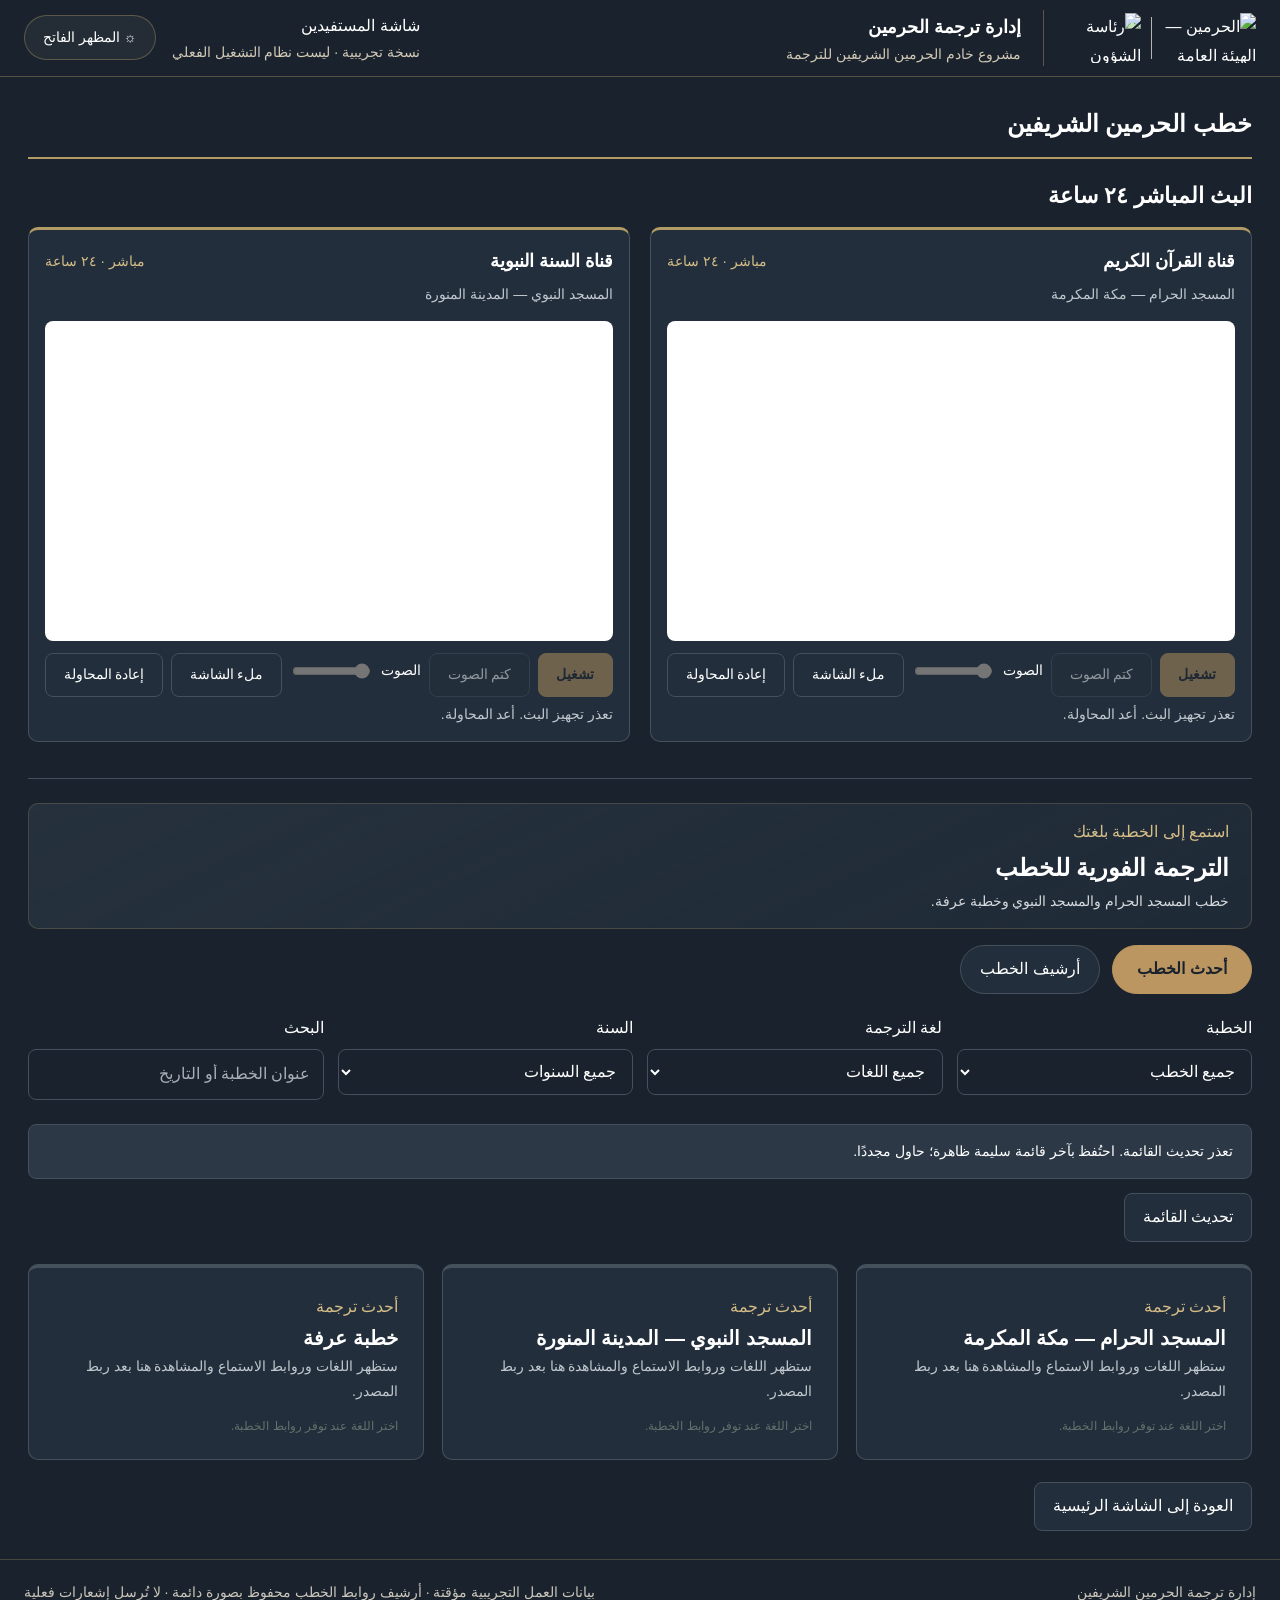
==== index.html @ d50fcef7 "Publish Haramain trial with official YouTube archive and scheduled refresh" ====
<!doctype html>
<html lang="ar" dir="rtl" data-visualize-standalone>
<head>
<meta charset="utf-8">
<meta name="robots" content="noindex,nofollow"><meta name="description" content="نسخة تجريبية لإدارة ترجمة مواد الحرمين ومراجعتها وأرشفتها"><meta name="viewport" content="width=device-width, initial-scale=1">
<meta name="referrer" content="no-referrer">

<title>منصة إدارة ترجمة الحرمين — نسخة تجريبية</title>
<style>:root {
  color-scheme: light dark;
  background-color: var(
    --background,
    var(--color-background-primary, light-dark(rgb(255 255 255), rgb(24 24 24)))
  ) !important;

  /* Agent-facing contract; keep in sync with SKILL.md. */
  --background: var(
    --color-background-primary,
    light-dark(rgb(255 255 255), rgb(24 24 24))
  );
  --foreground: var(
    --color-text-primary,
    light-dark(rgb(26 28 31), rgb(255 255 255))
  );
  --card: color-mix(in oklab, var(--foreground) 5%, var(--background));
  --card-foreground: var(
    --color-text-primary,
    light-dark(rgb(26 28 31), rgb(255 255 255))
  );
  --popover: var(
    --color-background-secondary,
    light-dark(rgb(255 255 255), rgb(45 45 45))
  );
  --popover-foreground: var(
    --color-text-primary,
    light-dark(rgb(26 28 31), rgb(255 255 255))
  );
  --primary: var(
    --color-text-info,
    light-dark(rgb(51 156 255), rgb(131 195 255))
  );
  --primary-foreground: var(
    --color-text-inverse,
    light-dark(rgb(255 255 255), rgb(13 13 13))
  );
  --secondary: var(
    --color-background-secondary,
    light-dark(rgb(255 255 255 / 96%), rgb(54 54 54 / 96%))
  );
  --secondary-foreground: var(
    --color-text-primary,
    light-dark(rgb(26 28 31), rgb(255 255 255))
  );
  --muted: color-mix(in srgb, var(--foreground) 10%, transparent);
  --muted-foreground: var(
    --color-text-secondary,
    light-dark(rgb(26 28 31 / 49.4%), rgb(255 255 255 / 49.8%))
  );
  --accent: var(
    --color-background-info,
    light-dark(rgb(229 242 255), rgb(13 39 63))
  );
  --accent-foreground: var(
    --color-text-info,
    light-dark(rgb(51 156 255), rgb(131 195 255))
  );
  --destructive: var(
    --color-text-warning,
    light-dark(rgb(226 85 7), rgb(255 133 73))
  );
  --border: var(
    --color-border-secondary,
    light-dark(rgb(26 28 31 / 8%), rgb(255 255 255 / 8.2%))
  );
  --input: var(
    --color-border-primary,
    light-dark(
      rgb(26 28 31 / 11.8%),
      color-mix(in oklab, rgb(0 0 0) 10%, transparent)
    )
  );
  --ring: var(
    --color-ring-primary,
    light-dark(rgb(51 156 255), rgb(131 195 255 / 76%))
  );
  --font-size-base: var(--font-text-md-size, 14px);
  --blue: light-dark(rgb(51 156 255), rgb(51 156 255));
  --orange: light-dark(rgb(226 85 7), rgb(251 106 34));
  --green: light-dark(rgb(0 162 64), rgb(64 201 119));
  --red: light-dark(rgb(224 46 42), rgb(255 103 100));
  --purple: light-dark(rgb(146 79 247), rgb(173 123 249));
  --yellow: light-dark(rgb(255 195 0), rgb(255 210 64));
  --viz-series-1: var(--primary);
  --viz-series-2: light-dark(rgb(243 136 59), rgb(245 154 86));
  --viz-series-3: light-dark(rgb(93 201 119), rgb(116 213 139));
  --viz-series-4: light-dark(rgb(235 119 177), rgb(240 143 192));
  --viz-series-5: light-dark(rgb(155 121 236), rgb(170 145 239));
  --viz-series-6: light-dark(rgb(58 185 177), rgb(90 203 194));

  /* Internal implementation variables; not part of the agent contract. */
  --font-sans: -apple-system, system-ui, "Segoe UI", sans-serif;
  --font-mono:
    ui-monospace, SFMono-Regular, "SF Mono", Menlo, Consolas, "Liberation Mono",
    monospace;
  --font-size-normal: max(11px, var(--font-size-base));
  --font-size-tooltip: calc(var(--font-size-base) - 1px);
  --font-size-small: max(11px, calc(var(--font-size-base) - 2px));
  --font-size-h1: calc(var(--font-size-normal) * 1.7142857143);
  --font-size-h2: calc(var(--font-size-normal) * 1.4285714286);
  --font-size-h3: calc(var(--font-size-normal) * 1.2857142857);
  --font-weight-normal: 430;
  --font-weight-medium: 500;
  --icon-size: 16px;
  --line-height-normal: calc(var(--font-size-normal) * 1.5);
  --line-height-tooltip: calc(var(--font-size-tooltip) * 1.4285714286);
  --line-height-small: calc(var(--font-size-small) + 4px);
  --corner-shape: round;
  --radius: var(--border-radius-lg, 10px);
  --radius-sm: calc(var(--radius) * 0.6);
  --radius-md: calc(var(--radius) * 0.8);
  --radius-lg: var(--radius);
  --radius-2xl: calc(var(--radius) * 1.6);
  --radius-full: 9999px;
  --shadow-sm: 0 1px 2px -1px rgb(0 0 0 / 8%);
  --checkmark-image: url("data:image/svg+xml,%3Csvg xmlns='http://www.w3.org/2000/svg' viewBox='0 0 17 17'%3E%3Cpath d='M12.8961 3.64101C13.1297 3.41418 13.4984 3.37523 13.7779 3.56581C14.0571 3.75635 14.1554 4.11331 14.0299 4.41347L13.9615 4.53847L7.71151 13.7045C7.59411 13.8767 7.4063 13.9877 7.19881 14.0072C6.99136 14.0267 6.78564 13.9533 6.63826 13.806L2.88826 10.056L2.79842 9.9457C2.6192 9.67407 2.64927 9.30496 2.88826 9.06581C3.12738 8.82669 3.49647 8.79676 3.76815 8.97597L3.8785 9.06581L7.03084 12.2182L12.8053 3.74941L12.8961 3.64101Z'/%3E%3C/svg%3E");

  /* Legacy aliases; not part of the current agent contract. */
  --viz-bg: transparent;
  --viz-panel: var(--card);
  --viz-border: var(--border);
  --viz-text: var(--foreground);
  --viz-muted: var(--muted-foreground);
  --viz-accent: var(--primary);
  --viz-accent-text: var(--primary-foreground);
  --viz-accent-bg: var(--accent);
  --viz-font-size: var(--font-size-base);
  --viz-warning: var(--destructive);
}

:root[data-theme="light"] {
  color-scheme: light;
}

:root[data-theme="dark"] {
  color-scheme: dark;
}

* {
  box-sizing: border-box;
}

html > body {
  /* Preserve MCP aliases for older inline renderers without creating :root cycles. */
  --color-background-primary: var(
    --background,
    light-dark(rgb(255 255 255), rgb(24 24 24))
  );
  --color-text-primary: var(
    --foreground,
    light-dark(rgb(26 28 31), rgb(255 255 255))
  );
  --color-border-secondary: var(
    --border,
    light-dark(rgb(26 28 31 / 8%), rgb(255 255 255 / 8.2%))
  );

  margin: 0;
  padding: var(--visualize-paint-gutter, 0px);
  color: var(--foreground);
  background: transparent !important;
  font-family: var(--font-sans) !important;
  font-size: var(--font-size-normal);
  font-weight: var(--font-weight-normal);
  line-height: var(--line-height-normal);
}

a {
  color: color-mix(in srgb, var(--viz-accent) 80%, var(--viz-text) 20%);
  cursor: pointer;
  font-weight: var(--font-weight-medium, 500);
  text-decoration: none;
  text-underline-offset: 2px;
}

a:is(:hover, :focus-visible) {
  text-decoration-line: underline;
  text-decoration-style: dashed;
  text-decoration-thickness: 0.5px;
}

h1,
h2,
h3,
h4,
h5,
h6,
p {
  margin-block: 0;
}

h1 {
  font-size: var(--font-size-h1);
  font-weight: var(--font-weight-medium);
  line-height: 1.25;
}

h2 {
  font-size: var(--font-size-h2);
  font-weight: var(--font-weight-medium);
  line-height: 1.25;
}

h3,
h4,
h5,
h6 {
  font-size: var(--font-size-h3);
  font-weight: var(--font-weight-medium);
  line-height: 1.3;
}

b,
strong,
th {
  font-weight: var(--font-weight-medium);
}

code:not(pre code) {
  display: inline;
  padding: 1px 6px;
  border-radius: var(--radius-sm);
  corner-shape: var(--corner-shape);
  background: var(--muted);
  font-family: var(--font-mono);
  font-size: 0.92em;
  overflow-wrap: anywhere;
  -webkit-box-decoration-break: clone;
  box-decoration-break: clone;
  word-break: break-word;
}

.table-responsive {
  width: 100%;
  overflow-x: auto;
  scrollbar-width: thin;
}

.table {
  width: 100%;
  border-collapse: collapse;
  color: var(--foreground);
  font: inherit;
  text-align: start;
}

.table :is(th, td) {
  padding-block: 10px;
  padding-inline: 0 24px;
  overflow-wrap: anywhere;
  border-bottom: 1px solid var(--border);
  text-align: start;
  vertical-align: top;
}

.table-responsive > .table :is(th, td) {
  overflow-wrap: break-word;
}

.table :is(th, td):last-child {
  padding-inline-end: 0;
}

.table :is(caption, thead th) {
  font-weight: 600;
}

.table thead th {
  padding-block: 8px;
  border-bottom-color: color-mix(in srgb, var(--foreground) 16%, transparent);
}

.table tbody tr:last-child :is(th, td) {
  border-bottom: 0;
}

.table.table-sm :is(th, td) {
  padding-block: 6px;
}

.table.table-sm :is(th, td):not(:last-child) {
  padding-inline-end: 16px;
}

.table :is(.text-end, [align="right"]) {
  text-align: end;
  font-variant-numeric: tabular-nums;
}

.table :is(.text-center, [align="center"]) {
  text-align: center;
}

.table .text-nowrap {
  white-space: nowrap;
}

#widget {
  display: flex;
  flex-direction: column;
  gap: 12px;
  width: 100%;
  padding: 0;
  background: transparent !important;
}

.card {
  min-width: 0;
  padding: 12px;
  overflow: hidden;
  overflow-wrap: break-word;
  border-radius: var(--radius-2xl);
  corner-shape: var(--corner-shape);
  color: var(--card-foreground);
  background: var(--card);
}

#widget > :not(.card, .progress) {
  width: 100% !important;
  max-width: none !important;
  margin: 0 !important;
  padding: 0 !important;
  border: 0 !important;
  border-radius: 0 !important;
  background: transparent !important;
  box-shadow: none !important;
}

.tooltip {
  position: fixed;
  z-index: 50;
  top: 0;
  left: 0;
  width: max-content;
  max-width: min(
    20rem,
    var(--tooltip-available-width, calc(100vw - 10px)),
    calc(100vw - 10px)
  );
  max-height: min(
    var(--tooltip-available-height, calc(100vh - 10px)),
    calc(100vh - 10px)
  );
  padding: 4px 8px;
  border: 1px solid var(--border);
  border-radius: var(--radius-lg);
  corner-shape: var(--corner-shape);
  color: var(--popover-foreground);
  background: var(--popover);
  box-shadow: none;
  font-size: var(--font-size-tooltip);
  line-height: var(--line-height-tooltip);
  overflow-wrap: break-word;
  white-space: normal;
  pointer-events: none;
  user-select: none;
}

.viz-grid {
  display: grid;
  grid-template-columns: repeat(auto-fit, minmax(max(180px, 24%), 1fr));
  gap: 10px;
}

.viz-stat {
  display: flex;
  flex-direction: column;
  gap: 2px;
}

.viz-stat-value {
  font-size: var(--font-size-h2);
  font-weight: var(--font-weight-medium);
  line-height: 1.25;
}

.viz-row {
  display: flex;
  flex-wrap: wrap;
  align-items: center;
  gap: 10px;
}

hr {
  width: 100%;
  height: 1px;
  margin-block: 6px;
  border: 0;
  background: var(--border);
}

.nav {
  display: flex;
  min-width: 0;
  align-items: center;
  gap: 4px;
}

.progress {
  display: flex;
  height: 8px;
  margin-block: calc((var(--line-height-normal, 1.5em) - 8px) / 2);
  overflow: hidden;
  border: 0;
  border-radius: var(--radius-full);
  background: var(--muted);
}

.progress-bar:only-child {
  border-radius: var(--radius-full);
}

.progress-bar {
  height: 100%;
  flex-shrink: 0;
  border: 0;
  background: var(--viz-series-1);
}

.viz-badge {
  padding: 3px 8px;
  border-radius: var(--radius-full);
  color: var(--accent-foreground);
  background: var(--accent);
  font-weight: var(--font-weight-medium);
}

small,
.text-small,
.viz-badge {
  font-size: var(--font-size-small);
  line-height: var(--line-height-small);
}

.text-muted {
  color: var(--muted-foreground);
}

.tabular-nums {
  font-variant-numeric: tabular-nums;
}

.sr-only {
  position: absolute;
  width: 1px;
  height: 1px;
  padding: 0;
  overflow: hidden;
  clip: rect(0, 0, 0, 0);
  white-space: nowrap;
  border: 0;
}

.viz-controls {
  display: flex;
  flex-wrap: wrap;
  align-items: center;
  gap: 8px;
}

.viz-controls > .form-label {
  display: grid;
  min-width: min(100%, 260px);
  flex: 1 1 280px;
  grid-template-columns: minmax(0, 1fr) auto;
  align-items: baseline;
  gap: 2px 12px;
  margin-bottom: 0;
}

.viz-controls > .form-label > :is(.form-control, .form-range, .form-select) {
  grid-column: 1 / -1;
}

.btn,
.nav-link,
.form-check-input,
.form-control,
.form-range,
.form-select {
  font: inherit;
}

.btn,
.nav-link {
  appearance: button;
  display: inline-flex;
  inline-size: fit-content;
  max-inline-size: 100%;
  min-height: 28px;
  align-items: center;
  justify-content: center;
  gap: 4px;
  margin: 0;
  padding: 0 8px;
  -webkit-app-region: no-drag;
  border: 1px solid var(--input);
  border-radius: var(--radius-lg);
  corner-shape: var(--corner-shape);
  color: var(--secondary-foreground);
  background: var(--secondary);
  cursor: var(--cursor-interaction, pointer);
  text-align: center;
  text-decoration: none;
  white-space: nowrap;
  user-select: none;
  -webkit-font-smoothing: antialiased;
}

.btn:is(.btn-block, .viz-tile) {
  inline-size: 100%;
}

.btn.viz-tile {
  min-width: 0;
  overflow-wrap: anywhere;
  white-space: normal;
}

a.btn {
  cursor: pointer;
  text-decoration: none;
}

.btn:not(:disabled):hover,
.nav-link:not(:disabled):not([aria-disabled="true"]):hover {
  background: color-mix(in srgb, var(--foreground) 6%, var(--secondary));
}

.btn-primary {
  border-color: transparent;
  color: var(--primary-foreground);
  background: var(--foreground);
  background-clip: padding-box;
}

.btn-primary .text-muted {
  color: color-mix(in srgb, var(--primary-foreground) 50%, transparent);
}

.btn-primary:not(:disabled):hover {
  background: color-mix(in srgb, var(--foreground) 80%, transparent);
  background-clip: padding-box;
}

.btn-ghost {
  border-color: transparent;
  color: var(--muted-foreground);
  background: transparent;
}

.btn-ghost:not(:disabled):hover {
  color: var(--foreground);
  background: color-mix(in srgb, var(--foreground) 6%, var(--secondary));
}

.nav-pills .nav-link {
  min-width: 0;
  border-color: transparent;
  color: var(--muted-foreground);
  background: transparent;
}

.nav-justified .nav-link {
  flex: 1 1 0;
  overflow-wrap: anywhere;
  white-space: normal;
}

.nav-pills .nav-link.active {
  color: var(--foreground);
  background: var(--muted);
}

.btn:disabled,
.nav-link:disabled,
.nav-link[aria-disabled="true"] {
  cursor: not-allowed;
  opacity: 0.4;
}

[data-lucide] {
  stroke-width: 1.6;
}

.form-label {
  display: block;
  margin-bottom: 6px;
  color: var(--foreground);
}

.form-control {
  display: block;
  width: 100%;
  min-height: 28px;
  padding: 0 8px;
  outline: none;
  border: 1px solid var(--input);
  border-radius: var(--radius-lg);
  corner-shape: var(--corner-shape);
  color: var(--foreground);
  background: var(--secondary);
}

.form-control::placeholder {
  color: var(--muted-foreground);
}

.form-control[type="file"] {
  padding: 0;
  overflow: hidden;
  cursor: var(--cursor-interaction, pointer);
}

.form-control[type="file"]::file-selector-button {
  min-height: 26px;
  margin-right: 8px;
  padding: 0 8px;
  border: 0;
  border-right: 1px solid var(--input);
  color: var(--secondary-foreground);
  background: var(--secondary);
  cursor: inherit;
  font: inherit;
}

.form-control[type="file"]:not(:disabled):hover::file-selector-button {
  background: color-mix(in srgb, var(--foreground) 6%, var(--secondary));
}

.form-control-color[type="color"] {
  width: 40px;
  height: 28px;
  padding: 3px;
  cursor: var(--cursor-interaction, pointer);
}

.form-control-color[type="color"]::-webkit-color-swatch-wrapper {
  padding: 0;
}

.form-control-color[type="color"]::-webkit-color-swatch {
  border: 0;
  border-radius: calc(var(--radius-lg) - 4px);
  corner-shape: var(--corner-shape);
}

textarea.form-control {
  height: auto;
  min-height: 72px;
  padding: 8px 10px;
  resize: vertical;
}

.form-control:focus-visible {
  border-color: var(--ring);
  box-shadow: inset 0 0 0 1px var(--ring);
}

.form-control:disabled,
.form-select:disabled {
  cursor: not-allowed;
  opacity: 0.4;
}

.form-select {
  appearance: none;
  display: block;
  width: 100%;
  min-height: 28px;
  margin: 0;
  padding: 0 32px 0 8px;
  outline: none;
  border: 1px solid var(--input);
  border-radius: var(--radius-lg);
  corner-shape: var(--corner-shape);
  color: var(--foreground);
  background-color: var(--secondary);
  background-image:
    linear-gradient(45deg, transparent 50%, var(--muted-foreground) 50%),
    linear-gradient(135deg, var(--muted-foreground) 50%, transparent 50%);
  background-position:
    calc(100% - 14px) 50%,
    calc(100% - 10px) 50%;
  background-repeat: no-repeat;
  background-size: 4px 4px;
  cursor: var(--cursor-interaction, default);
}

.form-select:not(:disabled):hover {
  background-color: color-mix(in srgb, var(--foreground) 6%, var(--secondary));
}

.form-select:focus-visible {
  border-color: var(--ring);
  box-shadow: inset 0 0 0 1px var(--ring);
}

.form-check {
  display: flex;
  min-height: 20px;
  align-items: center;
  gap: 6px;
}

.form-check-input {
  appearance: none;
  width: 14px;
  height: 14px;
  flex: 0 0 auto;
  margin: 0;
  border: 1px solid var(--input);
  color: var(--primary-foreground);
  background-color: transparent;
  cursor: var(--cursor-interaction, default);
  transition:
    background-color 150ms,
    border-color 150ms,
    box-shadow 150ms;
}

.form-check:not(.form-switch) .form-check-input[type="checkbox"] {
  border-color: var(--input);
  border-radius: var(--radius-sm);
  corner-shape: var(--corner-shape);
  background-color: var(--secondary);
  box-shadow: var(--shadow-sm);
}

.form-check:not(.form-switch)
  .form-check-input:not(:disabled):not(:checked):hover {
  background-color: var(--card);
}

.form-check:not(.form-switch) .form-check-input[type="checkbox"]:checked {
  border-color: var(--primary);
  background-color: var(--primary);
}

.form-check:not(.form-switch)
  .form-check-input[type="checkbox"]:checked::before {
  display: block;
  width: 100%;
  height: 100%;
  background: var(--primary-foreground);
  content: "";
  mask: var(--checkmark-image) center / 12px 12px no-repeat;
}

.form-check-input[type="radio"] {
  width: 14px;
  height: 14px;
  border-radius: var(--radius-full);
}

.form-check-input[type="radio"]:checked {
  border: 2px solid var(--primary);
  background:
    radial-gradient(circle, var(--primary-foreground) 0 2.5px, transparent 3px),
    var(--primary);
}

.form-check:not(.form-switch) .form-check-input:focus-visible {
  outline: 2px solid var(--ring);
  outline-offset: 2px;
}

.form-check:not(.form-switch) .form-check-input:disabled {
  cursor: not-allowed;
  pointer-events: none;
}

.form-check:not(.form-switch) .form-check-input:disabled + .form-check-label {
  cursor: not-allowed;
}

.form-switch .form-check-input:disabled,
.form-switch .form-check-input:disabled + .form-check-label {
  cursor: not-allowed;
  opacity: 0.6;
}

.form-check-label {
  color: var(--foreground);
  cursor: var(--cursor-interaction, default);
}

.form-switch .form-check-input {
  position: relative;
  width: 32px;
  height: 20px;
  border: 0;
  border-radius: var(--radius-full);
  background: var(--muted);
  box-shadow: none;
  transition: background-color 200ms cubic-bezier(0, 0, 0.2, 1);
}

.form-switch .form-check-input::before {
  position: absolute;
  top: 50%;
  left: 0;
  width: 16px;
  height: 16px;
  box-sizing: border-box;
  border: 1px solid light-dark(var(--primary-foreground), var(--foreground));
  border-radius: var(--radius-full);
  background: light-dark(var(--primary-foreground), var(--foreground));
  box-shadow: var(--shadow-sm);
  content: "";
  transform: translate(2px, -50%);
  transition: transform 200ms cubic-bezier(0, 0, 0.2, 1);
}

.form-switch .form-check-input:checked {
  background: var(--primary);
}

.form-switch .form-check-input:checked::before {
  transform: translate(14px, -50%);
}

.form-switch .form-check-input:focus-visible {
  box-shadow: 0 0 0 2px var(--ring);
}

.form-range {
  appearance: none;
  display: block;
  width: 100%;
  height: 28px;
  flex: 1;
  margin: 0;
  padding: 0;
  outline: none;
  border: 0;
  accent-color: var(--primary);
  background: linear-gradient(
      color-mix(in srgb, var(--foreground) 7%, transparent),
      color-mix(in srgb, var(--foreground) 7%, transparent)
    )
    center / 100% 2px no-repeat;
}

.form-range::-webkit-slider-runnable-track {
  height: 28px;
  background: transparent;
}

.form-range::-webkit-slider-thumb {
  appearance: none;
  width: 20px;
  height: 20px;
  margin-top: 4px;
  border: 1px solid var(--border);
  border-radius: var(--radius-full);
  background: light-dark(var(--primary-foreground), var(--foreground));
}

.form-range:focus-visible::-webkit-slider-thumb {
  border-color: var(--ring);
  box-shadow: inset 0 0 0 1px var(--ring);
}

.form-range::-moz-range-track {
  height: 28px;
  background: transparent;
}

.form-range::-moz-range-thumb {
  width: 20px;
  height: 20px;
  border: 1px solid var(--border);
  border-radius: var(--radius-full);
  background: light-dark(var(--primary-foreground), var(--foreground));
}

.form-range:focus-visible::-moz-range-thumb {
  border-color: var(--ring);
  box-shadow: inset 0 0 0 1px var(--ring);
}

.form-range:disabled {
  cursor: not-allowed;
  opacity: 0.4;
}

.btn:not(.btn-primary, .viz-tile):is(
  [aria-pressed="true"],
  [aria-selected="true"],
  .is-selected
) {
  border-color: var(--primary);
  color: var(--primary-foreground);
  background: var(--primary);
}

.btn.viz-tile:is([aria-pressed="true"], [aria-selected="true"], .is-selected) {
  border-color: var(--primary);
  box-shadow: inset 0 0 0 1px var(--primary);
}

.btn:focus-visible,
.nav-link:focus-visible {
  outline: 2px solid var(--ring);
  outline-offset: 2px;
}

@media (pointer: coarse) {
  .btn,
  .nav-link,
  .form-control,
  .form-select {
    min-width: 44px;
    min-height: 44px;
  }

  /* Keep small-screen WebKit from zooming when a text field receives focus. */
  .form-control,
  .form-select {
    font-size: max(16px, var(--font-size-normal));
  }

  .form-control[type="file"]::file-selector-button {
    min-width: 44px;
    min-height: 44px;
  }

  .form-control-color[type="color"] {
    width: 44px;
    height: 44px;
  }

  .form-control:is(
    [type="date"],
    [type="datetime-local"],
    [type="month"],
    [type="time"],
    [type="week"]
  ) {
    min-width: 0;
    max-width: 100%;
    padding-block: 8px;
  }

  .form-check {
    min-height: 44px;
    padding-inline: 15px;
  }

  .form-check-input {
    position: relative;
  }

  .form-check-input::after {
    position: absolute;
    top: 50%;
    left: 50%;
    width: 44px;
    height: 44px;
    content: "";
    transform: translate(-50%, -50%);
  }

  .form-check-label {
    display: inline-flex;
    min-width: 44px;
    min-height: 44px;
    align-items: center;
  }

  .form-range {
    height: 44px;
    touch-action: pan-y;
  }

  .form-range::-webkit-slider-runnable-track {
    height: 44px;
  }

  .form-range::-moz-range-track {
    height: 44px;
  }

  .form-range::-webkit-slider-thumb {
    margin-top: 12px;
  }
}

svg {
  display: block;
  max-width: 100%;
  height: auto;
}

#widget > svg {
  width: 100%;
}

/* Model-authored chart rules can otherwise stretch icons after these styles load. */
svg.lucide {
  display: block;
  width: var(--icon-size) !important;
  height: var(--icon-size) !important;
  flex: none;
  margin: 0 !important;
  stroke-width: 1.6;
}

.text-warning,
.text-destructive {
  color: var(--destructive);
}

html>body{padding:0}</style>
<style>html,body{margin:0;background:#f5f7f6!important}body{padding:20px!important}#haramain-preview{max-width:1600px;margin:auto}#haramain-preview .shell{grid-template-columns:205px minmax(0,1fr)}#haramain-preview .sub{line-height:1.6}@media(max-width:650px){body{padding:0!important}#haramain-preview .shell{grid-template-columns:1fr}}</style></head>
<body><script src="/HaramainSermons/vendor/xlsx.full.min.js"></script><div id="haramain-preview" dir="rtl">
<style>

#haramain-preview{--hp-green:#407f5a;--hp-dark:#222b37;--hp-line:#e3e7e6;font-family:'IBM Plex Sans Arabic',sans-serif;background:#f5f7f6;color:#222b37;border:1px solid #e3e7e6;border-radius:12px;overflow:hidden;font-size:14px;line-height:1.7;color-scheme:light}#haramain-preview *{box-sizing:border-box}#haramain-preview button,#haramain-preview input,#haramain-preview select,#haramain-preview textarea{font:inherit}#haramain-preview button{cursor:pointer;border:1px solid #d9dfdc;border-radius:6px;background:white;color:#222b37;padding:9px 16px}#haramain-preview button.primary{background:var(--hp-green);color:white;border-color:var(--hp-green)}#haramain-preview .top{background:white;padding:18px 24px;display:flex;justify-content:space-between;align-items:center;gap:16px;border-bottom:1px solid var(--hp-line)}#haramain-preview .brand{font-size:22px;font-weight:700}#haramain-preview .sub{font-size:12px;color:#6a746e}#haramain-preview .gold{color:#927a45}#haramain-preview .shell{display:grid;grid-template-columns:185px minmax(0,1fr)}#haramain-preview aside{padding:24px 12px;background:white;border-left:1px solid var(--hp-line)}#haramain-preview aside button{display:flex;align-items:center;gap:10px;width:100%;margin-bottom:8px;text-align:right;border:0;background:transparent}#haramain-preview aside button.active{background:#edf5ef;color:#285b3c;border-right:3px solid var(--hp-green)}#haramain-preview main{padding:26px;min-width:0}#haramain-preview h2{font-size:23px;margin:0 0 6px;font-weight:600}#haramain-preview h3{font-size:16px;margin:0;font-weight:600}#haramain-preview p{margin:0}#haramain-preview .muted{color:#69766f}#haramain-preview .heading{display:flex;justify-content:space-between;align-items:center;gap:12px;margin-bottom:22px;flex-wrap:wrap}#haramain-preview .banner{background:var(--hp-dark);color:white;padding:22px;border-radius:8px;margin-bottom:22px;border-bottom:3px solid #b19a65}#haramain-preview .banner p{color:#d2dad6;margin-top:6px}#haramain-preview .panel{background:white;border:1px solid var(--hp-line);border-radius:8px;padding:20px;margin-bottom:18px}#haramain-preview .stats{display:grid;grid-template-columns:repeat(3,1fr);gap:12px;margin-bottom:20px}#haramain-preview .stat{background:white;border:1px solid var(--hp-line);padding:14px 18px;border-radius:8px}#haramain-preview .stat strong{font-size:26px;display:block;font-weight:600}#haramain-preview .tablebox{overflow-x:auto}#haramain-preview table{width:100%;border-collapse:collapse;text-align:right}#haramain-preview th{font-weight:500;color:#637268;background:#f7f9f8}#haramain-preview td,#haramain-preview th{padding:12px 10px;border-bottom:1px solid #edf0ee;white-space:nowrap}#haramain-preview td:first-child{white-space:normal;min-width:150px}#haramain-preview .badge{display:inline-block;padding:3px 9px;background:#edf5ef;color:#2d6846;border-radius:5px;font-size:12px}#haramain-preview .waiting{background:#fff5df;color:#81611b}#haramain-preview .row{display:flex;gap:12px;align-items:center;flex-wrap:wrap}#haramain-preview .grid{display:grid;grid-template-columns:1fr 1fr;gap:16px}#haramain-preview label.field{display:block;margin-bottom:16px}#haramain-preview label.field>span{display:block;margin-bottom:6px;font-weight:500}#haramain-preview input:not([type=checkbox]),#haramain-preview select,#haramain-preview textarea{width:100%;border:1px solid #ced7d1;border-radius:6px;padding:10px 12px;background:white;color:#222b37}#haramain-preview textarea{resize:vertical;min-height:155px;line-height:2}#haramain-preview .choice{display:flex;align-items:center;gap:10px;padding:12px;border:1px solid var(--hp-line);border-radius:6px;margin-top:10px}#haramain-preview input[type=checkbox]{accent-color:var(--hp-green);width:17px;height:17px}#haramain-preview .actions{display:flex;justify-content:flex-end;gap:10px;margin-top:18px}#haramain-preview .source{line-height:2.2;padding:16px;background:#f7f9f8;border-radius:6px;min-height:220px}#haramain-preview .editor{min-height:220px}#haramain-preview .notice{color:#2d6846;background:#edf5ef;padding:12px 18px;border-radius:6px;margin-bottom:16px}#haramain-preview footer{font-size:12px;padding:12px 24px;background:white;border-top:1px solid var(--hp-line);display:flex;justify-content:space-between;gap:12px}#haramain-preview [hidden]{display:none!important}#haramain-preview .fine{font-size:12px}#haramain-preview .sectionhead{display:flex;justify-content:space-between;align-items:center;margin-bottom:16px;gap:12px}#haramain-preview svg{width:18px;height:18px}#haramain-preview audio{max-width:100%;margin-top:12px} @media(max-width:650px){#haramain-preview .shell{grid-template-columns:1fr}#haramain-preview aside{display:flex;gap:4px;padding:8px;border-bottom:1px solid var(--hp-line)}#haramain-preview aside button{justify-content:center;padding:8px;font-size:12px;margin:0}#haramain-preview main{padding:16px}#haramain-preview .grid{grid-template-columns:1fr}#haramain-preview .top{padding:14px}#haramain-preview .stats{gap:7px}#haramain-preview .stat{padding:10px}#haramain-preview .brand{font-size:18px}#haramain-preview .top .sub{max-width:190px}}
#haramain-preview .richbox{border:1px solid #ced7d1;border-radius:7px;overflow:hidden;background:white}#haramain-preview .richbar{display:flex;gap:5px;flex-wrap:wrap;padding:9px;background:#f4f7f5;border-bottom:1px solid #dce4df;direction:rtl}#haramain-preview .richbar button{padding:5px 9px;min-height:34px}#haramain-preview .richbar select{width:auto;padding:4px 7px;max-width:170px;font-size:13px}#haramain-preview .richbar label{display:flex;align-items:center;gap:4px;font-size:12px}#haramain-preview .richbar input[type=color]{width:32px;height:32px;padding:3px}#haramain-preview .richtext{padding:15px;min-height:200px;line-height:1.9;font-size:16px;outline-offset:-3px;overflow-wrap:anywhere}#haramain-preview .richtext:empty:before{content:attr(data-placeholder);color:#78867d;pointer-events:none}#haramain-preview .richtext h2{font-size:24px}#haramain-preview .richtext h3{font-size:20px}#haramain-preview .richtext p{margin:0 0 8px}#haramain-preview .assignfields{display:grid;grid-template-columns:repeat(3,minmax(0,1fr));width:100%;gap:10px}#haramain-preview .assignfields label{min-width:0;font-size:12px}#haramain-preview .assignfields select{margin-top:4px;font-size:13px;padding:7px;min-width:0!important;width:100%!important}#haramain-preview .workflow{margin:14px 0;padding:12px;background:#f5f8f6;border-radius:6px}#haramain-preview .editorgrid{grid-template-columns:1fr!important} @media(max-width:650px){#haramain-preview aside{flex-wrap:wrap}#haramain-preview aside button{width:auto;flex:1 1 100px}#haramain-preview .assignfields{grid-template-columns:1fr}#haramain-preview .richbar select{max-width:140px}}
</style>
<header class="top"><div><div class="brand">إدارة ترجمة الحرمين</div><div class="sub gold">مشروع خادم الحرمين الشريفين للترجمة</div></div><div><strong id="hp-person">مساحة المنسق</strong><div class="sub">نسخة تجريبية · ليست نظام التشغيل الفعلي</div></div></header>
<div class="shell"><aside aria-label="التنقل بين الشاشات"><button data-page="dashboard" class="active"><i data-lucide="layout-dashboard" aria-hidden="true"></i>المتابعة</button><button data-page="create"><i data-lucide="file-plus-2" aria-hidden="true"></i>إضافة مادة</button><button data-page="translator"><i data-lucide="languages" aria-hidden="true"></i>مساحة المترجم</button></aside><main>
<div id="hp-status" class="notice" aria-live="polite" hidden></div>
<section data-view="dashboard"><div class="heading"><div><h2>متابعة أعمال الترجمة</h2><p class="muted">المواد المرسلة وحالة الإنجاز لكل لغة</p></div><button class="primary" data-page="create">＋ إضافة مادة</button></div><div class="banner"><h3>خطب الحرمين الشريفين</h3><p>من النص العربي إلى الترجمة والتسجيل الصوتي</p></div><div class="stats"><div class="stat"><span class="muted">المواد</span><strong id="hp-count">٣</strong></div><div class="stat"><span class="muted">قيد الترجمة</span><strong>٢</strong></div><div class="stat"><span class="muted">بانتظار الاستلام</span><strong>١</strong></div></div><div class="panel"><div class="sectionhead"><h3>المواد الحالية</h3><span class="muted fine">المنسق المسؤول: أحمد</span></div><div class="tablebox"><table><thead><tr><th>المادة</th><th>النوع</th><th>اللغات المكتملة</th><th>الحالة</th><th></th></tr></thead><tbody id="hp-materials"><tr><td><strong>فضل الإحسان</strong><div class="sub">المسجد الحرام · الجمعة</div></td><td>خطبة جمعة</td><td>١ من ٣</td><td><span class="badge">قيد الترجمة</span></td><td><button data-detail>متابعة</button></td></tr><tr><td>آداب زيارة المسجد النبوي</td><td>توجيهات</td><td>٠ من ٢</td><td><span class="badge waiting">بانتظار الاستلام</span></td><td><button data-example>عرض</button></td></tr><tr><td>موعد الدرس العلمي</td><td>إعلان</td><td>٢ من ٢</td><td><span class="badge">مكتملة</span></td><td><button data-example>عرض</button></td></tr></tbody></table></div></div><div class="panel" id="hp-detail"><div class="sectionhead"><h3>فضل الإحسان — متابعة اللغات</h3><span class="sub">نص وتسجيل صوتي</span></div><div class="tablebox"><table><thead><tr><th>اللغة / المترجم</th><th>الحالة</th><th>التسجيل</th><th></th></tr></thead><tbody><tr><td>الإنجليزية<div class="sub">يوسف · عن بُعد</div></td><td id="hp-en-state"><span class="badge">قيد الترجمة</span></td><td id="hp-en-audio">لم يُرفع</td><td><button data-page="translator">فتح المهمة</button></td></tr><tr><td>الأردية<div class="sub">عبدالله · حضوري</div></td><td><span class="badge">مكتملة</span></td><td>تم التسليم</td><td>—</td></tr><tr><td>الفرنسية<div class="sub">إبراهيم · عن بُعد</div></td><td><span class="badge">قيد الترجمة</span></td><td>لم يُرفع</td><td>—</td></tr></tbody></table></div></div></section>
<section data-view="create" hidden><div class="heading"><div><h2>إضافة مادة للترجمة</h2><p class="muted">أدخل النص العربي وحدد المترجمين ثم أرسل</p></div><span class="badge">اللغة الأصلية: العربية</span></div><form id="hp-form"><div class="panel"><h3>١. بيانات المادة</h3><div class="grid" style="margin-top:16px"><label class="field"><span>نوع المادة</span><select id="hp-type"><option>خطب</option><option>دروس علمية</option><option>إعلانات</option><option>توجيهات</option><option>كتب</option><option>مطويات</option><option>منشورات</option></select></label><label class="field" id="hp-subtype-label"><span>نوع الخطبة</span><select id="hp-subtype"><option>خطبة جمعة</option><option>خطبة عرفة</option><option>خطبة استسقاء</option><option>خطبة كسوف</option></select></label></div><label class="field"><span>عنوان المادة</span><input id="hp-title" required placeholder="أدخل عنوان المادة"></label><label class="field"><span>النص العربي</span><textarea id="hp-arabic" required placeholder="اكتب النص العربي أو الصقه هنا…"></textarea></label><div class="grid"><label class="field"><span>موعد التسليم</span><input type="datetime-local" required id="hp-deadline"></label><label class="field"><span>المطلوب</span><select id="hp-output"><option>ترجمة كتابية مع تسجيل صوتي</option><option>ترجمة كتابية فقط</option></select></label></div></div><div class="panel"><h3>٢. اللغات والمترجمون</h3><label class="choice"><input type="checkbox" name="hp-language" value="الإنجليزية" checked><span>الإنجليزية — يوسف أحمد <span class="sub">· عن بُعد</span></span></label><label class="choice"><input type="checkbox" name="hp-language" value="الأردية"><span>الأردية — عبدالله خان <span class="sub">· حضوري</span></span></label><label class="choice"><input type="checkbox" name="hp-language" value="الفرنسية"><span>الفرنسية — إبراهيم عمر <span class="sub">· عن بُعد</span></span></label><div class="actions"><button type="button" data-page="dashboard">إلغاء</button><button type="submit" class="primary">إرسال للمترجمين ←</button></div></div></form></section>
<section data-view="translator" hidden><div class="heading"><div><span class="gold fine">خطبة جمعة · المسجد الحرام</span><h2>فضل الإحسان</h2><p class="muted">العربية ← الإنجليزية · المنسق: أحمد</p></div><span class="badge" id="hp-task-state">قيد الترجمة</span></div><div class="panel"><div class="grid"><div><div class="sectionhead"><h3>النص الأصلي</h3><span class="sub">العربية</span></div><div class="source">الحمد لله رب العالمين، والصلاة والسلام على نبينا محمد وعلى آله وصحبه أجمعين.<br><br>أما بعد، فإن الإحسان خلق عظيم، يظهر في صدق القول وإتقان العمل وحسن التعامل مع الناس.</div></div><div><div class="sectionhead"><h3>الترجمة</h3><span class="sub" id="hp-save">مسودة</span></div><textarea class="editor" id="hp-translation" dir="ltr" aria-label="الترجمة الإنجليزية">All praise is due to Allah, Lord of all worlds. May peace and blessings be upon our Prophet Muhammad, his family, and his companions.

Excellence in conduct is a noble virtue, reflected in truthful speech, diligence in work, and kindness toward others.</textarea></div></div></div><div class="panel"><div class="sectionhead"><h3>التسجيل الصوتي</h3><span class="sub">مرتبط بهذه الترجمة</span></div><label class="field"><span>رفع التسجيل</span><input type="file" accept="audio/*" id="hp-file"></label><audio id="hp-player" controls hidden></audio></div><div class="panel"><label class="field"><span>ملاحظة للمنسق</span><textarea id="hp-note" style="min-height:75px" placeholder="أضف ملاحظة عند الحاجة…"></textarea></label><div class="actions"><button id="hp-draft">حفظ المسودة</button><button class="primary" id="hp-submit">تسليم إلى المنسق ←</button></div></div></section>
</main></div><footer><span>إدارة ترجمة الحرمين الشريفين</span><span>بيانات العمل التجريبية مؤقتة · أرشيف روابط الخطب محفوظ بصورة دائمة · لا تُرسل إشعارات فعلية</span></footer>
<div id="hp-language-tools">
<div class="actions"><button type="button" id="hp-add-language" aria-expanded="false" aria-controls="hp-new-language">＋ إضافة لغة جديدة</button></div>
<div id="hp-new-language" hidden style="margin-top:16px;padding:16px;background:#f7f9f8;border-radius:6px">
<h3>إضافة لغة</h3>
<div class="grid" style="margin-top:12px"><label class="field"><span>اسم اللغة</span><input id="hp-language-name" placeholder="مثال: الإندونيسية" autocomplete="off"></label><label class="field"><span>اتجاه الكتابة</span><select id="hp-language-direction"><option value="ltr">من اليسار إلى اليمين</option><option value="rtl">من اليمين إلى اليسار</option></select></label></div>
<p class="muted fine">بعد إضافة اللغة، اختر مترجمًا لها قبل إرسال المادة.</p>
<div id="hp-language-feedback" role="status" aria-live="polite"></div>
<div class="actions"><button type="button" id="hp-cancel-language">إلغاء</button><button type="button" class="primary" id="hp-save-language">إضافة اللغة</button></div>
</div>
</div>
<section data-view="team" id="hp-team-view" hidden>
<div class="heading"><div><h2>فريق العمل</h2><p class="muted">المنسقون والمترجمون واللغات المسندة إليهم</p></div><button class="primary" id="hp-show-member">＋ إضافة عضو</button></div>
<form id="hp-member-form" class="panel" hidden><h3>بيانات العضو</h3><div class="grid" style="margin-top:16px"><label class="field"><span>الاسم</span><input id="hp-member-name" required></label><label class="field"><span>الدور</span><select id="hp-member-role"><option>مترجم</option><option>منسق</option></select></label><label class="field"><span>نوع الارتباط</span><select id="hp-member-contract"><option>ثابت</option><option>متعاون</option></select></label><label class="field"><span>مكان العمل</span><select id="hp-member-place"><option>عن بُعد</option><option>حضوري</option></select></label></div><div id="hp-member-languages"><h3>لغات المترجم</h3><div id="hp-member-choices" class="row" style="margin-top:12px"></div></div><div class="actions"><button type="button" id="hp-cancel-member">إلغاء</button><button class="primary" type="submit">إضافة إلى الفريق</button></div></form>
<div class="panel"><div class="tablebox"><table><thead><tr><th>الاسم / الدور</th><th>اللغات</th><th>الارتباط</th><th>مكان العمل</th></tr></thead><tbody id="hp-team-rows"></tbody></table></div></div>
</section>
<section data-view="languages" id="hp-languages-view" hidden><div class="heading"><div><h2>اللغات</h2><p class="muted">إدارة اللغات المتاحة وربطها بفريق الترجمة</p></div><button class="primary" id="hp-language-shortcut">＋ إضافة لغة</button></div><div class="panel"><div class="tablebox"><table><thead><tr><th>اللغة</th><th>اتجاه الكتابة</th><th>المترجمون</th><th>التكليفات الجديدة</th></tr></thead><tbody id="hp-language-rows"></tbody></table></div></div><div class="panel"><h3>إضافة لغة لا تتطلب إعادة إعداد المنصة</h3><p class="muted">أضف اللغة، ثم اربط بها مترجمًا من «فريق العمل». تعطيل اللغة يخفيها من التكليفات الجديدة ويحافظ على الأعمال السابقة.</p></div></section>
<div id="hp-material-details">
<div id="hp-sermon-fields" class="grid"><label class="field"><span>مكان الخطبة</span><select id="hp-city"><option>مكة المكرمة</option><option>المدينة المنورة</option></select></label><label class="field"><span>اسم الشيخ</span><input id="hp-sheikh" placeholder="اسم الشيخ الذي يلقي الخطبة"></label><label class="field"><span>تاريخ الخطبة</span><input id="hp-sermon-date" type="date"></label></div>
<div id="hp-other-fields" hidden><div class="grid"><label class="field"><span id="hp-author-label">المؤلف أو الجهة المصدرة</span><input id="hp-author"></label><label class="field"><span>الجمهور المستهدف</span><input id="hp-audience" placeholder="مثال: زوار الحرمين"></label><label class="field"><span id="hp-extra-label">عدد الصفحات أو الأجزاء</span><input id="hp-extra"></label><label class="field"><span>الغرض من المادة</span><input id="hp-purpose" placeholder="مثال: توعية الزوار"></label></div><label class="field"><span>تفاصيل المادة وتعليمات الترجمة</span><textarea id="hp-description" placeholder="السياق، متطلبات الصياغة، وطريقة الاستخدام" style="min-height:85px"></textarea></label></div>
</div>
<div id="hp-timing-panel" class="panel"><h3>الوقت والأهمية والتنبيهات</h3><div class="grid" style="margin-top:16px"><label class="field"><span>مدى الأهمية</span><select id="hp-priority"><option>اعتيادية</option><option>عاجلة</option><option>طارئة</option></select></label><label class="field"><span>الفترة المطلوبة للإنجاز</span><div class="row" style="flex-wrap:nowrap"><input id="hp-total-time" type="number" min="1" step="1" value="4" required aria-label="مدة الإنجاز"><select id="hp-time-unit" aria-label="وحدة مدة الإنجاز"><option value="60">ساعات</option><option value="1440">أيام</option><option value="1">دقائق</option></select></div></label></div><div class="sectionhead"><h3>الوقت المخصص لكل مرحلة</h3><span class="sub">بالدقائق</span></div><div class="grid" id="hp-stage-budgets"><label class="field"><span>المترجم</span><input type="number" min="1" step="1" value="120" required data-budget="0"></label><label class="field"><span>المراجعة الشرعية</span><input type="number" min="1" step="1" value="45" required data-budget="1"></label><label class="field"><span>المراجعة اللغوية</span><input type="number" min="1" step="1" value="45" required data-budget="2"></label><label class="field"><span>منسق المشروع</span><input type="number" min="1" step="1" value="15" required data-budget="3"></label><label class="field"><span>مدير المشروع</span><input type="number" min="1" step="1" value="15" required data-budget="4"></label></div><p id="hp-budget-info" class="muted" aria-live="polite"></p><div class="workflow"><label class="row"><input type="checkbox" id="hp-reminders" checked> تفعيل التذكيرات للمرحلة الحالية</label><div class="grid" style="margin-top:12px"><label class="field"><span>التذكير قبل نهاية المرحلة</span><select id="hp-remind-before"><option value="15">١٥ دقيقة</option><option value="5">٥ دقائق</option><option value="30">٣٠ دقيقة</option></select></label><label class="field"><span>عند تجاوز الوقت</span><select id="hp-escalation"><option>تنبيه المسؤول والمنسق</option> <option>تنبيه المسؤول والمنسق ومدير المشروع</option></select></label></div><p class="sub">العد العام يبدأ عند الإرسال. المواعيد المخططة ثابتة، ويُسجّل وقت بدء وانتهاء كل مرحلة فعليًا. التذكيرات داخل هذه المعاينة فقط.</p></div></div>
<script src="/HaramainSermons/vendor/pdf.min.js"></script>
<script>
(function(){const root=document.getElementById('haramain-preview');const q=s=>root.querySelector(s);let blob;
function notify(t){q('#hp-status').textContent=t;q('#hp-status').hidden=false;}
function page(p){root.querySelectorAll('[data-view]').forEach(e=>e.hidden=e.dataset.view!==p);root.querySelectorAll('aside [data-page]').forEach(e=>e.classList.toggle('active',e.dataset.page===p));q('#hp-person').textContent=p==='translator'?'مساحة المترجم':'مساحة المنسق';q('#hp-status').hidden=true;}
root.querySelectorAll('[data-page]').forEach(b=>b.onclick=()=>page(b.dataset.page));q('[data-detail]').onclick=()=>{q('#hp-detail').scrollIntoView({block:'nearest',behavior:'smooth'});};root.querySelectorAll('[data-example]').forEach(b=>b.onclick=()=>notify('يمكن تجربة المتابعة والتحرير من مادة «فضل الإحسان».'));
q('#hp-type').onchange=()=>q('#hp-subtype-label').hidden=q('#hp-type').value!=='خطب';
const languageTools=q('#hp-language-tools');const languagePanel=q('#hp-form').lastElementChild;languagePanel.insertBefore(languageTools,languagePanel.querySelector('.choice'));
function languageOpen(open){q('#hp-new-language').hidden=!open;q('#hp-add-language').setAttribute('aria-expanded',String(open));if(open)q('#hp-language-name').focus();}
q('#hp-add-language').onclick=()=>languageOpen(q('#hp-new-language').hidden);q('#hp-cancel-language').onclick=()=>languageOpen(false);
const normalize=t=>t.trim().replace(/[إأآ]/g,'ا').replace(/\s+/g,' ');
q('#hp-save-language').onclick=()=>{const name=q('#hp-language-name').value.trim();const feedback=q('#hp-language-feedback');if(!name){feedback.textContent='أدخل اسم اللغة.';return;}const existing=[...root.querySelectorAll('[name="hp-language"]')].map(e=>normalize(e.value));if(existing.includes(normalize(name))||normalize(name)===normalize('العربية')){feedback.textContent='هذه اللغة موجودة بالفعل.';return;}const row=document.createElement('div');row.className='choice';row.style.flexWrap='wrap';const label=document.createElement('label');label.className='row';const check=document.createElement('input');check.type='checkbox';check.name='hp-language';check.value=name;check.checked=true;check.dataset.direction=q('#hp-language-direction').value;const text=document.createElement('span');text.textContent=name;label.append(check,text);const picker=document.createElement('select');picker.setAttribute('aria-label','مترجم '+name);picker.style.width='auto';picker.style.flex='1';picker.style.minWidth='170px';const empty=document.createElement('option');empty.value='';empty.textContent='اختر مترجمًا';picker.append(empty);['مترجم تجريبي ١','مترجم تجريبي ٢'].forEach(n=>{const op=document.createElement('option');op.value=n;op.textContent=n;picker.append(op);});picker.required=true;check.onchange=()=>picker.required=check.checked;row.append(label,picker);languagePanel.insertBefore(row,languagePanel.lastElementChild);q('#hp-language-name').value='';feedback.textContent='';languageOpen(false);notify('أُضيفت '+name+' إلى خيارات هذه المعاينة. اختر مترجمًا لها قبل الإرسال.');};
q('#hp-form').onsubmit=e=>{e.preventDefault();const langs=[...root.querySelectorAll('[name=hp-language]:checked')].map(e=>e.value);if(!langs.length){notify('حدد لغة واحدة على الأقل.');return;}const title=q('#hp-title').value;const tr=document.createElement('tr');const vals=[title,q('#hp-type').value==='خطب'?q('#hp-subtype').value:q('#hp-type').value,'٠ من '+langs.length,'بانتظار الاستلام','أُرسلت'];vals.forEach(t=>{const td=document.createElement('td');td.textContent=t;tr.appendChild(td);});q('#hp-materials').prepend(tr);q('#hp-count').textContent=q('#hp-materials').children.length;page('dashboard');notify('تمت محاكاة إرسال «'+title+'» إلى: '+langs.join('، ')+'.');};
q('#hp-translation').oninput=()=>q('#hp-save').textContent='تم تحديث المسودة في المعاينة';q('#hp-draft').onclick=()=>notify('المسودة محفوظة خلال هذه المعاينة فقط.');
q('#hp-file').onchange=()=>{const f=q('#hp-file').files[0];if(!f)return;if(blob)URL.revokeObjectURL(blob);blob=URL.createObjectURL(f);q('#hp-player').src=blob;q('#hp-player').hidden=false;};
q('#hp-submit').onclick=()=>{if(!q('#hp-translation').value.trim()){notify('أدخل الترجمة قبل التسليم.');return;}if(!q('#hp-file').files.length){notify('هذه المهمة تتطلب تسجيلًا صوتيًا. أرفق التسجيل قبل التسليم.');return;}q('#hp-en-state').textContent='مُسلّمة';q('#hp-en-audio').textContent='تم الإرفاق';q('#hp-task-state').textContent='مُسلّمة';page('dashboard');notify('تمت محاكاة تسليم الترجمة والتسجيل إلى المنسق.');};
const design={compact:false};if(globalThis.Tweak){const t=new Tweak({container:root,onChange:()=>{root.querySelector('main').style.padding=design.compact?'16px':'26px';}});t.addToggle(design,'compact',{label:'مسافات أكثر تقاربًا'});}
q('main').append(q('#hp-team-view'),q('#hp-languages-view'));
[['team','فريق العمل'],['languages','اللغات']].forEach(([id,name])=>{const b=document.createElement('button');b.dataset.page=id;b.textContent=name;b.onclick=()=>page(id);q('aside').append(b);});
const languages=[{name:'الإنجليزية',dir:'ltr',active:true},{name:'الأردية',dir:'rtl',active:true},{name:'الفرنسية',dir:'ltr',active:true}];
const members=[{name:'أحمد',role:'منسق',langs:[],contract:'ثابت',place:'حضوري'},{name:'محمد',role:'منسق',langs:[],contract:'ثابت',place:'حضوري'},{name:'يوسف أحمد',role:'مترجم',langs:['الإنجليزية'],contract:'متعاون',place:'عن بُعد'},{name:'عبدالله خان',role:'مترجم',langs:['الأردية'],contract:'ثابت',place:'حضوري'},{name:'إبراهيم عمر',role:'مترجم',langs:['الفرنسية'],contract:'متعاون',place:'عن بُعد'}];
const assignment=document.createElement('div');assignment.id='hp-assignments';languagePanel.querySelectorAll('.choice').forEach(e=>e.remove());languagePanel.insertBefore(assignment,languagePanel.lastElementChild);
function cell(row,text){const c=document.createElement('td');c.textContent=text;row.append(c);return c;}
function refresh(){const previous=new Map([...assignment.querySelectorAll('.choice')].map(r=>[r.dataset.lang,{checked:r.querySelector('input').checked,person:r.querySelector('select').value}]));assignment.replaceChildren();languages.filter(l=>l.active).forEach(l=>{const row=document.createElement('div');row.className='choice';row.dataset.lang=l.name;row.style.flexWrap='wrap';const label=document.createElement('label');label.className='row';const checkbox=document.createElement('input');checkbox.type='checkbox';checkbox.name='hp-language';checkbox.value=l.name;checkbox.dataset.direction=l.dir;checkbox.checked=previous.get(l.name)?.checked??false;label.append(checkbox,document.createTextNode(l.name));const select=document.createElement('select');select.style.flex='1';select.style.width='auto';select.style.minWidth='170px';select.setAttribute('aria-label','مترجم '+l.name);const eligible=members.filter(m=>m.role==='مترجم'&&m.langs.includes(l.name));select.add(new Option(eligible.length?'اختر مترجمًا':'لا يوجد مترجم مرتبط بهذه اللغة',''));eligible.forEach(m=>select.add(new Option(m.name+' · '+m.place,m.name)));select.value=previous.get(l.name)?.person??'';select.required=checkbox.checked;checkbox.onchange=()=>select.required=checkbox.checked;row.append(label,select);assignment.append(row);});
q('#hp-team-rows').replaceChildren();members.forEach(m=>{const tr=document.createElement('tr');[m.name+' — '+m.role,m.langs.join('، ')||'—',m.contract,m.place].forEach(v=>cell(tr,v));q('#hp-team-rows').append(tr);});
q('#hp-member-choices').replaceChildren();languages.forEach(l=>{const lab=document.createElement('label');lab.className='row';const c=document.createElement('input');c.type='checkbox';c.name='hp-member-language';c.value=l.name;lab.append(c,document.createTextNode(l.name));q('#hp-member-choices').append(lab);});
q('#hp-language-rows').replaceChildren();languages.forEach(l=>{const tr=document.createElement('tr');[l.name,l.dir==='rtl'?'يمين إلى يسار':'يسار إلى يمين',String(members.filter(m=>m.role==='مترجم'&&m.langs.includes(l.name)).length)].forEach(v=>cell(tr,v));const action=cell(tr,'');const b=document.createElement('button');b.textContent=l.active?'مفعّلة · تعطيل':'معطلة · تفعيل';b.onclick=()=>{l.active=!l.active;refresh();notify(l.active?'فُعّلت اللغة للتكليفات الجديدة.':'عُطلت اللغة للتكليفات الجديدة.');};action.append(b);q('#hp-language-rows').append(tr);});}
q('#hp-save-language').onclick=()=>{const name=q('#hp-language-name').value.trim();const feedback=q('#hp-language-feedback');if(!name){feedback.textContent='أدخل اسم اللغة.';return;}if(languages.some(l=>normalize(l.name)===normalize(name))||normalize(name)===normalize('العربية')){feedback.textContent='هذه اللغة موجودة بالفعل.';return;}languages.push({name,dir:q('#hp-language-direction').value,active:true});refresh();q('#hp-language-name').value='';feedback.textContent='';languageOpen(false);notify('أُضيفت '+name+'. اربط بها مترجمًا من صفحة فريق العمل.');};
q('#hp-language-shortcut').onclick=()=>{page('create');languageOpen(true);};q('#hp-show-member').onclick=()=>{q('#hp-member-form').hidden=false;q('#hp-member-name').focus();};q('#hp-cancel-member').onclick=()=>q('#hp-member-form').hidden=true;q('#hp-member-role').onchange=()=>q('#hp-member-languages').hidden=q('#hp-member-role').value!=='مترجم';
q('#hp-member-form').onsubmit=e=>{e.preventDefault();const role=q('#hp-member-role').value;const langs=[...root.querySelectorAll('[name="hp-member-language"]:checked')].map(c=>c.value);if(role==='مترجم'&&!langs.length){notify('حدد لغة واحدة على الأقل للمترجم.');return;}const name=q('#hp-member-name').value.trim();if(!name){notify('أدخل اسم العضو.');return;}members.push({name,role,langs:role==='مترجم'?langs:[],contract:q('#hp-member-contract').value,place:q('#hp-member-place').value});refresh();q('#hp-member-form').reset();q('#hp-member-languages').hidden=false;q('#hp-member-form').hidden=true;notify('أُضيف العضو إلى فريق هذه المعاينة، وأصبح متاحًا للتكليف حسب لغاته.');};
['مراجع شرعي','مراجع لغوي'].forEach(role=>q('#hp-member-role').add(new Option(role,role)));
members.push({name:'د. خالد',role:'مراجع شرعي',langs:['الإنجليزية','الأردية','الفرنسية'],contract:'متعاون',place:'عن بُعد'},{name:'د. عمر',role:'مراجع لغوي',langs:['الإنجليزية','الفرنسية'],contract:'ثابت',place:'حضوري'},{name:'د. بلال',role:'مراجع لغوي',langs:['الأردية'],contract:'متعاون',place:'عن بُعد'});
q('#hp-member-languages h3').textContent='لغات العمل';q('#hp-team-view .heading p').textContent='المنسقون والمترجمون والمراجعون واللغات المسندة إليهم';
q('#hp-member-role').onchange=()=>q('#hp-member-languages').hidden=q('#hp-member-role').value==='منسق';
q('#hp-member-form').onsubmit=e=>{e.preventDefault();const role=q('#hp-member-role').value;const langs=[...root.querySelectorAll('[name="hp-member-language"]:checked')].map(c=>c.value);if(role!=='منسق'&&!langs.length){notify('حدد لغة عمل واحدة على الأقل.');return;}const name=q('#hp-member-name').value.trim();if(!name){notify('أدخل اسم العضو.');return;}members.push({name,role,langs:role==='منسق'?[]:langs,contract:q('#hp-member-contract').value,place:q('#hp-member-place').value});refresh();q('#hp-member-form').reset();q('#hp-member-languages').hidden=false;q('#hp-member-form').hidden=true;notify('أُضيف العضو وأصبح متاحًا للإسناد حسب دوره ولغاته.');};
const workflow=document.createElement('div');workflow.className='workflow';const flowLabel=document.createElement('label');flowLabel.className='row';const flowCheck=document.createElement('input');flowCheck.type='checkbox';flowCheck.id='hp-review-active';flowLabel.append(flowCheck,document.createTextNode('تفعيل المراجعة الشرعية ثم اللغوية لهذه المادة'));const flowHint=document.createElement('p');flowHint.className='sub';flowHint.textContent='يمكن إسناد المراجعين مسبقًا. عند عدم التفعيل يكون التسليم إلى المنسق مباشرة.';workflow.append(flowLabel,flowHint);languagePanel.insertBefore(workflow,assignment);languagePanel.querySelector('h3').textContent='٢. إسناد الترجمة والمراجعات';
const basicRefresh=refresh;refresh=function(){const saved=new Map([...assignment.querySelectorAll('.choice')].map(r=>[r.dataset.lang,[...r.querySelectorAll('[data-review-role]')].map(s=>s.value)]));basicRefresh();assignment.querySelectorAll('.choice').forEach(row=>{const translator=row.querySelector('select');translator.dataset.assignment='translator';const fields=document.createElement('div');fields.className='assignfields';const tl=document.createElement('label');tl.textContent='إسناد الترجمة';tl.append(translator);fields.append(tl);['مراجع شرعي','مراجع لغوي'].forEach((role,i)=>{const label=document.createElement('label');label.textContent=i===0?'إسناد المراجعة الشرعية':'إسناد المراجعة اللغوية';const select=document.createElement('select');select.dataset.reviewRole=role;select.setAttribute('aria-label',role+' '+row.dataset.lang);select.add(new Option('اختر '+role,''));members.filter(m=>m.role===role&&m.langs.includes(row.dataset.lang)).forEach(m=>select.add(new Option(m.name,m.name)));select.value=saved.get(row.dataset.lang)?.[i]||'';label.append(select);fields.append(label);});row.append(fields);const update=()=>{const chosen=row.querySelector('input').checked;translator.required=chosen;row.querySelectorAll('[data-review-role]').forEach(s=>s.required=chosen&&flowCheck.checked);};row.querySelector('input').onchange=update;update();});};flowCheck.onchange=()=>assignment.querySelectorAll('.choice input').forEach(c=>c.onchange());
function richEditor(id){const old=q('#'+id);const wrap=document.createElement('div');wrap.className='richbox';const bar=document.createElement('div');bar.className='richbar';bar.setAttribute('role','group');bar.setAttribute('aria-label','تنسيق النص');const ed=document.createElement('div');ed.id=id;ed.className='richtext';ed.contentEditable='true';ed.setAttribute('role','textbox');ed.setAttribute('aria-multiline','true');ed.setAttribute('aria-label',old.getAttribute('aria-label')||'النص العربي');ed.dataset.placeholder=old.placeholder||'اكتب هنا';ed.dir=old.dir||'rtl';ed.textContent=old.value;Object.defineProperty(ed,'value',{get(){return this.innerText;},set(v){this.textContent=v;}});let range=null;function capture(){const s=window.getSelection();if(s.rangeCount&&ed.contains(s.anchorNode)&&ed.contains(s.focusNode))range=s.getRangeAt(0).cloneRange();}ed.addEventListener('keyup',capture);ed.addEventListener('mouseup',capture);ed.addEventListener('input',()=>{capture();if(id==='hp-translation')q('#hp-save').textContent='تم تحديث المسودة في المعاينة';});function restore(){ed.focus();const s=window.getSelection();if(range&&ed.contains(range.commonAncestorContainer)){s.removeAllRanges();s.addRange(range);}else{const r=document.createRange();r.selectNodeContents(ed);r.collapse(false);s.removeAllRanges();s.addRange(r);}}function cmd(name,value){restore();document.execCommand(name,false,value);capture();ed.dispatchEvent(new Event('input',{bubbles:true}));}function button(label,command){const b=document.createElement('button');b.type='button';b.textContent=label;b.setAttribute('aria-label',label);b.onmousedown=e=>e.preventDefault();b.onclick=()=>cmd(command);bar.append(b);}function select(label,options,fn){const s=document.createElement('select');s.setAttribute('aria-label',label);options.forEach(([v,t])=>s.add(new Option(t,v)));s.onchange=()=>fn(s.value);bar.append(s);return s;}
select('الخط',[["IBM Plex Sans Arabic",'خط المنصة'],['Arial','Arial'],['Tahoma','Tahoma'],['Times New Roman','Times New Roman']],v=>cmd('fontName',v));select('حجم الخط',[['3','16'],['1','10'],['2','13'],['4','18'],['5','24'],['6','32'],['7','48']],v=>cmd('fontSize',v));select('نمط الفقرة',[['p','نص عادي'],['h2','عنوان رئيسي'],['h3','عنوان فرعي']],v=>cmd('formatBlock',v));[['عريض','bold'],['مائل','italic'],['تسطير','underline'],['شطب','strikeThrough']].forEach(([l,c])=>button(l,c));[['لون النص','foreColor','#222b37'],['تظليل','hiliteColor','#fff2a8']].forEach(([l,c,v])=>{const lab=document.createElement('label');lab.textContent=l;const color=document.createElement('input');color.type='color';color.value=v;color.setAttribute('aria-label',l);color.onchange=()=>cmd(c,color.value);lab.append(color);bar.append(lab);});[['يمين','justifyRight'],['وسط','justifyCenter'],['يسار','justifyLeft'],['ضبط','justifyFull'],['قائمة نقطية','insertUnorderedList'],['قائمة مرقمة','insertOrderedList'],['تراجع','undo'],['إعادة','redo'],['مسح التنسيق','removeFormat']].forEach(([l,c])=>button(l,c));select('اتجاه النص',[['rtl','يمين ← يسار'],['ltr','يسار → يمين']],v=>{ed.dir=v;});bar.lastElementChild.value=ed.dir;wrap.append(bar,ed);old.replaceWith(wrap);ed.onpaste=e=>{e.preventDefault();cmd('insertText',e.clipboardData.getData('text/plain'));};return ed;}
const arabicEditor=richEditor('hp-arabic');const translationEditor=richEditor('hp-translation');q('[data-view="translator"] .panel .grid').classList.add('editorgrid');
const assignmentSummary=document.createElement('div');assignmentSummary.className='panel';assignmentSummary.hidden=true;const summaryTitle=document.createElement('h3');const summaryBox=document.createElement('div');summaryBox.className='tablebox';const summaryTable=document.createElement('table');const summaryHead=document.createElement('thead');const summaryHeadRow=document.createElement('tr');['اللغة','المترجم','المراجع الشرعي','المراجع اللغوي','المسار'].forEach(t=>{const th=document.createElement('th');th.textContent=t;summaryHeadRow.append(th);});summaryHead.append(summaryHeadRow);const summaryBody=document.createElement('tbody');summaryTable.append(summaryHead,summaryBody);summaryBox.append(summaryTable);assignmentSummary.append(summaryTitle,summaryBox);q('[data-view="dashboard"]').insertBefore(assignmentSummary,q('#hp-detail'));
function showAssignments(record){summaryTitle.textContent='إسنادات: '+record.title;summaryBody.replaceChildren();record.tasks.forEach(t=>{const row=document.createElement('tr');[t.lang,t.translator,t.sharia||'غير مسند',t.linguistic||'غير مسند',record.reviews?'ترجمة ثم شرعي ثم لغوي':'ترجمة ثم المنسق'].forEach(v=>cell(row,v));summaryBody.append(row);});assignmentSummary.hidden=false;}
q('#hp-form').onsubmit=e=>{e.preventDefault();if(!arabicEditor.value.trim()){notify('أدخل النص العربي قبل الإرسال.');arabicEditor.focus();return;}const rows=[...assignment.querySelectorAll('.choice')].filter(r=>r.querySelector('input').checked);if(!rows.length){notify('حدد لغة واحدة على الأقل.');return;}const record={title:q('#hp-title').value,source:arabicEditor.innerHTML,reviews:flowCheck.checked,tasks:rows.map(r=>({lang:r.dataset.lang,translator:r.querySelector('[data-assignment]').value,sharia:r.querySelectorAll('[data-review-role]')[0].value,linguistic:r.querySelectorAll('[data-review-role]')[1].value}))};if(record.tasks.some(t=>!t.translator||(record.reviews&&(!t.sharia||!t.linguistic)))){notify('أكمل الإسنادات المطلوبة للغات المحددة.');return;}const tr=document.createElement('tr');[record.title,q('#hp-type').value==='خطب'?q('#hp-subtype').value:q('#hp-type').value,'٠ من '+rows.length,'بانتظار الترجمة'].forEach(v=>cell(tr,v));const action=cell(tr,'');const b=document.createElement('button');b.type='button';b.textContent='عرض الإسنادات';b.onclick=()=>showAssignments(record);action.append(b);q('#hp-materials').prepend(tr);q('#hp-count').textContent=q('#hp-materials').children.length;page('dashboard');showAssignments(record);notify('حُفظت الإسنادات في المعاينة. '+(record.reviews?'المسار المحدد: الترجمة ثم المراجعة الشرعية ثم اللغوية.':'المراجعات غير مفعلة؛ التسليم إلى المنسق.'));};
refresh();
// The agreed workflow is mandatory and sequential for every language task.
flowCheck.checked=true;flowCheck.disabled=true;flowLabel.lastChild.textContent='مسار إلزامي: المترجم ← الشرعي ← اللغوي ← المنسق ← مدير المشروع';flowHint.textContent='تحديد الأشخاص مسبقًا للإسناد فقط؛ لا تنتقل المهمة إلا بعد إتمام المرحلة السابقة.';refresh();
const finishLabel=languagePanel.querySelector('button[type="submit"]');finishLabel.textContent='إسناد وإرسال إلى المترجمين ←';
const originalAssignments=showAssignments;showAssignments=function(record){originalAssignments(record);[...summaryBody.rows].forEach(row=>row.lastElementChild.textContent='المترجم ← الشرعي ← اللغوي ← المنسق ← المدير');};
const stages=['الترجمة','المراجعة الشرعية','المراجعة اللغوية','منسق المشروع','مدير المشروع','معتمدة نهائيًا'];let stage=0;let submittedText='';
const progress=document.createElement('div');progress.className='panel';const progressTitle=document.createElement('h3');progressTitle.textContent='مسار مهمة الإنجليزية — فضل الإحسان';const progressSteps=document.createElement('div');progressSteps.className='row';progressSteps.style.marginTop='12px';const stageMessage=document.createElement('p');stageMessage.className='muted';stageMessage.style.marginTop='12px';const reviewText=document.createElement('div');reviewText.className='source';reviewText.dir='ltr';reviewText.style.marginTop='16px';reviewText.hidden=true;const reviewLabel=document.createElement('label');reviewLabel.className='field';reviewLabel.style.marginTop='12px';const reviewCaption=document.createElement('span');reviewCaption.textContent='ملاحظات المرحلة';const reviewNote=document.createElement('textarea');reviewNote.placeholder='تُطلب الملاحظة عند إعادة المهمة للتعديل';reviewNote.style.minHeight='75px';reviewLabel.append(reviewCaption,reviewNote);const reviewActions=document.createElement('div');reviewActions.className='actions';const returnButton=document.createElement('button');returnButton.type='button';returnButton.textContent='إعادة للمرحلة السابقة';const completeButton=document.createElement('button');completeButton.type='button';completeButton.className='primary';reviewActions.append(returnButton,completeButton);progress.append(progressTitle,progressSteps,stageMessage,reviewText,reviewLabel,reviewActions);q('[data-view="translator"]').insertBefore(progress,q('[data-view="translator"] .panel'));q('#hp-submit').textContent='إتمام الترجمة وإرسال للمراجع الشرعي ←';
function renderStage(){progressSteps.replaceChildren();stages.slice(0,5).forEach((name,index)=>{const badge=document.createElement('span');badge.className='badge'+(index>stage?' waiting':'');badge.textContent=(index<stage?'✓ ':index===stage?'● ':'')+name;progressSteps.append(badge);});q('#hp-task-state').textContent=stages[stage];q('#hp-en-state').textContent=stages[stage];const locked=stage>0;translationEditor.contentEditable=String(!locked);translationEditor.previousElementSibling.querySelectorAll('button,select,input').forEach(e=>e.disabled=locked);q('#hp-submit').hidden=locked;q('#hp-draft').hidden=locked;q('#hp-file').disabled=locked;reviewText.hidden=stage===0;reviewLabel.hidden=stage===0||stage===5;reviewActions.hidden=stage===0||stage===5;if(stage>0)reviewText.innerHTML=submittedText;stageMessage.textContent=stage===0?'المهمة لدى المترجم. المراحل التالية بانتظار إتمام الترجمة.':stage===5?'اكتمل اعتماد مدير المشروع. أُغلقت جميع مراحل المهمة.':'المهمة الآن لدى '+stages[stage]+'. المرحلة التالية لا تبدأ حتى إتمام هذه المرحلة.';completeButton.textContent=stage===4?'اعتماد نهائي':'إتمام المرحلة والإرسال إلى '+stages[stage+1];}
q('#hp-submit').onclick=()=>{if(stage!==0)return;if(!translationEditor.value.trim()){notify('أدخل الترجمة قبل التسليم.');return;}if(!q('#hp-file').files.length){notify('أرفق التسجيل الصوتي المطلوب قبل إتمام الترجمة.');return;}submittedText=translationEditor.innerHTML;stage=1;q('#hp-en-audio').textContent='تم الإرفاق';renderStage();notify('انتهت الترجمة وانتقلت المهمة إلى المراجع الشرعي. المراجعة اللغوية بانتظار إتمام المراجعة الشرعية.');};
completeButton.onclick=()=>{if(stage<1||stage>4)return;stage++;reviewNote.value='';renderStage();notify(stage===5?'تمت محاكاة الاعتماد النهائي من مدير المشروع.':'انتقلت المهمة إلى '+stages[stage]+'.');};returnButton.onclick=()=>{if(stage<1||stage>4)return;if(!reviewNote.value.trim()){notify('اكتب سبب الإعادة قبل إعادة المهمة.');return;}const note=reviewNote.value.trim();stage--;reviewNote.value='';renderStage();notify('أُعيدت المهمة إلى '+stages[stage]+': '+note);};
const titleLabel=q('#hp-title').parentElement.querySelector('span');q('#hp-title').parentElement.after(q('#hp-material-details'));q('#hp-form').insertBefore(q('#hp-timing-panel'),languagePanel);q('#hp-deadline').parentElement.hidden=true;q('#hp-deadline').required=false;
function materialFields(){const sermon=q('#hp-type').value==='خطب';q('#hp-subtype-label').hidden=!sermon;q('#hp-sermon-fields').hidden=!sermon;q('#hp-other-fields').hidden=sermon;titleLabel.textContent=sermon?'اسم الخطبة':'عنوان المادة';q('#hp-sheikh').required=sermon;q('#hp-sermon-date').required=sermon;q('#hp-description').required=!sermon;q('#hp-author-label').textContent=q('#hp-type').value==='دروس علمية'?'اسم الشيخ أو المحاضر':'المؤلف أو الجهة المصدرة';q('#hp-extra-label').textContent=['كتب','مطويات'].includes(q('#hp-type').value)?'عدد الصفحات أو الأجزاء':q('#hp-type').value==='دروس علمية'?'موضوع الدرس والسلسلة العلمية':'مكان النشر أو قناة الاستخدام';}
q('#hp-type').onchange=materialFields;materialFields();
function timingInputs(){return {total:Number(q('#hp-total-time').value)*Number(q('#hp-time-unit').value),budgets:[...root.querySelectorAll('[data-budget]')].map(i=>Number(i.value))};}function budgetInfo(){const t=timingInputs();const sum=t.budgets.reduce((a,b)=>a+b,0);q('#hp-budget-info').textContent='مجموع المراحل: '+sum+' دقيقة · المدة الكلية: '+t.total+' دقيقة'+(sum>t.total?' — خفّض مدد المراحل أو زِد المدة الكلية.':' · احتياطي: '+(t.total-sum)+' دقيقة');q('#hp-budget-info').style.color=sum>t.total?'#a52929':'#69766f';}q('#hp-timing-panel').addEventListener('input',budgetInfo);q('#hp-timing-panel').addEventListener('change',budgetInfo);budgetInfo();
const timedRecords=[];let selectedRecord=null;let activeTimed=null;
const timePanel=document.createElement('div');timePanel.className='panel';timePanel.hidden=true;const timeHeading=document.createElement('h3');const timeMeta=document.createElement('p');timeMeta.className='muted';const countdown=document.createElement('p');countdown.style.fontSize='22px';countdown.style.margin='12px 0';const timelineBox=document.createElement('div');timelineBox.className='tablebox';const timeline=document.createElement('table');const reminderLog=document.createElement('div');reminderLog.setAttribute('aria-live','polite');timePanel.append(timeHeading,timeMeta,countdown,timelineBox,reminderLog);timelineBox.append(timeline);assignmentSummary.after(timePanel);
function timeLabel(t){return t?new Date(t).toLocaleString('ar-SA',{timeZone:'Asia/Riyadh',month:'numeric',day:'numeric',hour:'2-digit',minute:'2-digit',second:'2-digit'}):'—';}function remaining(ms){const s=Math.max(0,Math.floor(Math.abs(ms)/1000));return (ms<0?'متأخر بـ ':'متبقٍ ')+Math.floor(s/3600)+' س '+Math.floor(s%3600/60)+' د '+s%60+' ث';}
function paintTime(){if(!selectedRecord)return;const r=selectedRecord;timePanel.hidden=false;timeHeading.textContent='الجدول الزمني — '+r.title;timeMeta.textContent=(r.city?r.city+' · '+r.sheikh+' · تاريخ الخطبة: '+r.date:r.kind+' · '+r.author+' · '+r.description)+' · '+r.priority+' · الإرسال: '+timeLabel(r.sent)+' · الموعد النهائي: '+timeLabel(r.end)+' · بتوقيت السعودية';const allDone=r.tasks.every(t=>t.stage===5);countdown.textContent=allDone?'اكتملت جميع المراحل':remaining(r.end-Date.now());timeline.replaceChildren();const head=document.createElement('tr');['اللغة / المرحلة','الموعد المخطط','البدء الفعلي','الانتهاء الفعلي','حالة الوقت'].forEach(v=>{const th=document.createElement('th');th.textContent=v;head.append(th);});timeline.append(head);r.tasks.forEach(task=>stages.slice(0,5).forEach((name,i)=>{const tr=document.createElement('tr');[task.lang+' · '+name,timeLabel(task.deadlines[i]),timeLabel(task.starts[i]),timeLabel(task.finishes[i]),task.finishes[i]?(task.finishes[i]>task.deadlines[i]?'انتهت بتأخير':'انتهت في الوقت'):i===task.stage?remaining(task.deadlines[i]-Date.now()):i>task.stage?'بانتظار السابقة':'أُعيد فتحها'].forEach(v=>cell(tr,v));timeline.append(tr);}));reminderLog.replaceChildren();r.alerts.slice(-4).forEach(a=>{const p=document.createElement('p');p.textContent=a;p.className='fine';reminderLog.append(p);});}
function processReminders(){const now=Date.now();timedRecords.forEach(r=>{if(!r.reminders)return;r.tasks.forEach(t=>{if(t.stage>=5)return;const left=t.deadlines[t.stage]-now;const kind=left<0?'overdue':left<=r.before*60000?'soon':null;if(!kind)return;const key=t.lang+':'+t.stage+':'+kind+':'+t.starts[t.stage];if(r.alerted.has(key))return;r.alerted.add(key);r.alerts.push((kind==='overdue'?'تجاوز الوقت: ':'تذكير بقرب انتهاء الوقت: ')+t.lang+' — '+stages[t.stage]+(kind==='overdue'?' · '+r.escalation:''));});});paintTime();}
const assignedView=showAssignments;showAssignments=function(record){assignedView(record);if(!record.sent)return;selectedRecord=record;const rows=[...summaryBody.rows];rows.forEach((row,i)=>{const launch=document.createElement('button');launch.type='button';launch.textContent='فتح المهمة';launch.onclick=()=>{activeTimed=record.tasks[i];stage=activeTimed.stage;submittedText=activeTimed.translation||'';translationEditor.innerHTML=submittedText;translationEditor.dir=activeTimed.dir;q('[data-view="translator"] .heading h2').textContent=record.title;q('[data-view="translator"] .heading .gold').textContent=record.kind+(record.city?' · '+record.city:'');q('[data-view="translator"] .heading p').textContent='العربية ← '+activeTimed.lang;q('[data-view="translator"] .editorgrid .source').innerHTML=record.source;progressTitle.textContent='مسار '+activeTimed.lang+' — '+record.title;q('#hp-file').value='';q('#hp-player').hidden=!activeTimed.audio;if(activeTimed.audio)q('#hp-player').src=activeTimed.audio;page('translator');renderStage();};row.lastElementChild.append(document.createElement('br'),launch);});paintTime();};
q('#hp-form').onsubmit=e=>{e.preventDefault();const timing=timingInputs();if(!arabicEditor.value.trim()){notify('أدخل النص العربي.');return;}if(timing.budgets.some(v=>!Number.isFinite(v)||v<=0)||!Number.isFinite(timing.total)||timing.total<=0||timing.budgets.reduce((a,b)=>a+b,0)>timing.total){notify('يجب أن تكون مدد المراحل موجبة وألا تتجاوز المدة الكلية.');return;}const rows=[...assignment.querySelectorAll('.choice')].filter(r=>r.querySelector('input').checked);if(!rows.length){notify('حدد لغة واحدة على الأقل.');return;}if(rows.some(r=>[...r.querySelectorAll('select')].some(s=>!s.value))){notify('أكمل إسناد الترجمة والمراجعتين لكل لغة.');return;}const now=Date.now();let cumulative=0;const deadlines=timing.budgets.map(b=>now+(cumulative+=b)*60000);const r={title:q('#hp-title').value,source:arabicEditor.innerHTML,reviews:true,kind:q('#hp-type').value==='خطب'?q('#hp-subtype').value:q('#hp-type').value,city:q('#hp-type').value==='خطب'?q('#hp-city').value:'',sheikh:q('#hp-sheikh').value,date:q('#hp-sermon-date').value,description:q('#hp-description').value,author:q('#hp-author').value,audience:q('#hp-audience').value,purpose:q('#hp-purpose').value,extra:q('#hp-extra').value,priority:q('#hp-priority').value,needsAudio:q('#hp-output').selectedIndex===0,sent:now,end:now+timing.total*60000,budgets:timing.budgets,reminders:q('#hp-reminders').checked,before:Number(q('#hp-remind-before').value),escalation:q('#hp-escalation').value,alerts:[],alerted:new Set(),tasks:rows.map(row=>({lang:row.dataset.lang,dir:row.querySelector('input').dataset.direction,translator:row.querySelector('[data-assignment]').value,sharia:row.querySelectorAll('[data-review-role]')[0].value,linguistic:row.querySelectorAll('[data-review-role]')[1].value,stage:0,deadlines:[...deadlines],starts:[now,null,null,null,null],finishes:[null,null,null,null,null],translation:'',audio:null}))};timedRecords.push(r);const tr=document.createElement('tr');[r.title,r.kind,'٠ من '+r.tasks.length,'بانتظار الترجمة'].forEach(v=>cell(tr,v));const action=cell(tr,'');const open=document.createElement('button');open.type='button';open.textContent='الإسناد والتوقيت';open.onclick=()=>showAssignments(r);action.append(open);r.tableRow=tr;q('#hp-materials').prepend(tr);q('#hp-count').textContent=q('#hp-materials').children.length;page('dashboard');showAssignments(r);notify('بدأ العد التنازلي من وقت الإرسال، وسُجل بدء الترجمة لكل لغة.');processReminders();};
const oldRenderStage=renderStage;renderStage=function(){oldRenderStage();if(!activeTimed)return;const r=timedRecords.find(r=>r.tasks.includes(activeTimed));q('#hp-submit').textContent='إتمام الترجمة وإرسال للمراجع الشرعي ←';if(stage<5)stageMessage.textContent+=' · '+remaining(activeTimed.deadlines[stage]-Date.now());if(r&&!r.needsAudio)q('#hp-file').parentElement.querySelector('span').textContent='التسجيل الصوتي (اختياري لهذه المادة)';else q('#hp-file').parentElement.querySelector('span').textContent='رفع التسجيل الصوتي المطلوب';};
const sampleSubmit=q('#hp-submit').onclick;const sampleComplete=completeButton.onclick;const sampleReturn=returnButton.onclick;
q('#hp-submit').onclick=()=>{if(!activeTimed){sampleSubmit();return;}if(stage!==0)return;const r=timedRecords.find(r=>r.tasks.includes(activeTimed));if(!translationEditor.value.trim()){notify('أدخل الترجمة.');return;}if(r.needsAudio&&!q('#hp-file').files.length&&!activeTimed.audio){notify('أرفق التسجيل الصوتي المطلوب.');return;}activeTimed.translation=translationEditor.innerHTML;submittedText=activeTimed.translation;if(q('#hp-file').files.length)activeTimed.audio=URL.createObjectURL(q('#hp-file').files[0]);activeTimed.finishes[0]=Date.now();activeTimed.starts[1]=Date.now();activeTimed.stage=stage=1;renderStage();paintTime();notify('انتقلت المهمة للمراجعة الشرعية وسُجل وقت بداية المرحلة.');};
completeButton.onclick=()=>{if(!activeTimed){sampleComplete();return;}if(stage<1||stage>4)return;activeTimed.finishes[stage]=Date.now();stage++;activeTimed.stage=stage;if(stage<5)activeTimed.starts[stage]=Date.now();reviewNote.value='';renderStage();const r=timedRecords.find(r=>r.tasks.includes(activeTimed));const done=r.tasks.filter(t=>t.stage===5).length;r.tableRow.children[2].textContent=done+' من '+r.tasks.length;r.tableRow.children[3].textContent=done===r.tasks.length?'معتمدة نهائيًا':'قيد الإجراءات';paintTime();notify(stage===5?'سُجل الاعتماد النهائي ووقت انتهاء المهمة.':'سُجل انتهاء المرحلة وبدء '+stages[stage]+'.');};
returnButton.onclick=()=>{if(!activeTimed){sampleReturn();return;}if(stage<1||stage>4)return;if(!reviewNote.value.trim()){notify('اكتب سبب الإعادة.');return;}const r=timedRecords.find(r=>r.tasks.includes(activeTimed));r.alerts.push('إعادة '+activeTimed.lang+' من '+stages[stage]+': '+reviewNote.value);stage--;activeTimed.stage=stage;activeTimed.starts[stage]=Date.now();for(let i=stage;i<5;i++){activeTimed.finishes[i]=null;if(i>stage)activeTimed.starts[i]=null;}reviewNote.value='';renderStage();paintTime();notify('أُعيدت المرحلة دون تمديد الموعد النهائي أو إعادة ضبط العد العام.');};
const ticker=setInterval(()=>{if(!root.isConnected){clearInterval(ticker);return;}processReminders();if(activeTimed&&!q('[data-view="translator"]').hidden&&stage<5)stageMessage.textContent='المهمة الآن لدى '+stages[stage]+' · '+remaining(activeTimed.deadlines[stage]-Date.now());},1000);
const sheikhs={
'مكة المكرمة':['صالح بن عبدالله بن حميد','عبدالرحمن بن عبدالعزيز السديس','أسامة بن عبدالله خياط','ماهر بن حمد المعيقلي','عبدالله بن عواد الجهني','فيصل بن جميل غزاوي','بندر بن عبدالعزيز بليلة','ياسر بن راشد الدوسري','بدر بن محمد التركي','الوليد بن خالد الشمسان'],
'المدينة المنورة':['عبدالله بن عبدالرحمن البعيجان','صلاح بن محمد البدير','حسين بن عبدالعزيز آل الشيخ','علي بن عبدالرحمن الحذيفي','عبدالباري بن عواض الثبيتي','عبدالمحسن بن محمد القاسم','خالد بن سليمان المهنا','أحمد بن علي الحذيفي','محمد بن أحمد برهجي','عبدالله بن عبدالمحسن القرافي','صالح بن عواد المغامسي','أحمد بن طالب بن حميد']};
const oldSheikh=q('#hp-sheikh');const sheikhSelect=document.createElement('select');sheikhSelect.id='hp-sheikh';sheikhSelect.required=true;oldSheikh.replaceWith(sheikhSelect);function populateSheikhs(){sheikhSelect.replaceChildren();sheikhSelect.add(new Option('اختر اسم الشيخ',''));sheikhs[q('#hp-city').value].forEach(n=>sheikhSelect.add(new Option(n,n)));}q('#hp-city').onchange=populateSheikhs;populateSheikhs();materialFields();
const sheikhHelp=document.createElement('p');sheikhHelp.className='sub';sheikhHelp.textContent='أسماء واردة في دليل رئاسة الشؤون الدينية؛ اختيار الاسم لا يمثل تأكيدًا لجدول الخطابة.';sheikhSelect.parentElement.append(sheikhHelp);
const demoPanel=document.createElement('div');demoPanel.className='panel';const demoTitle=document.createElement('h3');demoTitle.textContent='جرّب دورة العمل كاملة';const demoHint=document.createElement('p');demoHint.className='muted';demoHint.textContent='جهّز مادة تجريبية، ثم أرسلها وافتح المهمة لتجربة الأدوار الخمسة. النص التجريبي غير منسوب لأي شيخ.';const demoActions=document.createElement('div');demoActions.className='actions';const prepareDemo=document.createElement('button');prepareDemo.type='button';prepareDemo.className='primary';prepareDemo.textContent='تعبئة بيانات تجربة جاهزة';demoActions.append(prepareDemo);demoPanel.append(demoTitle,demoHint,demoActions);q('[data-view="create"]').insertBefore(demoPanel,q('#hp-form'));
q('#hp-remind-before').add(new Option('دقيقة واحدة','1'));
prepareDemo.onclick=()=>{q('#hp-type').value='خطب';q('#hp-subtype').value='خطبة جمعة';materialFields();populateSheikhs();sheikhSelect.selectedIndex=1;q('#hp-title').value='تجربة دورة الترجمة — نص تجريبي';q('#hp-sermon-date').value=new Date().toLocaleDateString('en-CA',{timeZone:'Asia/Riyadh'});arabicEditor.textContent='هذا نص تجريبي لاختبار منصة إدارة الترجمة، وليس نص خطبة منشورة أو منسوبة إلى الشيخ المختار. تهدف التجربة إلى التحقق من إسناد العمل، وتنسيق النص، والتسليم والمراجعة والاعتماد.';q('#hp-output').selectedIndex=1;q('#hp-priority').value='اعتيادية';q('#hp-total-time').value='5';q('#hp-time-unit').value='1';root.querySelectorAll('[data-budget]').forEach(i=>i.value='1');q('#hp-remind-before').value='1';q('#hp-reminders').checked=true;budgetInfo();assignment.querySelectorAll('.choice').forEach(row=>{const chosen=row.dataset.lang==='الإنجليزية';const check=row.querySelector('input');check.checked=chosen;row.querySelectorAll('select').forEach(s=>{s.selectedIndex=chosen&&s.options.length>1?1:0;});check.onchange();});notify('جُهزت التجربة: الإنجليزية، نص فقط، دقيقة لكل مرحلة. اضغط «إسناد وإرسال إلى المترجمين» لبدء العد.');};
const fillTranslation=document.createElement('button');fillTranslation.type='button';fillTranslation.textContent='إدراج ترجمة تجريبية';fillTranslation.hidden=true;translationEditor.parentElement.before(fillTranslation);fillTranslation.style.marginBottom='10px';fillTranslation.onclick=()=>{if(!activeTimed||stage!==0)return;const r=timedRecords.find(r=>r.tasks.includes(activeTimed));if(!r.title.startsWith('تجربة دورة الترجمة'))return;translationEditor.textContent='This is a sample text for testing the translation management platform. It is not a published sermon and is not attributed to the selected sheikh. This trial checks assignment, text formatting, submission, review, and approval.';q('#hp-save').textContent='ترجمة تجريبية قابلة للتعديل';};
const demoStageRender=renderStage;renderStage=function(){demoStageRender();const r=activeTimed?timedRecords.find(r=>r.tasks.includes(activeTimed)):null;fillTranslation.hidden=!(r&&r.title.startsWith('تجربة دورة الترجمة')&&stage===0);if(activeTimed){q('#hp-person').textContent=stage===0?'المترجم: '+activeTimed.translator:stage===1?'المراجع الشرعي: '+activeTimed.sharia:stage===2?'المراجع اللغوي: '+activeTimed.linguistic:stage===3?'منسق المشروع':stage===4?'مدير المشروع':'اعتماد مكتمل';}}
const sampleLink=q('#hp-detail [data-page="translator"]');sampleLink.onclick=()=>{activeTimed=null;stage=0;submittedText='';progressTitle.textContent='مسار مهمة الإنجليزية — فضل الإحسان';page('translator');renderStage();};
const archive=[];let openedArchive=null;
const archivePage=document.createElement('section');archivePage.dataset.view='archive';archivePage.hidden=true;const archiveHeader=document.createElement('div');archiveHeader.className='heading';const archiveTitle=document.createElement('h2');archiveTitle.textContent='أرشيف أعمال الترجمة';const archiveCount=document.createElement('span');archiveCount.className='badge';archiveHeader.append(archiveTitle,archiveCount);const archiveHint=document.createElement('p');archiveHint.className='muted';archiveHint.style.marginBottom='18px';archiveHint.textContent='تُدرج الترجمة عند تسليمها، وتستمر حالة المراجعة والاعتماد في التحديث.';
const archiveFilters=document.createElement('div');archiveFilters.className='panel grid';function archiveFilter(label,control){const lab=document.createElement('label');lab.className='field';const text=document.createElement('span');text.textContent=label;lab.append(text,control);archiveFilters.append(lab);}
const archiveSearch=document.createElement('input');archiveSearch.placeholder='عنوان المادة، الشيخ، المترجم أو الجهة';archiveSearch.type='search';archiveFilter('بحث في الأرشيف',archiveSearch);const archiveCategory=document.createElement('select');['جميع التصنيفات','خطب الجمعة — مكة المكرمة','خطب الجمعة — المدينة المنورة','خطب عرفة','خطب الاستسقاء','خطب الكسوف','دروس علمية','إعلانات','توجيهات وتعليمات','كتب','مطويات','منشورات'].forEach(t=>archiveCategory.add(new Option(t,t)));archiveFilter('التصنيف',archiveCategory);const archiveLanguage=document.createElement('select');archiveLanguage.add(new Option('جميع اللغات',''));archiveFilter('اللغة',archiveLanguage);const archiveApproval=document.createElement('select');[['','كل الحالات'],['pending','قيد المراجعة والإجراءات'],['approved','معتمدة نهائيًا']].forEach(([v,t])=>archiveApproval.add(new Option(t,v)));archiveFilter('حالة الاعتماد',archiveApproval);
const archiveList=document.createElement('div');archiveList.className='panel tablebox';const archiveTable=document.createElement('table');const archiveThead=document.createElement('thead');const archiveHeadRow=document.createElement('tr');['المادة / التصنيف','اللغة','تاريخ التسليم','الحالة',''].forEach(t=>{const th=document.createElement('th');th.textContent=t;archiveHeadRow.append(th);});archiveThead.append(archiveHeadRow);const archiveRows=document.createElement('tbody');archiveTable.append(archiveThead,archiveRows);const archiveEmpty=document.createElement('p');archiveEmpty.className='muted';archiveEmpty.textContent='لا توجد ترجمات مطابقة. سلّم ترجمة تجريبية لتظهر هنا تلقائيًا.';archiveList.append(archiveTable,archiveEmpty);const archiveDetails=document.createElement('div');archiveDetails.className='panel';archiveDetails.hidden=true;archivePage.append(archiveHeader,archiveHint,archiveFilters,archiveList,archiveDetails);q('main').append(archivePage);const archiveNav=document.createElement('button');archiveNav.dataset.page='archive';archiveNav.textContent='أرشيف الترجمة';archiveNav.onclick=()=>{page('archive');refreshArchive();};q('aside').append(archiveNav);
function classify(r){if(r.kind==='خطبة جمعة')return 'خطب الجمعة — '+r.city;if(r.kind==='خطبة عرفة')return 'خطب عرفة';if(r.kind==='خطبة استسقاء')return 'خطب الاستسقاء';if(r.kind==='خطبة كسوف')return 'خطب الكسوف';if(r.kind==='توجيهات')return 'توجيهات وتعليمات';return r.kind;}
function archiveDetail(item){openedArchive=item;archiveDetails.hidden=false;archiveDetails.replaceChildren();const {record:r,task:t}=item;const title=document.createElement('h3');title.textContent=r.title;const metadata=document.createElement('div');metadata.className='grid';metadata.style.margin='16px 0';const data=[['التصنيف',classify(r)],['اللغة',t.lang],['اسم الشيخ',r.city?r.sheikh:'—'],['تاريخ الخطبة',r.city?r.date:'—'],['الجهة / المؤلف',r.city?'—':r.author||'—'],['الجمهور المستهدف',r.audience||'—'],['المترجم',t.translator],['المراجع الشرعي',t.sharia],['المراجع اللغوي',t.linguistic],['الأهمية',r.priority],['تاريخ أول تسليم',timeLabel(item.delivered)],['آخر تحديث',timeLabel(item.updated)],['الحالة',stages[t.stage]],['الإصدار',String(item.versions.length)]];data.forEach(([k,v])=>{const p=document.createElement('p');const b=document.createElement('strong');b.textContent=k+': ';p.append(b,document.createTextNode(v));metadata.append(p);});archiveDetails.append(title,metadata);if(r.description){const d=document.createElement('p');d.textContent='تفاصيل المادة: '+r.description;archiveDetails.append(d);}const originalTitle=document.createElement('h3');originalTitle.textContent='النص العربي';const original=document.createElement('div');original.className='source';original.innerHTML=r.source;const translatedTitle=document.createElement('h3');translatedTitle.textContent='الترجمة المسلّمة';translatedTitle.style.marginTop='18px';const translated=document.createElement('div');translated.className='source';translated.dir=t.dir;translated.innerHTML=item.versions[item.versions.length-1].text;archiveDetails.append(originalTitle,original,translatedTitle,translated);if(item.versions.length>1){const versionLabel=document.createElement('label');versionLabel.className='field';const span=document.createElement('span');span.textContent='عرض نسخة تسليم سابقة';const versionSelect=document.createElement('select');item.versions.forEach((v,i)=>versionSelect.add(new Option('الإصدار '+(i+1)+' — '+timeLabel(v.at),String(i))));versionSelect.selectedIndex=item.versions.length-1;versionSelect.onchange=()=>{translated.innerHTML=item.versions[Number(versionSelect.value)].text;};versionLabel.append(span,versionSelect);archiveDetails.append(versionLabel);}if(t.audio){const audioTitle=document.createElement('h3');audioTitle.textContent='التسجيل الصوتي الحالي';audioTitle.style.marginTop='18px';const audio=document.createElement('audio');audio.controls=true;audio.src=t.audio;archiveDetails.append(audioTitle,audio);}const timelineButton=document.createElement('button');timelineButton.type='button';timelineButton.textContent='عرض الإسناد والتوقيت';timelineButton.style.marginTop='16px';timelineButton.onclick=()=>{page('dashboard');showAssignments(r);};archiveDetails.append(timelineButton);}
function refreshArchive(){const selectedLang=archiveLanguage.value;archiveLanguage.replaceChildren(new Option('جميع اللغات',''));[...new Set(archive.map(a=>a.task.lang))].forEach(l=>archiveLanguage.add(new Option(l,l)));archiveLanguage.value=selectedLang;const term=normalize(archiveSearch.value);const matches=archive.filter(a=>{const r=a.record,t=a.task;return (archiveCategory.selectedIndex===0||classify(r)===archiveCategory.value)&&(!archiveLanguage.value||t.lang===archiveLanguage.value)&&(!archiveApproval.value||(archiveApproval.value==='approved'?t.stage===5:t.stage<5))&&(!term||normalize([r.title,r.sheikh,r.author,t.translator,r.description].join(' ')).includes(term));});archiveCount.textContent=matches.length+' من '+archive.length+' ترجمة';archiveRows.replaceChildren();archiveEmpty.hidden=matches.length>0;archiveTable.hidden=!matches.length;matches.slice().reverse().forEach(item=>{const tr=document.createElement('tr');[item.record.title+' — '+classify(item.record),item.task.lang,timeLabel(item.delivered),stages[item.task.stage]].forEach(v=>cell(tr,v));const action=cell(tr,'');const open=document.createElement('button');open.type='button';open.textContent='فتح السجل';open.onclick=()=>archiveDetail(item);action.append(open);archiveRows.append(tr);});if(openedArchive)archiveDetail(openedArchive);}
[archiveSearch,archiveCategory,archiveLanguage,archiveApproval].forEach(c=>{c.addEventListener('input',refreshArchive);});
const timedSubmit=q('#hp-submit').onclick;q('#hp-submit').onclick=()=>{const before=stage;timedSubmit();if(!activeTimed||before!==0||stage!==1)return;const record=timedRecords.find(r=>r.tasks.includes(activeTimed));const now=Date.now();let entry=archive.find(a=>a.task===activeTimed);if(!entry){entry={record,task:activeTimed,delivered:now,updated:now,versions:[]};archive.push(entry);}entry.updated=now;entry.versions.push({at:now,text:activeTimed.translation,audio:activeTimed.audio});refreshArchive();notify('سُلّمت الترجمة وانتقلت للمراجع الشرعي، وحُفظت في الأرشيف تحت «'+classify(record)+'».');};
const archiveComplete=completeButton.onclick;completeButton.onclick=()=>{archiveComplete();const entry=archive.find(a=>a.task===activeTimed);if(entry)entry.updated=Date.now();refreshArchive();};const archiveReturn=returnButton.onclick;returnButton.onclick=()=>{archiveReturn();const entry=archive.find(a=>a.task===activeTimed);if(entry)entry.updated=Date.now();refreshArchive();};
// Source PDF preview: each page is rendered locally with a repeated email watermark.
let uploadedPDF=null;let pdfUploadVersion=0;let viewingPDF=null;let pdfPageNumber=1;let pdfRenderVersion=0;let pdfRenderTask=null;
const sourceTypeLabel=document.createElement('label');sourceTypeLabel.className='field';const sourceTypeTitle=document.createElement('span');sourceTypeTitle.textContent='طريقة إدخال النص العربي';const sourceType=document.createElement('select');sourceType.add(new Option('إدخال النص مباشرة','text'));sourceType.add(new Option('إرفاق ملف PDF عربي','pdf'));sourceTypeLabel.append(sourceTypeTitle,sourceType);const arabicField=arabicEditor.closest('label.field');arabicField.before(sourceTypeLabel);
const pdfUploadBox=document.createElement('div');pdfUploadBox.className='panel';pdfUploadBox.hidden=true;const pdfUploadLabel=document.createElement('label');pdfUploadLabel.className='field';const pdfUploadTitle=document.createElement('span');pdfUploadTitle.textContent='ملف الأصل العربي PDF';const pdfFile=document.createElement('input');pdfFile.type='file';pdfFile.accept='application/pdf,.pdf';pdfFile.setAttribute('aria-label','ملف الأصل العربي PDF');const pdfFileInfo=document.createElement('p');pdfFileInfo.className='muted';pdfFileInfo.setAttribute('aria-live','polite');pdfFileInfo.textContent='يظهر الأصل يمين مساحة المترجم، وتُكتب ترجمة كل صفحة في الجهة اليسرى.';pdfUploadLabel.append(pdfUploadTitle,pdfFile);pdfUploadBox.append(pdfUploadLabel,pdfFileInfo);arabicField.after(pdfUploadBox);sourceType.onchange=()=>{arabicField.hidden=sourceType.value==='pdf';pdfUploadBox.hidden=sourceType.value!=='pdf';};
pdfFile.onchange=async()=>{const version=++pdfUploadVersion;uploadedPDF=null;const file=pdfFile.files[0];if(!file){pdfFileInfo.textContent='اختر ملف PDF.';return;}pdfFileInfo.textContent='جارٍ قراءة الملف…';try{if(!globalThis.pdfjsLib)throw new Error('لم يكتمل تحميل عارض PDF. أعد المحاولة بعد قليل.');pdfjsLib.GlobalWorkerOptions.workerSrc='/HaramainSermons/vendor/pdf.worker.min.js';const data=new Uint8Array(await file.arrayBuffer());const loading=pdfjsLib.getDocument({data,isEvalSupported:false});const doc=await loading.promise;if(version!==pdfUploadVersion){doc.destroy();return;}uploadedPDF={name:file.name,doc,pages:doc.numPages};pdfFileInfo.textContent=file.name+' · '+doc.numPages+' صفحة · جاهز للإسناد';}catch(error){if(version!==pdfUploadVersion)return;pdfFileInfo.textContent=error.name==='PasswordException'?'الملف محمي بكلمة مرور؛ استخدم نسخة متاحة للعرض.':'تعذر فتح الملف. '+(globalThis.pdfjsLib?'تحقق من سلامة ملف PDF.':'لم يكتمل تحميل العارض.');}};
const emailField=document.createElement('label');emailField.className='field';const emailTitle=document.createElement('span');emailTitle.textContent='البريد الإلكتروني للحساب';const emailInput=document.createElement('input');emailInput.type='email';emailInput.required=true;emailInput.placeholder='name@example.com';emailField.append(emailTitle,emailInput);q('#hp-member-form .grid').append(emailField);members.forEach((m,i)=>m.email='member'+(i+1)+'@example.com');const saveMemberWithEmail=q('#hp-member-form').onsubmit;q('#hp-member-form').onsubmit=e=>{const email=emailInput.value.trim();const count=members.length;saveMemberWithEmail(e);if(members.length>count)members[members.length-1].email=email;};
const splitGrid=q('[data-view="translator"] .editorgrid');const sourceColumn=splitGrid.children[0];const translatedColumn=splitGrid.children[1];const sourceHeading=sourceColumn.querySelector('h3');const originalSourceBox=sourceColumn.querySelector('.source');
const pdfReader=document.createElement('div');pdfReader.hidden=true;const pdfToolbar=document.createElement('div');pdfToolbar.className='row';pdfToolbar.style.marginBottom='10px';const previousPDF=document.createElement('button');previousPDF.type='button';previousPDF.textContent='الصفحة السابقة';const nextPDF=document.createElement('button');nextPDF.type='button';nextPDF.textContent='الصفحة التالية';const pdfCounter=document.createElement('span');pdfCounter.className='badge';pdfCounter.setAttribute('aria-live','polite');pdfToolbar.append(previousPDF,pdfCounter,nextPDF);const watermarkLabel=document.createElement('p');watermarkLabel.className='sub';const pdfError=document.createElement('p');pdfError.setAttribute('role','status');const pdfCanvas=document.createElement('canvas');pdfCanvas.dir='ltr';pdfCanvas.style.direction='ltr';pdfCanvas.style.width='100%';pdfCanvas.style.height='auto';pdfCanvas.style.border='1px solid #dce4df';pdfCanvas.style.background='white';pdfCanvas.setAttribute('role','img');pdfCanvas.setAttribute('aria-label','صفحة الأصل العربي بعلامة مائية');pdfReader.append(pdfToolbar,watermarkLabel,pdfError,pdfCanvas);sourceColumn.append(pdfReader);const translationPageLabel=document.createElement('p');translationPageLabel.className='badge';translationPageLabel.style.marginBottom='10px';translationPageLabel.hidden=true;translatedColumn.prepend(translationPageLabel);
const pdfStyle=document.createElement('style');pdfStyle.textContent='#haramain-preview .editorgrid.pdf-split{grid-template-columns:minmax(0,1fr) minmax(0,1fr)!important;align-items:start;direction:rtl}#haramain-preview .pdf-split>div{min-width:0}#haramain-preview .pdf-split .richtext{min-height:430px}#haramain-preview .pdf-split .richbar{gap:4px}@media(max-width:600px){#haramain-preview .editorgrid.pdf-split{grid-template-columns:1fr!important}}';root.append(pdfStyle);
function savePDFPage(){if(!viewingPDF||!activeTimed||stage!==0)return;activeTimed.pageTranslations=activeTimed.pageTranslations||{};activeTimed.pageTranslations[pdfPageNumber]=translationEditor.innerHTML;}
function activatePDF(record,task){viewingPDF=record.pdf||null;pdfPageNumber=1;splitGrid.classList.toggle('pdf-split',!!viewingPDF);pdfReader.hidden=!viewingPDF;originalSourceBox.hidden=!!viewingPDF;translationPageLabel.hidden=!viewingPDF;sourceHeading.textContent=viewingPDF?'الأصل العربي PDF':'النص الأصلي';if(viewingPDF){task.pageTranslations=task.pageTranslations||{};translationEditor.innerHTML=task.pageTranslations[1]||'';drawPDFPage();}}
async function drawPDFPage(){if(!viewingPDF||!activeTimed)return;const version=++pdfRenderVersion;const file=viewingPDF;const num=pdfPageNumber;const task=activeTimed;pdfCounter.textContent=num+' / '+file.pages;translationPageLabel.textContent='ترجمة الصفحة '+num+' من '+file.pages;watermarkLabel.textContent='العلامة المائية: '+task.email+(task.email.endsWith('@example.com')?' · بريد تجريبي':'');previousPDF.disabled=num===1;nextPDF.disabled=num===file.pages;pdfError.textContent='جارٍ عرض الصفحة…';try{if(pdfRenderTask){pdfRenderTask.cancel();try{await pdfRenderTask.promise;}catch{}}const p=await file.doc.getPage(num);if(version!==pdfRenderVersion)return;const natural=p.getViewport({scale:1});const viewport=p.getViewport({scale:Math.min(2,Math.max(1,900/natural.width))});pdfCanvas.width=viewport.width;pdfCanvas.height=viewport.height;const ctx=pdfCanvas.getContext('2d');ctx.direction='ltr';pdfRenderTask=p.render({canvasContext:ctx,viewport});await pdfRenderTask.promise;if(version!==pdfRenderVersion)return;ctx.save();ctx.globalAlpha=0.065;ctx.fillStyle='#475569';ctx.font='18px Arial';ctx.textAlign='center';const gapX=Math.max(240,ctx.measureText(task.email).width+45);for(let y=55;y<pdfCanvas.height+100;y+=125){for(let x=-gapX/2;x<pdfCanvas.width+gapX;x+=gapX){ctx.save();ctx.translate(x+(Math.floor(y/125)%2)*gapX/2,y);ctx.rotate(-Math.PI/8);ctx.fillText(task.email,0,0);ctx.restore();}}ctx.restore();pdfError.textContent='';pdfCanvas.setAttribute('aria-label','الصفحة '+num+' من الأصل العربي؛ العلامة المائية '+task.email);}catch(error){if(version!==pdfRenderVersion||error.name==='RenderingCancelledException')return;pdfError.textContent='تعذر عرض هذه الصفحة. حاول التنقل إليها مجددًا.';}}
function movePDF(delta){if(!viewingPDF)return;const target=pdfPageNumber+delta;if(target<1||target>viewingPDF.pages)return;savePDFPage();pdfPageNumber=target;translationEditor.innerHTML=activeTimed.pageTranslations?.[target]||'';drawPDFPage();}previousPDF.onclick=()=>movePDF(-1);nextPDF.onclick=()=>movePDF(1);translationEditor.addEventListener('input',savePDFPage);
const pdfShowAssignments=showAssignments;showAssignments=function(record){pdfShowAssignments(record);[...summaryBody.rows].forEach((row,i)=>{const open=row.lastElementChild.querySelector('button');if(open)open.addEventListener('click',()=>activatePDF(record,record.tasks[i]));});};
const sendWithText=q('#hp-form').onsubmit;q('#hp-form').onsubmit=e=>{if(sourceType.value==='pdf'&&!uploadedPDF){e.preventDefault();notify('أرفق ملف PDF وانتظر اكتمال قراءته قبل الإرسال.');return;}const savedText=arabicEditor.innerHTML;const before=timedRecords.length;if(sourceType.value==='pdf')arabicEditor.textContent='الأصل العربي مرفق بصيغة PDF: '+uploadedPDF.name;sendWithText(e);arabicEditor.innerHTML=savedText;if(timedRecords.length>before){const record=timedRecords[timedRecords.length-1];record.pdf=sourceType.value==='pdf'?uploadedPDF:null;record.tasks.forEach(task=>{task.email=members.find(m=>m.name===task.translator)?.email||'translator@example.com';});showAssignments(record);}};
const pdfSubmit=q('#hp-submit').onclick;q('#hp-submit').onclick=()=>{if(!viewingPDF||!activeTimed){pdfSubmit();return;}savePDFPage();const missing=[];for(let i=1;i<=viewingPDF.pages;i++){const check=document.createElement('div');check.innerHTML=activeTimed.pageTranslations[i]||'';if(!check.textContent.trim())missing.push(i);}if(missing.length){notify('أكمل ترجمة الصفحات: '+missing.join('، ')+' قبل التسليم.');return;}const merged=document.createElement('div');for(let i=1;i<=viewingPDF.pages;i++){const section=document.createElement('section');const h=document.createElement('h3');h.textContent='الصفحة '+i;const content=document.createElement('div');content.innerHTML=activeTimed.pageTranslations[i];section.append(h,content);merged.append(section);}const currentText=translationEditor.innerHTML;translationEditor.innerHTML=merged.innerHTML;pdfSubmit();translationEditor.innerHTML=currentText;};
const pdfDemo=prepareDemo.onclick;prepareDemo.onclick=()=>{sourceType.value='text';sourceType.onchange();pdfDemo();};
const pdfArchiveDetail=archiveDetail;archiveDetail=function(item){pdfArchiveDetail(item);if(item.record.pdf){const info=document.createElement('p');info.className='notice';info.textContent='الأصل: '+item.record.pdf.name+' · '+item.record.pdf.pages+' صفحة PDF. يمكن فتح الملف من «عرض الإسناد والتوقيت» ثم «فتح المهمة».';archiveDetails.insertBefore(info,archiveDetails.children[1]);}};
function allocateStageMinutes(total,steps){
  total=Math.floor(Number(total));if(!Number.isFinite(total)||!steps.length||total<steps.length)return null;
  const weights=steps.map(s=>({translation:6,sharia:2,linguistic:2,coordinator:1,director:1}[s.key]||1));
  const sum=weights.reduce((a,b)=>a+b,0);const raw=weights.map(w=>total*w/sum);const result=raw.map(n=>Math.max(1,Math.floor(n)));
  let diff=total-result.reduce((a,b)=>a+b,0);
  while(diff>0){const i=raw.reduce((best,n,i)=>n-result[i]>raw[best]-result[best]?i:best,0);result[i]++;diff--;}
  while(diff<0){let i=-1;for(let j=0;j<result.length;j++)if(result[j]>1&&(i<0||result[j]-raw[j]>result[i]-raw[i]))i=j;if(i<0)return null;result[i]--;diff++;}
  return result;
}

// Trial UI. Credentials below simulate account routing; they are not production authentication.
const cfg = {
  version: 1,
  steps: [
    {key:'translation',name:'الترجمة',minutes:120},
    {key:'sharia',name:'المراجعة الشرعية',minutes:45},
    {key:'linguistic',name:'المراجعة اللغوية',minutes:45},
    {key:'coordinator',name:'استلام المنسق',minutes:15},
    {key:'director',name:'اعتماد مدير المشروع',minutes:15}
  ]
};
let sessionAccount = null;
let taskSerial = 0;
const accounts = [
  {username:'coordinator',password:'Demo2026!',member:'أحمد',type:'admin',label:'منسق المشروع'},
  {username:'translator',password:'Demo2026!',member:'يوسف أحمد',type:'worker',label:'مترجم ومراجع'},
  {username:'reviewer',password:'Demo2026!',member:'د. خالد',type:'worker',label:'مراجع'},
  {username:'manager',password:'Demo2026!',member:'مدير المشروع',type:'manager',label:'مدير المشروع'},
  {username:'publisher',password:'Demo2026!',member:'مسؤول النشر',type:'worker',label:'مسؤول النشر'}
];
members.push({name:'مدير المشروع',role:'مدير المشروع',langs:[],contract:'ثابت',place:'حضوري',email:'manager@example.com'},
 {name:'مسؤول النشر',role:'مسؤول نشر',langs:['الإنجليزية','الأردية','الفرنسية'],contract:'ثابت',place:'حضوري',email:'publisher@example.com'});
['مدير المشروع','مسؤول نشر','مسؤول جودة'].forEach(role=>q('#hp-member-role').add(new Option(role,role)));
function el(tag,cls,text){const e=document.createElement(tag);if(cls)e.className=cls;if(text!==undefined)e.textContent=text;return e;}
function action(label,fn,primary=false){const b=el('button',primary?'primary':'',label);b.type='button';b.onclick=fn;return b;}
function field(label,control){control.setAttribute('aria-label',label);const l=el('label','field');l.append(el('span','',label),control);return l;}
function ownerRecord(task){return timedRecords.find(r=>r.tasks.includes(task));}
function taskStatus(task,record){const r=record||ownerRecord(task);return task.stage===0&&!task.acceptedAt?'بانتظار استلام المترجم':task.stage>=r.workflow.length?(task.publishedAt?'منشورة':'معتمدة نهائيًا'):r.workflow[task.stage].name;}
function canAdmin(){return sessionAccount&&['admin','manager'].includes(sessionAccount.type);}
function canAct(t,r){return sessionAccount&&t.stage<r.workflow.length&&t.assignees[r.workflow[t.stage].key]===sessionAccount.member;}
function canSee(t){return sessionAccount&&(canAdmin()||Object.values(t.assignees).includes(sessionAccount.member));}
const featureStyle=el('style');featureStyle.textContent='#haramain-preview .step-config{display:grid;grid-template-columns:40px minmax(110px,1fr) 100px auto;gap:10px;align-items:center;border-bottom:1px solid #e3e7e6;padding:12px 0}#haramain-preview .feature-note{background:#edf5ef;padding:12px;border-radius:7px;margin:14px 0}#haramain-preview .login-panel{max-width:510px;margin:40px auto}#haramain-preview .login-panel input{font-size:16px}#haramain-preview .login-panel button{margin-top:8px}#haramain-preview .quality-scores{display:grid;grid-template-columns:repeat(2,1fr);gap:14px}#haramain-preview .checklist{display:grid;gap:12px;margin:18px 0}#haramain-preview .checklist label{display:flex;gap:10px;align-items:center}#haramain-preview .accessnote{font-size:13px;color:#805b24}#haramain-preview .dynamic-assignees{grid-template-columns:repeat(2,minmax(0,1fr))}#haramain-preview .step-config button{padding:6px 10px}@media(max-width:650px){#haramain-preview .step-config{grid-template-columns:24px 1fr}#haramain-preview .quality-scores{grid-template-columns:1fr}}';root.append(featureStyle);

// Login routes users to the correct workspace without a role dropdown.
const login=el('section','panel login-panel');
login.append(el('h2','','تسجيل الدخول'),el('p','muted','يحدد الحساب نوع المستخدم ومساحة العمل تلقائيًا.'));
const loginForm=el('form');const username=el('input');username.required=true;username.autocomplete='off';username.dir='ltr';
const password=el('input');password.type='password';password.required=true;password.autocomplete='off';password.dir='ltr';
const loginError=el('p','accessnote');loginError.setAttribute('role','status');
const enter=el('button','primary','دخول');enter.type='submit';
loginForm.append(field('اسم المستخدم التجريبي',username),field('كلمة المرور التجريبية',password),loginError,enter);
login.append(loginForm,el('p','feature-note','محاكاة دخول فقط؛ استخدم حسابات التجربة أدناه، ولا تدخل بيانات دخول حقيقية. كلمة المرور: Demo2026!'));
const loginOptions=el('div','row');accounts.forEach(a=>loginOptions.append(action(a.label,()=>{username.value=a.username;password.value=a.password;})));login.append(loginOptions);
q('.shell').before(login);
const accountTools=el('div','row');const accountName=el('span','sub');const logout=action('تبديل الحساب',()=>{savePDFPage();sessionAccount=null;showLogin();});accountTools.append(accountName,logout);q('.top').append(accountTools);
function showLogin(){login.hidden=false;q('.shell').hidden=true;accountTools.hidden=true;username.value='';password.value='';loginError.textContent='';q('#hp-person').textContent='بوابة الدخول';}
const basePage=page;page=function(id){if(!sessionAccount){showLogin();return;}const adminPages=['create','team','languages','workflow','quality'];if((adminPages.includes(id)||id==='dashboard')&&!canAdmin())id='mytasks';basePage(id);q('#hp-person').textContent=sessionAccount.label;accountName.textContent=sessionAccount.member;root.querySelectorAll('aside [data-page]').forEach(b=>{b.hidden=adminPages.includes(b.dataset.page)&&!canAdmin();});if(id==='mytasks')renderMyTasks();if(id==='quality')renderQuality();if(id==='archive')refreshArchive();};
loginForm.onsubmit=e=>{e.preventDefault();const a=accounts.find(x=>x.username===username.value.trim()&&x.password===password.value);if(!a){loginError.textContent='اسم المستخدم أو كلمة المرور التجريبية غير صحيحة.';return;}sessionAccount=a;password.value='';login.hidden=true;q('.shell').hidden=false;accountTools.hidden=false;page(canAdmin()?'dashboard':'mytasks');};
function addPage(id,title){const section=el('section');section.dataset.view=id;section.hidden=true;q('main').append(section);const b=action(title,()=>page(id));b.dataset.page=id;q('aside').append(b);return section;}

// Administrators configure the template; existing materials keep a snapshot.
const workflowPage=addPage('workflow','إعداد سير العمل');workflowPage.append(el('h2','','إعداد سير العمل'),el('p','muted','يُسند المنسق جميع المهام مرة واحدة. كل شخص يبدأ بعد إتمام المرحلة السابقة، حتى إذا تكرر الشخص في أكثر من مرحلة.'));
const configList=el('div','panel');const configForm=el('div','panel');const stepName=el('input');stepName.placeholder='مثال: النشر أو فحص الجودة';const stepPosition=el('select');
configForm.append(el('h3','','إضافة مرحلة'),field('اسم المرحلة',stepName),field('موضع المرحلة',stepPosition),action('إضافة إلى المسار',()=>{const name=stepName.value.trim();if(!name)return;if(cfg.steps.some(s=>s.name===name)){notify('اسم المرحلة موجود بالفعل.');return;}const after=Number(stepPosition.value);cfg.steps.splice(after+1,0,{key:'custom_'+Date.now(),name,minutes:15});cfg.version++;stepName.value='';renderConfig();refresh();notify('حُدث مسار المواد الجديدة فقط.');},true));
workflowPage.append(configList,configForm,el('p','feature-note','الترجمة واستلام المنسق واعتماد المدير مراحل أساسية. يمكنك حذف المراجعات أو إضافة مراحل قبل الاعتماد أو بعده. التغييرات تسري على المواد الجديدة فقط.'));
function renderConfig(){configList.replaceChildren();cfg.steps.forEach((s,i)=>{const row=el('div','step-config');row.append(el('span','badge',String(i+1)),el('strong','',s.name));const minutes=el('input');minutes.type='number';minutes.min='1';minutes.value=s.minutes;minutes.setAttribute('aria-label','مدة '+s.name+' بالدقائق');minutes.onchange=()=>{s.minutes=Math.max(1,Number(minutes.value)||1);cfg.version++;syncBudgets();};row.append(minutes);if(!['translation','coordinator','director'].includes(s.key))row.append(action('حذف المرحلة',()=>{cfg.steps.splice(i,1);cfg.version++;renderConfig();refresh();}));else row.append(el('span','sub','أساسية'));configList.append(row);});stepPosition.replaceChildren();cfg.steps.forEach((s,i)=>stepPosition.add(new Option('بعد '+s.name,String(i))));stepPosition.value=String(cfg.steps.length-1);syncBudgets();}
function syncBudgets(){q('#hp-stage-budgets').replaceChildren();cfg.steps.forEach((s,i)=>{const input=el('input');input.type='number';input.min='1';input.step='1';input.required=true;input.value=s.minutes;input.dataset.budget=String(i);q('#hp-stage-budgets').append(field(s.name,input));});suggestTimeAllocation();flowLabel.lastChild.textContent='المسار: '+cfg.steps.map(s=>s.name).join(' ← ');flowHint.textContent='يمكن إسناد مراحل متعددة للشخص نفسه، مع إتمام كل مرحلة على حدة.';}
const allocationNote=el('p','feature-note');allocationNote.setAttribute('role','status');
const restoreAllocation=action('إعادة التوزيع التلقائي',()=>suggestTimeAllocation());
q('#hp-stage-budgets').before(allocationNote,restoreAllocation);
function timeDuration(minutes){const h=Math.floor(minutes/60),m=minutes%60;return [h?h+' ساعة':'',m?m+' دقيقة':''].filter(Boolean).join(' و ')||'0 دقيقة';}
const originalBudgetInfo=budgetInfo;budgetInfo=function(){originalBudgetInfo();root.querySelectorAll('[data-budget]').forEach(input=>{let note=input.parentElement.querySelector('[data-duration]');if(!note){note=el('small','sub');note.dataset.duration='';input.after(note);}note.textContent=timeDuration(Number(input.value)||0);});};
function suggestTimeAllocation(){const total=timingInputs().total;const values=allocateStageMinutes(total,cfg.steps);if(!values){allocationNote.textContent='أدخل مدة تكفي لدقيقة واحدة على الأقل لكل مرحلة.';return;}root.querySelectorAll('[data-budget]').forEach((input,i)=>input.value=values[i]);allocationNote.textContent='توزيع مقترح بحسب مهام المسار. راجع المدد وعدّلها؛ تُعتمد عند الإسناد والإرسال. المراحل متتابعة، واللغات تعمل بالتوازي.';budgetInfo();}
q('#hp-total-time').addEventListener('input',suggestTimeAllocation);q('#hp-time-unit').addEventListener('change',suggestTimeAllocation);
q('#hp-stage-budgets').addEventListener('input',()=>{allocationNote.textContent='توزيع معدّل يدويًا — ستُعتمد المدد الظاهرة عند الإسناد والإرسال.';budgetInfo();});
assignment.classList.add('compact-language-assignments');
const oldRefresh=refresh;refresh=function(){const selections=new Map([...assignment.querySelectorAll('.choice')].map(row=>[row.dataset.lang,Object.fromEntries([...row.querySelectorAll('select')].map(s=>[s.dataset.stageKey||s.dataset.reviewRole||'translation',s.value]))]));oldRefresh();assignment.querySelectorAll('.choice').forEach(row=>{row.querySelector('.assignfields').remove();const group=el('div','assignfields dynamic-assignees');const checkbox=row.querySelector('input');cfg.steps.forEach(s=>{const select=el('select');select.dataset.stageKey=s.key;select.setAttribute('aria-label',s.name+' — '+row.dataset.lang);let eligible=members.filter(m=>m.langs.includes(row.dataset.lang));if(s.key==='coordinator')eligible=members.filter(m=>m.role==='منسق');if(s.key==='director')eligible=members.filter(m=>m.role==='مدير المشروع');if(!['translation','sharia','linguistic','coordinator','director'].includes(s.key))eligible=members.filter(m=>m.langs.includes(row.dataset.lang)||m.role==='منسق');select.add(new Option('اختر المسؤول',''));eligible.forEach(m=>select.add(new Option(m.name+' · '+m.role,m.name)));select.value=selections.get(row.dataset.lang)?.[s.key]||'';select.required=checkbox.checked;group.append(field(s.name,select));});checkbox.onchange=()=>group.querySelectorAll('select').forEach(s=>s.required=checkbox.checked);row.append(group);});};

// All new tasks use the selected snapshot, never the mutable template.
q('#hp-form').onsubmit=e=>{e.preventDefault();if(!canAdmin()){notify('إنشاء المواد متاح للمسؤولين.');return;}if(sourceType.value==='pdf'&&!uploadedPDF){notify('انتظر اكتمال تحميل PDF.');return;}if(sourceType.value==='text'&&!arabicEditor.value.trim()){notify('أدخل النص العربي.');return;}const timing=timingInputs();if(!Number.isFinite(timing.total)||timing.total<=0||timing.budgets.some(n=>!Number.isFinite(n)||n<=0)||timing.budgets.reduce((a,b)=>a+b,0)>timing.total){notify('راجع مدد المراحل والمدة الكلية.');return;}const rows=[...assignment.querySelectorAll('.choice')].filter(row=>row.querySelector('input').checked);if(!rows.length||rows.some(row=>[...row.querySelectorAll('select')].some(s=>!s.value))){notify('حدد اللغات وأسند جميع المراحل.');return;}const now=Date.now();let sum=0;const deadlines=timing.budgets.map(n=>now+(sum+=n)*60000);const r={id:'material_'+(++taskSerial),title:q('#hp-title').value,kind:q('#hp-type').value==='خطب'?q('#hp-subtype').value:q('#hp-type').value,city:q('#hp-type').value==='خطب'?q('#hp-city').value:'',sheikh:q('#hp-sheikh').value,date:q('#hp-sermon-date').value,author:q('#hp-author').value,audience:q('#hp-audience').value,description:q('#hp-description').value,purpose:q('#hp-purpose').value,extra:q('#hp-extra').value,source:sourceType.value==='pdf'?'الأصل مرفق بصيغة PDF':arabicEditor.innerHTML,pdf:sourceType.value==='pdf'?uploadedPDF:null,priority:q('#hp-priority').value,needsAudio:q('#hp-output').selectedIndex===0,sent:now,end:now+timing.total*60000,budgets:timing.budgets,workflow:cfg.steps.map(s=>({...s})),workflowVersion:cfg.version,reminders:q('#hp-reminders').checked,before:Number(q('#hp-remind-before').value),escalation:q('#hp-escalation').value,alerts:[],alerted:new Set(),tasks:[]};
rows.forEach(row=>{const assigned=Object.fromEntries([...row.querySelectorAll('select')].map(s=>[s.dataset.stageKey,s.value]));const task={id:r.id+'_'+row.dataset.lang,lang:row.dataset.lang,dir:row.querySelector('input').dataset.direction,translator:assigned.translation,sharia:assigned.sharia||'',linguistic:assigned.linguistic||'',assignees:assigned,email:members.find(m=>m.name===assigned.translation)?.email||'translator@example.com',stage:0,acceptedAt:null,starts:r.workflow.map(()=>null),finishes:r.workflow.map(()=>null),deadlines:[...deadlines],translation:'',audio:null,pageTranslations:{},history:[{at:now,action:'إسناد جميع المراحل وإرسال إلى المترجم',actor:sessionAccount.member}],quality:null};r.tasks.push(task);});timedRecords.push(r);refreshStats();const tr=el('tr');[r.title,r.kind,'٠ من '+r.tasks.length,'قيد الترجمة'].forEach(v=>cell(tr,v));cell(tr,'').append(action('الإسناد والتوقيت',()=>showAssignments(r)));r.tableRow=tr;q('#hp-materials').prepend(tr);q('#hp-count').textContent=timedRecords.length;q('#hp-detail').hidden=true;page('dashboard');showAssignments(r);notify('أُسندت جميع المراحل. بدأت الترجمة فقط، ثم تنتقل المهمة بالتسلسل.');};
const completedPanel=el('div','feature-note');const deliveryText=el('span');const deliveryAudio=el('span');const confirmText=el('input');confirmText.type='checkbox';const confirmAudio=el('input');confirmAudio.type='checkbox';const textCheck=el('label','row');textCheck.append(confirmText,document.createTextNode('تحققت من اكتمال الترجمة'));const audioCheck=el('label','row');audioCheck.append(confirmAudio,document.createTextNode('تحققت من التسجيل الصوتي ومطابقته للنص'));completedPanel.append(el('h3','','فحص التسليم لدى المنسق'),deliveryText,el('br'),deliveryAudio,textCheck,audioCheck);progress.insertBefore(completedPanel,reviewActions);
const historyBox=el('div','panel');historyBox.append(el('h3','','سجل الإجراءات'));const historyList=el('div');historyBox.append(historyList);progress.after(historyBox);
function noteHistory(t,action,detail=''){t.history.push({at:Date.now(),action,detail,actor:sessionAccount.member});}
function refreshStats(){const tasks=timedRecords.flatMap(r=>r.tasks);const stats=root.querySelectorAll('.stats .stat strong');stats[1].textContent=tasks.filter(t=>t.stage===0).length;stats[2].textContent=tasks.filter(t=>ownerRecord(t).workflow[t.stage]?.key==='coordinator').length;}
function updateRow(r){refreshStats();const done=r.tasks.filter(t=>t.stage>=r.workflow.length).length;r.tableRow.children[2].textContent=done+' من '+r.tasks.length;r.tableRow.children[3].textContent=done===r.tasks.length?'مكتملة':'قيد الإجراءات';}
function syncArchive(t,r,version=false){let item=archive.find(a=>a.task===t);if(!item){item={record:r,task:t,delivered:Date.now(),updated:Date.now(),versions:[]};archive.push(item);}item.updated=Date.now();if(version)item.versions.push({at:Date.now(),text:t.translation,audio:t.audio});refreshArchive();}
function openTask(r,t){savePDFPage();activeTimed=t;stage=t.stage;submittedText=t.translation||'';selectedRecord=r;translationEditor.innerHTML=t.translation||'';translationEditor.dir=t.dir;q('[data-view="translator"] .heading h2').textContent=r.title;q('[data-view="translator"] .heading .gold').textContent=r.kind+(r.city?' · '+r.city:'');q('[data-view="translator"] .heading p').textContent='العربية ← '+t.lang;originalSourceBox.innerHTML=r.source;q('#hp-file').value='';q('#hp-player').hidden=!t.audio;if(t.audio)q('#hp-player').src=t.audio;reviewNote.value='';confirmText.checked=false;confirmAudio.checked=false;page('translator');activatePDF(r,t);renderStage();}
renderStage=function(){if(!activeTimed){progressTitle.textContent='اختر مهمة من «مهامي»';q('#hp-submit').hidden=true;reviewActions.hidden=true;completedPanel.hidden=true;return;}const t=activeTimed,r=ownerRecord(t),current=r.workflow[t.stage];stage=t.stage;const allowed=canAct(t,r);const isTranslation=current?.key==='translation';const isCoordinator=current?.key==='coordinator';progressTitle.textContent='مسار '+t.lang+' — '+r.title;progressSteps.replaceChildren();r.workflow.forEach((s,i)=>progressSteps.append(el('span','badge'+(i>stage?' waiting':''),(i<stage?'✓ ':i===stage?'● ':'')+s.name)));stageMessage.textContent=current?'المهمة لدى '+t.assignees[current.key]+' — '+current.name+' · '+remaining(t.deadlines[stage]-Date.now()):taskStatus(t,r);if(current&&!allowed)stageMessage.textContent+=' · حسابك الحالي للعرض فقط';q('#hp-person').textContent=sessionAccount.label+' — '+sessionAccount.member;q('#hp-task-state').textContent=taskStatus(t,r);translationEditor.contentEditable=String(isTranslation&&allowed);translationEditor.previousElementSibling.querySelectorAll('button,select,input').forEach(e=>e.disabled=!(isTranslation&&allowed));q('#hp-file').disabled=!(isTranslation&&allowed);q('#hp-submit').hidden=!(isTranslation&&allowed);q('#hp-submit').textContent='إتمام الترجمة وإرسال إلى '+(r.workflow[1]?.name||'المرحلة التالية');q('#hp-draft').hidden=!(isTranslation&&allowed);fillTranslation.hidden=!(isTranslation&&allowed&&r.title.startsWith('تجربة دورة الترجمة'));reviewText.hidden=isTranslation;reviewText.innerHTML=t.translation;reviewLabel.hidden=!current||isTranslation||!allowed;reviewActions.hidden=!current||isTranslation||!allowed;completeButton.textContent=current?.key==='director'?'اعتماد مدير المشروع':stage===r.workflow.length-1?'إتمام '+current?.name:'إتمام المرحلة والإرسال إلى '+r.workflow[stage+1]?.name;completedPanel.hidden=!isCoordinator;deliveryText.textContent='الترجمة: '+(t.translation?'مرفقة':'غير مرفقة');deliveryAudio.textContent='التسجيل الصوتي: '+(t.audio?'مرفق':r.needsAudio?'مطلوب ولم يُرفق':'غير مطلوب لهذه المادة');confirmText.disabled=!allowed;confirmAudio.disabled=!allowed;audioCheck.hidden=!r.needsAudio;historyList.replaceChildren();t.history.forEach(h=>historyList.append(el('p','fine',timeLabel(h.at)+' · '+h.actor+' · '+h.action+(h.detail?' — '+h.detail:''))));};
q('#hp-draft').onclick=()=>{if(!activeTimed)return;savePDFPage();if(!viewingPDF)activeTimed.translation=translationEditor.innerHTML;notify('حُفظت المسودة داخل جلسة التجربة.');};
q('#hp-submit').onclick=()=>{const t=activeTimed;if(!t)return;const r=ownerRecord(t);if(t.stage!==0||!canAct(t,r))return;if(viewingPDF){savePDFPage();const sections=el('div');for(let i=1;i<=viewingPDF.pages;i++){const content=el('div');content.innerHTML=t.pageTranslations[i]||'';if(!content.textContent.trim()){notify('أكمل ترجمة الصفحة '+i+'.');return;}sections.append(el('h3','','الصفحة '+i),content);}t.translation=sections.innerHTML;}else{if(!translationEditor.value.trim()){notify('أدخل الترجمة.');return;}t.translation=translationEditor.innerHTML;}if(q('#hp-file').files.length)t.audio=URL.createObjectURL(q('#hp-file').files[0]);if(r.needsAudio&&!t.audio){notify('أرفق التسجيل الصوتي قبل التسليم.');return;}t.finishes[0]=Date.now();t.stage=1;t.starts[1]=Date.now();submittedText=t.translation;noteHistory(t,'إتمام الترجمة والإرسال إلى '+r.workflow[1].name);syncArchive(t,r,true);renderStage();paintTime();renderMyTasks();notify('اكتملت الترجمة. بدأت '+r.workflow[1].name+' لدى '+t.assignees[r.workflow[1].key]+'.');};
completeButton.onclick=()=>{const t=activeTimed;if(!t)return;const r=ownerRecord(t),current=r.workflow[t.stage];if(!current||t.stage===0||!canAct(t,r))return;if(current.key==='coordinator'&&(!t.translation||(r.needsAudio&&!t.audio)||!confirmText.checked||(r.needsAudio&&!confirmAudio.checked))){notify('تحقق من النص والتسجيل وأكمل قائمة الاستلام قبل الإحالة للمدير.');return;}const index=t.stage;noteHistory(t,'إتمام '+current.name,reviewNote.value.trim());t.finishes[index]=Date.now();if(current.key==='director')t.approvedAt=Date.now();if(current.name.includes('نشر'))t.publishedAt=Date.now();t.stage++;if(t.stage<r.workflow.length)t.starts[t.stage]=Date.now();reviewNote.value='';syncArchive(t,r);updateRow(r);renderStage();paintTime();renderMyTasks();notify(t.stage<r.workflow.length?'انتقلت المهمة إلى '+r.workflow[t.stage].name+'.':'اكتمل المسار.');};
returnButton.onclick=()=>{const t=activeTimed;if(!t)return;const r=ownerRecord(t);if(!canAct(t,r)||t.stage===0)return;if(!reviewNote.value.trim()){notify('اكتب سبب الإعادة.');return;}const from=r.workflow[t.stage].name;noteHistory(t,'إعادة من '+from,reviewNote.value.trim());t.stage--;for(let i=t.stage;i<r.workflow.length;i++){t.finishes[i]=null;if(i>t.stage)t.starts[i]=null;}t.starts[t.stage]=Date.now();if(t.stage<=r.workflow.findIndex(s=>s.key==='director'))t.approvedAt=null;t.publishedAt=null;reviewNote.value='';confirmText.checked=false;confirmAudio.checked=false;syncArchive(t,r);updateRow(r);renderStage();paintTime();renderMyTasks();notify('أُعيدت المهمة للمرحلة السابقة دون تغيير الموعد النهائي.');};
showAssignments=function(r){selectedRecord=r;summaryTitle.textContent='إسنادات '+r.title+' — إصدار المسار '+r.workflowVersion;summaryBody.replaceChildren();summaryHeadRow.replaceChildren();['اللغة','المسؤولون بالترتيب','المرحلة الحالية',''].forEach(v=>summaryHeadRow.append(el('th','',v)));r.tasks.filter(canSee).forEach(t=>{const row=el('tr');cell(row,t.lang);cell(row,r.workflow.map(s=>s.name+': '+t.assignees[s.key]).join(' ← '));cell(row,taskStatus(t,r));cell(row,'').append(action('فتح المهمة',()=>openTask(r,t)));summaryBody.append(row);});assignmentSummary.hidden=false;paintTime();};
paintTime=function(){if(!selectedRecord)return;const r=selectedRecord;timePanel.hidden=false;timeHeading.textContent='الجدول الزمني — '+r.title;timeMeta.textContent=r.priority+' · الإرسال: '+timeLabel(r.sent)+' · الموعد النهائي: '+timeLabel(r.end);countdown.textContent=r.tasks.every(t=>t.stage>=r.workflow.length)?'اكتمل المسار':remaining(r.end-Date.now());timeline.replaceChildren();const head=el('tr');['اللغة / المرحلة','المسؤول','الموعد المخطط','البدء','الانتهاء','الحالة'].forEach(v=>head.append(el('th','',v)));timeline.append(head);r.tasks.filter(canSee).forEach(t=>r.workflow.forEach((s,i)=>{const row=el('tr');[t.lang+' · '+s.name,t.assignees[s.key],timeLabel(t.deadlines[i]),timeLabel(t.starts[i]),timeLabel(t.finishes[i]),t.finishes[i]?'مكتملة':i===t.stage?remaining(t.deadlines[i]-Date.now()):'بانتظار السابقة'].forEach(v=>cell(row,v));timeline.append(row);}));reminderLog.replaceChildren();r.alerts.slice(-4).forEach(a=>reminderLog.append(el('p','fine',a)));};
processReminders=function(){const now=Date.now();timedRecords.forEach(r=>{if(!r.reminders)return;r.tasks.forEach(t=>{const s=r.workflow[t.stage];if(!s)return;const left=t.deadlines[t.stage]-now;const kind=left<0?'متأخر':left<=r.before*60000?'قرب انتهاء الوقت':null;if(!kind)return;const key=t.id+':'+t.stage+':'+kind+':'+t.starts[t.stage];if(r.alerted.has(key))return;r.alerted.add(key);r.alerts.push(kind+' — '+t.lang+' · '+s.name+' · '+t.assignees[s.key]);});});paintTime();};

// Role-aware inbox, including multiple separate stages assigned to one person.
const myTasksPage=addPage('mytasks','مهامي');myTasksPage.append(el('h2','','مهامي'));const inbox=el('div','panel tablebox');myTasksPage.append(inbox);
function renderMyTasks(){inbox.replaceChildren();let count=0;timedRecords.forEach(r=>r.tasks.filter(canSee).forEach(t=>{count++;const row=el('div','panel');row.append(el('h3','',r.title+' — '+t.lang),el('p','muted',taskStatus(t,r)),el('p','fine','أدوارك: '+r.workflow.filter(s=>t.assignees[s.key]===sessionAccount.member).map(s=>s.name).join('، ')),action(canAct(t,r)?'بدء / متابعة مرحلتي':'عرض المهمة',()=>openTask(r,t),canAct(t,r)));inbox.append(row);}));if(!count)inbox.append(el('p','muted','لا توجد مهام مسندة إلى حسابك في جلسة التجربة.'));
}

// Independent quality assessment linked to a specific translation version.
const qualityPage=addPage('quality','الجودة');qualityPage.append(el('h2','','جودة أعمال الترجمة'),el('p','muted','تقييم مستقل للمخرجات، مرتبط بإصدار الترجمة؛ لا يحل محل المراجعات أو الاعتماد.'));
const qualityMetric=el('div','feature-note');const qualityForm=el('form','panel');const qualityTarget=el('select');qualityTarget.required=true;qualityForm.append(field('المادة واللغة',qualityTarget));const qualityCriteria=['دقة المعنى','سلامة المصطلحات الشرعية','سلامة اللغة والأسلوب','مطابقة التسجيل ووضوحه'];const qualityScores=el('div','quality-scores');const scoreControls=[];qualityCriteria.forEach(label=>{const s=el('select');s.add(new Option('اختر التقييم',''));for(let i=1;i<=5;i++)s.add(new Option(String(i)+' / 5',String(i)));s.required=true;qualityScores.append(field(label,s));scoreControls.push(s);});const qualityNotes=el('textarea');qualityNotes.required=true;qualityNotes.style.minHeight='80px';const qualityDecision=el('select');['مقبول','يحتاج تحسين','يحتاج معالجة جوهرية'].forEach(v=>qualityDecision.add(new Option(v,v)));const saveQuality=el('button','primary','حفظ تقييم الجودة');saveQuality.type='submit';qualityForm.append(qualityScores,field('نتيجة التقييم',qualityDecision),field('الملاحظات والإجراء المطلوب',qualityNotes),saveQuality);const qualityHistory=el('div','panel');qualityPage.append(qualityMetric,qualityForm,qualityHistory);
function renderQuality(){const current=qualityTarget.value;qualityTarget.replaceChildren(new Option('اختر ترجمة مسلّمة',''));archive.forEach(a=>qualityTarget.add(new Option(a.record.title+' — '+a.task.lang,a.task.id)));qualityTarget.value=current;const evaluated=archive.filter(a=>a.task.quality);qualityMetric.textContent='ترجمات مسلّمة: '+archive.length+' · تقييمات: '+evaluated.length;qualityHistory.replaceChildren(el('h3','','سجل الجودة'));evaluated.forEach(a=>{const v=a.task.quality;qualityHistory.append(el('p','',a.record.title+' — '+a.task.lang+' · '+v.decision+' · '+v.score+' / 5 · الإصدار '+v.version+(v.version!==a.versions.length?' — يحتاج إعادة تقييم بعد تحديث الترجمة':'')),el('p','sub',v.notes));});}
qualityTarget.onchange=()=>{const a=archive.find(a=>a.task.id===qualityTarget.value);scoreControls[3].disabled=!!a&&!a.record.needsAudio;scoreControls[3].required=!scoreControls[3].disabled;};
qualityForm.onsubmit=e=>{e.preventDefault();if(!canAdmin())return;const a=archive.find(a=>a.task.id===qualityTarget.value);if(!a)return;const scores=scoreControls.filter(s=>!s.disabled).map(s=>Number(s.value));if(scores.some(n=>n<1||n>5))return;a.task.quality={at:Date.now(),by:sessionAccount.member,score:(scores.reduce((a,b)=>a+b,0)/scores.length).toFixed(1),scores,decision:qualityDecision.value,notes:qualityNotes.value,version:a.versions.length};noteHistory(a.task,'تقييم الجودة',qualityDecision.value);renderQuality();notify('حُفظ التقييم مستقلًا عن قرار الاعتماد.');};

refreshArchive=function(){const selected=archiveLanguage.value;archiveLanguage.replaceChildren(new Option('جميع اللغات',''));[...new Set(archive.map(a=>a.task.lang))].forEach(l=>archiveLanguage.add(new Option(l,l)));archiveLanguage.value=selected;const term=normalize(archiveSearch.value);const matches=archive.filter(a=>canSee(a.task)&&(archiveCategory.selectedIndex===0||classify(a.record)===archiveCategory.value)&&(!archiveLanguage.value||a.task.lang===archiveLanguage.value)&&(!archiveApproval.value||(archiveApproval.value==='approved'?!!a.task.approvedAt:!a.task.approvedAt))&&(!term||normalize([a.record.title,a.record.sheikh,a.record.author,a.task.translator,a.record.description].join(' ')).includes(term)));archiveRows.replaceChildren();archiveCount.textContent=matches.length+' ترجمة';archiveEmpty.hidden=!!matches.length;archiveTable.hidden=!matches.length;matches.slice().reverse().forEach(a=>{const row=el('tr');[a.record.title+' — '+classify(a.record),a.task.lang,timeLabel(a.delivered),taskStatus(a.task,a.record)].forEach(v=>cell(row,v));cell(row,'').append(action('فتح السجل',()=>archiveDetail(a)));archiveRows.append(row);});if(openedArchive&&canSee(openedArchive.task))archiveDetail(openedArchive);};
archiveDetail=function(a){openedArchive=a;archiveDetails.hidden=false;archiveDetails.replaceChildren(el('h3','',a.record.title));const meta=el('div','grid');[['التصنيف',classify(a.record)],['اللغة',a.task.lang],['الحالة',taskStatus(a.task,a.record)],['الشيخ',a.record.sheikh||'—'],['تاريخ الخطبة',a.record.date||'—'],['المترجم',a.task.translator],['إصدار الترجمة',a.versions.length],['اعتماد المدير',timeLabel(a.task.approvedAt)]].forEach(([k,v])=>meta.append(el('p','',k+': '+v)));archiveDetails.append(meta);const content=el('div','source');content.dir=a.task.dir;content.innerHTML=a.versions.at(-1)?.text||a.task.translation;archiveDetails.append(el('h3','','الترجمة المسلمة'),content);if(a.task.audio){const audio=el('audio');audio.controls=true;audio.src=a.task.audio;archiveDetails.append(audio);}archiveDetails.append(action('فتح المهمة وسجل الإجراءات',()=>openTask(a.record,a.task)));};

prepareDemo.onclick=()=>{sourceType.value='text';sourceType.onchange();q('#hp-type').value='خطب';q('#hp-subtype').value='خطبة جمعة';materialFields();populateSheikhs();sheikhSelect.selectedIndex=1;q('#hp-title').value='تجربة دورة الترجمة — نص تجريبي';q('#hp-sermon-date').value=new Date().toLocaleDateString('en-CA',{timeZone:'Asia/Riyadh'});arabicEditor.textContent='هذا نص تجريبي لاختبار إسناد الترجمة والمراجعات والاستلام والاعتماد، وليس خطبة منشورة أو منسوبة للشيخ المختار.';q('#hp-output').selectedIndex=1;q('#hp-total-time').value=cfg.steps.length;q('#hp-time-unit').value='1';root.querySelectorAll('[data-budget]').forEach(i=>i.value='1');q('#hp-remind-before').value='1';budgetInfo();assignment.querySelectorAll('.choice').forEach(row=>{const chosen=row.dataset.lang==='الإنجليزية';row.querySelector('input').checked=chosen;row.querySelectorAll('select').forEach(s=>{const key=s.dataset.stageKey;s.value=chosen?key==='coordinator'?'أحمد':key==='director'?'مدير المشروع':key.startsWith('custom')?'مسؤول النشر':'يوسف أحمد':'';});row.querySelector('input').onchange();});notify('جُهزت تجربة تسند الترجمة والمراجعتين إلى يوسف أحمد. أرسل ثم بدّل إلى حساب translator لإتمام كل مرحلة منفصلة.');};
// Navigation callbacks all pass through the current permission-aware page function.
root.querySelectorAll('aside [data-page="translator"]').forEach(b=>{b.textContent='مساحة المهمة';b.onclick=()=>page('mytasks');});
q('#hp-detail').hidden=true;q('#hp-materials').replaceChildren();q('#hp-count').textContent='0';const allStats=root.querySelectorAll('.stats .stat strong');allStats[1].textContent='0';allStats[2].textContent='0';
// Team import and self-registration are session-only prototype features.

function languagePicker(label,required=false){
  const selected=new Set(),box=el('fieldset','language-picker'),legend=el('legend','',label),select=el('select'),chips=el('div','language-chips');
  select.setAttribute('aria-label',label+' — اختر لغة');box.append(legend,select,chips);
  function refreshOptions(){const value=select.value;select.replaceChildren(new Option('اختر لغة لإضافتها',''));languages.forEach(l=>{const option=new Option(l.name,l.name);option.disabled=selected.has(l.name);select.add(option);});select.value=value;select.required=required&&!selected.size;}
  function render(){chips.replaceChildren();selected.forEach(name=>{const chip=el('span','badge');const remove=action('×',()=>{selected.delete(name);render();});remove.setAttribute('aria-label','حذف '+name);chip.append(el('span','',name),remove);chips.append(chip);});refreshOptions();}
  select.onchange=()=>{if(select.value){selected.add(select.value);select.value='';render();}};
  refreshOptions();return {box,values:()=>[...selected],refresh:refreshOptions,reset:()=>{selected.clear();render();}};
}
const normalizeIdentity=value=>value.trim().replace(/[٠-٩]/g,c=>String('٠١٢٣٤٥٦٧٨٩'.indexOf(c)));
function personalFields(form){
  const fields={};
  for(const [key,label] of [['nationality','الجنسية'],['identityNumber','رقم الهوية أو الإقامة'],['residence','مكان الإقامة']]){const input=el('input');input.required=true;if(key==='identityNumber'){input.inputMode='numeric';input.maxLength=10;input.pattern='[0-9٠-٩]{10}';input.dir='ltr';}if(key==='residence')input.placeholder='المدينة والحي';fields[key]=input;form.append(field(label,input));}
  const photo=el('input');photo.type='file';photo.accept='image/jpeg,image/png,image/webp';fields.residencyImage=photo;
  form.append(field('صورة الإقامة',photo),el('p','sub','صورة JPG أو PNG أو WebP، بحد أقصى 5 ميغابايت. مرفق تجريبي مؤقت.'));
  return fields;
}
function readPersonal(fields){return {nationality:fields.nationality.value.trim(),identityNumber:normalizeIdentity(fields.identityNumber.value),residence:fields.residence.value.trim(),residencyImage:fields.residencyImage.files[0]||null};}
function appendIdentityImage(container,member){
  if(!member.residencyImage)return;
  const view=action('عرض صورة الإقامة',()=>{if(!canAdmin())return;const previous=container.querySelector('.identity-image-preview');if(previous){URL.revokeObjectURL(previous.querySelector('img').src);previous.remove();return;}const preview=el('div','identity-image-preview');const img=el('img');img.alt='صورة إقامة '+member.name;img.src=URL.createObjectURL(member.residencyImage);const close=action('إغلاق الصورة',()=>{URL.revokeObjectURL(img.src);preview.remove();});preview.append(img,close);container.append(preview);});container.append(view);
}

const adminRoles=['منسق','مدير المشروع','مشرف','مسؤول'];
['مشرف','مسؤول'].forEach(role=>q('#hp-member-role').add(new Option(role,role)));
const teamPage=q('[data-view="team"]');
teamPage.prepend(el('p','feature-note','حساب المسؤول موحّد للمنسق ومدير المشروع والمشرف: نفس الواجهة والصلاحيات الإدارية. تنفيذ مراحل العمل يبقى حسب الإسناد. بيانات التجربة مؤقتة؛ استخدم بيانات وهمية.'));
const mobileInput=el('input');mobileInput.type='tel';mobileInput.dir='ltr';mobileInput.required=true;mobileInput.placeholder='+9665xxxxxxxx';
const memberUsername=el('input');memberUsername.dir='ltr';memberUsername.required=true;memberUsername.autocomplete='off';
q('#hp-member-form .grid').append(field('رقم واتس آب',mobileInput),field('اسم المستخدم التجريبي',memberUsername));
q('#hp-member-contract').closest('label').hidden=true;q('#hp-member-place').closest('label').hidden=true;
const memberPersonal=personalFields(q('#hp-member-form .grid'));
const memberLanguagePicker=languagePicker('لغات العمل');
const teamLanguageFilter=el('select');teamPage.querySelector('table').before(field('تصفية الفريق حسب اللغة',teamLanguageFilter));teamLanguageFilter.onchange=renderTeamRows;
q('#hp-member-form').append(el('p','sub','الحساب المضاف يعمل خلال جلسة التجربة بكلمة المرور Demo2026! فقط.'));
q('#hp-member-role').onchange=()=>q('#hp-member-languages').hidden=adminRoles.includes(q('#hp-member-role').value);
const teamRefresh=refresh;
function renderTeamRows(){const head=q('#hp-team-rows').closest('table').querySelector('thead tr')||q('#hp-team-rows').closest('table').querySelector('tr');head.replaceChildren();['الاسم والدور','اللغات','الجنسية','الهوية أو الإقامة','مكان الإقامة','واتس آب','البريد الإلكتروني','الحساب','المرفق'].forEach(t=>head.append(el('th','',t)));q('#hp-team-rows').replaceChildren();members.filter(m=>!teamLanguageFilter.value||m.langs.includes(teamLanguageFilter.value)).forEach(m=>{const tr=el('tr');[m.name+' — '+m.role,m.langs.join('، ')||'—',m.nationality||'—',m.identityNumber||'—',m.residence||'—',m.whatsapp||'—',m.email||'—',accounts.find(a=>a.member===m.name)?.username||'غير مفعّل'].forEach(v=>cell(tr,v));const attachment=cell(tr,m.residencyImage?'':'—');appendIdentityImage(attachment,m);q('#hp-team-rows').append(tr);});}
refresh=function(){teamRefresh();q('#hp-member-choices').replaceChildren(memberLanguagePicker.box);memberLanguagePicker.refresh();regLanguagePicker.refresh();const selected=teamLanguageFilter.value;teamLanguageFilter.replaceChildren(new Option('جميع اللغات',''));languages.forEach(l=>teamLanguageFilter.add(new Option(l.name,l.name)));teamLanguageFilter.value=selected;renderTeamRows();};
function memberErrors(m,existing=members){const errors=[];if(!m.name)errors.push('الاسم مطلوب');if(existing.some(x=>x.name===m.name))errors.push('الاسم مكرر');if(!/^[^\s@]+@[^\s@]+\.[^\s@]+$/.test(m.email))errors.push('البريد غير صحيح');if(existing.some(x=>x.email.toLowerCase()===m.email.toLowerCase()))errors.push('البريد مكرر');if(!/^\+?[0-9]{8,15}$/.test(m.whatsapp))errors.push('واتس آب غير صحيح، استخدم رمز الدولة');if(!m.nationality)errors.push('الجنسية مطلوبة');if(!/^[0-9]{10}$/.test(m.identityNumber||''))errors.push('رقم الهوية أو الإقامة يجب أن يتكون من 10 أرقام');if(existing.some(x=>x.identityNumber&&x.identityNumber===m.identityNumber))errors.push('رقم الهوية أو الإقامة مكرر');if(!m.residence)errors.push('مكان الإقامة مطلوب');if(m.residencyImage&&(!['image/jpeg','image/png','image/webp'].includes(m.residencyImage.type)||m.residencyImage.size>5*1024*1024))errors.push('صورة الإقامة يجب أن تكون JPG أو PNG أو WebP وأقل من 5 ميغابايت');if(![...q('#hp-member-role').options].some(o=>o.value===m.role))errors.push('الدور غير معروف');if(!adminRoles.includes(m.role)&&!m.langs.length)errors.push('حدد لغة واحدة على الأقل');if(m.langs.some(l=>!languages.some(x=>x.name===l)))errors.push('لغة غير مضافة: أضفها أولًا من اللغات');return errors;}
function addTeamMember(m,requestedUsername){members.push(m);const accountName=requestedUsername||m.email;accounts.push({username:accountName,password:'Demo2026!',member:m.name,type:adminRoles.includes(m.role)?'admin':'worker',label:adminRoles.includes(m.role)?'مسؤول — '+m.role:m.role});}
q('#hp-member-form').onsubmit=e=>{e.preventDefault();if(!canAdmin())return;const m={name:q('#hp-member-name').value.trim(),role:q('#hp-member-role').value,langs:memberLanguagePicker.values(),...readPersonal(memberPersonal),email:emailInput.value.trim(),whatsapp:mobileInput.value.replace(/[\s()-]/g,'')};const errors=memberErrors(m);const u=memberUsername.value.trim();if(!u||accounts.some(a=>a.username===u))errors.push('اسم المستخدم فارغ أو مستخدم');if(errors.length){notify(errors.join(' · '));return;}addTeamMember(m,u);refresh();q('#hp-member-form').reset();memberLanguagePicker.reset();q('#hp-member-languages').hidden=false;q('#hp-member-form').hidden=true;notify('أُضيف العضو وحسابه التجريبي. كلمة المرور Demo2026!');};

const importPanel=el('div','panel');importPanel.append(el('h3','','استيراد الفريق من Excel'),el('p','sub','الأعمدة المطلوبة: الاسم، اللغات، الجنسية، رقم الهوية أو الإقامة، مكان الإقامة، رقم واتس آب، البريد الإلكتروني. الدور اختياري ويُفترض مترجم. افصل اللغات بفاصلة عربية. أول صف للعناوين، وأول ورقة للبيانات. حتى 1000 عضو و5 ميغابايت.'));
const downloadTemplate=action('تنزيل قالب متوافق مع Excel (CSV)',()=>{const rows=[['الاسم','اللغات','الجنسية','رقم الهوية أو الإقامة','مكان الإقامة','رقم واتس آب','البريد الإلكتروني','الدور'],['عضو تجريبي','الإنجليزية، الفرنسية','جنسية تجريبية','2000000001','مدينة تجريبية','+966500000001','trial.team@example.com','مترجم']];const csv='\uFEFF'+rows.map(row=>row.map(v=>'"'+v.replaceAll('"','""')+'"').join(',')).join('\r\n');const a=el('a');a.href=URL.createObjectURL(new Blob([csv],{type:'text/csv;charset=utf-8'}));a.download='team-template.csv';a.click();setTimeout(()=>URL.revokeObjectURL(a.href),1000);});
const importInput=el('input');importInput.type='file';importInput.accept='.xlsx,.xls,.csv';const importReport=el('div');importReport.setAttribute('role','status');let stagedMembers=[];
const confirmImport=action('إضافة الأعضاء السليمين إلى الفريق',()=>{if(!canAdmin())return;let added=0;stagedMembers.forEach(m=>{if(!memberErrors(m).length&&!accounts.some(a=>a.username===m.email)){addTeamMember(m);added++;}});stagedMembers=[];confirmImport.hidden=true;refresh();importReport.textContent='تمت إضافة '+added+' عضو. الدخول بالبريد وكلمة المرور التجريبية Demo2026!';},true);confirmImport.hidden=true;
importInput.onchange=async()=>{stagedMembers=[];confirmImport.hidden=true;importReport.replaceChildren();const f=importInput.files[0];if(!f)return;if(f.size>5*1024*1024){importReport.textContent='حجم الملف يتجاوز 5 ميغابايت.';return;}try{if(!window.XLSX)throw Error('مكتبة Excel غير متاحة');const book=XLSX.read(await f.arrayBuffer(),{type:'array',cellFormula:false,sheetRows:1002});const rows=XLSX.utils.sheet_to_json(book.Sheets[book.SheetNames[0]],{header:1,defval:'',raw:false});if(rows.length>1001)throw Error('الحد الأقصى 1000 عضو');const headers=(rows.shift()||[]).map(v=>String(v).trim());const required=['الاسم','اللغات','الجنسية','رقم الهوية أو الإقامة','مكان الإقامة','رقم واتس آب','البريد الإلكتروني'];if(required.some(h=>!headers.includes(h)))throw Error('عناوين الأعمدة ناقصة. استخدم القالب المرفق.');const table=el('table');const hr=el('tr');['الصف','الاسم','نتيجة الفحص'].forEach(t=>hr.append(el('th','',t)));table.append(hr);let rejected=0;rows.forEach((row,index)=>{if(row.every(v=>!String(v).trim()))return;const get=k=>String(row[headers.indexOf(k)]||'').trim();const m={name:get('الاسم'),langs:get('اللغات').split(/[,،;]/).map(s=>s.trim()).filter(Boolean),nationality:get('الجنسية'),identityNumber:normalizeIdentity(get('رقم الهوية أو الإقامة')),residence:get('مكان الإقامة'),residencyImage:null,whatsapp:get('رقم واتس آب').replace(/[\s()-]/g,''),email:get('البريد الإلكتروني'),role:get('الدور')||'مترجم'};const errors=memberErrors(m,[...members,...stagedMembers]);if(accounts.some(a=>a.username===m.email))errors.push('الحساب موجود');const tr=el('tr');[index+2,m.name,errors.length?errors.join('؛ '):'سليم — جاهز للإضافة'].forEach(v=>cell(tr,String(v)));table.append(tr);if(errors.length)rejected++;else stagedMembers.push(m);});importReport.append(el('p','feature-note','جاهز: '+stagedMembers.length+' · يحتاج تصحيح: '+rejected+' · لم يُضف أي عضو بعد.'),table);confirmImport.hidden=!stagedMembers.length;}catch(error){importReport.textContent='تعذر قراءة الملف: '+error.message;}};
importPanel.append(downloadTemplate,field('رفع ملف فريق العمل',importInput),importReport,confirmImport);teamPage.insertBefore(importPanel,q('#hp-member-form'));

// Public registration requests cannot grant themselves administrator access.
const registration=el('section','panel login-panel');registration.hidden=true;registration.append(el('h2','','التسجيل في فريق الترجمة'),el('p','feature-note','نموذج تجربة فقط. لا تستخدم بيانات شخصية حقيقية. يراجع المسؤول الطلب قبل تفعيل الحساب. كلمة مرور الحساب التجريبي بعد القبول: Demo2026!'));
const registerForm=el('form');const regFields={};for(const [key,label,type] of [['name','الاسم الكامل','text'],['email','البريد الإلكتروني','email'],['whatsapp','رقم واتس آب','tel'],['username','اسم المستخدم المطلوب','text']]){const input=el('input');input.type=type;input.required=true;regFields[key]=input;registerForm.append(field(label,input));}
const regPersonal=personalFields(registerForm);const regLanguagePicker=languagePicker('اللغات',true);registerForm.append(regLanguagePicker.box);const regStatus=el('p','feature-note');regStatus.setAttribute('role','status');const regSend=el('button','primary','إرسال طلب التسجيل');regSend.type='submit';registerForm.append(regStatus,regSend);registration.append(registerForm,action('العودة لتسجيل الدخول',()=>{registration.hidden=true;login.hidden=false;}));login.after(registration);login.append(action('التسجيل في فريق الترجمة',()=>{login.hidden=true;registration.hidden=false;}));
const requests=[];const requestsPanel=el('div','panel');teamPage.append(requestsPanel);
function renderRequests(){requestsPanel.replaceChildren(el('h3','','طلبات التسجيل'));if(!requests.length)requestsPanel.append(el('p','sub','لا توجد طلبات تسجيل.'));requests.forEach(request=>{const box=el('div','feature-note');box.append(el('strong','',request.member.name+' — '+request.status),el('p','',request.member.langs.join('، ')+' · '+request.member.email+' · '+request.member.whatsapp+' · '+request.member.nationality+' · '+request.member.identityNumber+' · '+request.member.residence));appendIdentityImage(box,request.member);if(request.status==='بانتظار المراجعة'){box.append(action('قبول وتفعيل حساب مترجم',()=>{if(!canAdmin())return;const errors=memberErrors(request.member);if(accounts.some(a=>a.username===request.username))errors.push('اسم المستخدم مستخدم');if(errors.length){notify(errors.join(' · '));return;}addTeamMember(request.member,request.username);request.status='مقبول';refresh();renderRequests();notify('فُعّل حساب المترجم في جلسة التجربة.');}),action('رفض الطلب',()=>{if(!canAdmin())return;request.status='مرفوض';renderRequests();}));}requestsPanel.append(box);});}
registerForm.onsubmit=e=>{e.preventDefault();const m={name:regFields.name.value.trim(),email:regFields.email.value.trim(),whatsapp:regFields.whatsapp.value.replace(/[\s()-]/g,''),langs:regLanguagePicker.values(),role:'مترجم',...readPersonal(regPersonal)};const u=regFields.username.value.trim();const errors=memberErrors(m);if(!u||accounts.some(a=>a.username===u)||requests.some(r=>r.status==='بانتظار المراجعة'&&(r.username===u||r.member.email===m.email)))errors.push('طلب أو حساب مكرر');if(errors.length){regStatus.textContent=errors.join(' · ');return;}requests.push({member:m,username:u,status:'بانتظار المراجعة'});renderRequests();registerForm.reset();regLanguagePicker.reset();regStatus.textContent='وصل طلب التسجيل إلى المسؤول. الحساب لا يعمل قبل الموافقة، وكل البيانات مؤقتة في هذه التجربة.';};
renderRequests();

const approvedFinal=a=>!!a.task.approvedAt&&a.task.stage>=a.record.workflow.length;
function safeText(v){const s=el('span','',String(v||''));return s.innerHTML;}
function exportHTML(a){const doc=el('div');doc.innerHTML=a.task.translation;doc.querySelectorAll('*').forEach(n=>{if(!['P','DIV','SPAN','B','STRONG','I','EM','U','S','BR','H1','H2','H3','UL','OL','LI','BLOCKQUOTE'].includes(n.tagName)){n.replaceWith(document.createTextNode(n.textContent));return;}[...n.attributes].forEach(at=>{if(!['style','dir'].includes(at.name))n.removeAttribute(at.name);});});return '<!doctype html><html lang="ar"><meta charset="utf-8"><title>'+safeText(a.record.title)+'</title><style>body{font-family:Arial;line-height:1.9;margin:35px}h1{font-size:24px}@media print{button{display:none}@page{size:A4;margin:20mm}}</style><body><header dir="rtl"><h1>'+safeText(a.record.title)+'</h1><p>'+safeText(a.record.kind+' · '+a.record.city+' · '+a.task.lang)+'</p><p>'+safeText(a.record.sheikh+' · '+a.record.date)+'</p></header><main dir="'+(a.task.dir==='rtl'?'rtl':'ltr')+'">'+doc.innerHTML+'</main></body></html>';}
function saveWord(a){const link=el('a');link.href=URL.createObjectURL(new Blob(['\uFEFF',exportHTML(a)],{type:'application/msword'}));link.download=a.record.title+'-'+a.task.lang+'.doc';link.click();setTimeout(()=>URL.revokeObjectURL(link.href),1000);}
function printPDF(a){const win=window.open('','_blank');if(!win){notify('اسمح بفتح نافذة الطباعة لحفظ PDF.');return;}win.document.write(exportHTML(a));win.document.close();win.focus();win.print();}
const distributionPage=addPage('distribution','المشاركة والبث');distributionPage.append(el('h2','','المشاركة والأرشفة والبث'),el('p','feature-note','تتاح المشاركة والأرشفة للمسؤول بعد إكمال جميع الموافقات والمراحل. رابط المكتبة تجريبي محلي لهذه الجلسة، ولا ينشر البيانات عالميًا.'));
const distributionList=el('div');distributionPage.append(distributionList);
const basePageWithTeam=page;page=function(id){if(id==='distribution'&&!canAdmin())id='mytasks';basePageWithTeam(id);const nav=q('aside [data-page="distribution"]');nav.hidden=!canAdmin();if(id==='distribution')renderDistribution();if(id==='rooms')renderRooms();};
const catalogue=el('section','panel');catalogue.hidden=true;const catalogueRows=el('div');catalogue.append(el('h2','','خطب الحرمين الشريفين'),el('p','feature-note','مكتبة المستفيدين — معاينة ضمن النسخة الخاصة. تظهر فقط المواد التي أكملت الموافقات واختار المسؤول أرشفتها ونشرها. البيانات لا تبقى بعد تحديث الصفحة.'));const catalogueSearch=el('input');catalogueSearch.placeholder='ابحث بعنوان الخطبة أو الشيخ';const catalogueLang=el('select');const catalogueCity=el('select');['جميع المواقع','مكة المكرمة','المدينة المنورة'].forEach(s=>catalogueCity.add(new Option(s,s)));catalogue.append(field('البحث في الخطب',catalogueSearch),field('لغة الترجمة',catalogueLang),field('المكان',catalogueCity),catalogueRows,action('العودة',()=>{catalogue.hidden=true;if(sessionAccount){q('.shell').hidden=false;}else login.hidden=false;history.replaceState(null,'',location.pathname);}));q('.shell').after(catalogue);
function openCatalogue(){login.hidden=true;registration.hidden=true;q('.shell').hidden=true;catalogue.hidden=false;renderCatalogue();}
login.append(action('خطب الحرمين الشريفين — للمستفيدين',openCatalogue));const libraryNav=action('خطب الحرمين الشريفين',openCatalogue);q('aside').append(libraryNav);
function youtubeLink(value){if(!value.trim())return '';try{const u=new URL(value);if(u.protocol!=='https:'||!['youtube.com','www.youtube.com','m.youtube.com','youtu.be'].includes(u.hostname))return null;return u.href;}catch{return null;}}
function itemLink(a){return location.origin+location.pathname+'#sermon='+encodeURIComponent(a.task.id);}
function shareControls(a){const group=el('div','row');group.append(action('تنزيل Word (.doc)',()=>saveWord(a)),action('طباعة / حفظ PDF',()=>printPDF(a)));if(a.task.libraryPublished){group.append(action('نسخ رابط الخطبة',async()=>{try{await navigator.clipboard.writeText(itemLink(a));notify('نُسخ رابط المعاينة. لا يمكن استعادة المادة بعد تحديث الصفحة في النسخة التجريبية.');}catch{notify(itemLink(a));}}));const email=el('a','','مشاركة بالبريد');email.href='mailto:?subject='+encodeURIComponent(a.record.title)+'&body='+encodeURIComponent(a.record.title+' — '+a.task.lang+'\n'+itemLink(a)+'\nرابط معاينة تجريبي؛ أرفق ملف Word أو PDF الذي نزلته.');const wa=el('a','','مشاركة عبر واتس آب');wa.href='https://wa.me/?text='+encodeURIComponent(a.record.title+' — '+a.task.lang+' '+itemLink(a)+' (معاينة تجريبية)');wa.target='_blank';wa.rel='noopener noreferrer';group.append(email,wa);}else group.append(el('span','sub','أرشِف وانشر في المكتبة لتفعيل مشاركة الرابط. يمكنك إرفاق الملفات المنزلة في بريدك.'));return group;}
function renderCatalogue(){const current=catalogueLang.value;catalogueLang.replaceChildren(new Option('جميع اللغات',''));languages.forEach(l=>catalogueLang.add(new Option(l.name,l.name)));catalogueLang.value=current;catalogueRows.replaceChildren();const results=archive.filter(a=>approvedFinal(a)&&a.task.libraryPublished&&a.record.kind.startsWith('خطبة')&&(!catalogueLang.value||a.task.lang===catalogueLang.value)&&(catalogueCity.selectedIndex===0||a.record.city===catalogueCity.value)&&(!catalogueSearch.value||normalize(a.record.title+' '+a.record.sheikh).includes(normalize(catalogueSearch.value))));if(!results.length)catalogueRows.append(el('p','muted','لا توجد خطب منشورة تطابق البحث في هذه الجلسة.'));results.forEach(a=>{const box=el('article','panel');box.id='sermon-'+a.task.id;box.append(el('h3','',a.record.title),el('p','sub',a.record.kind+' · '+a.record.city+' · '+a.record.sheikh+' · '+a.record.date+' · '+a.task.lang));const text=el('div','source');text.dir=a.task.dir;text.innerHTML=a.task.translation;box.append(text,shareControls(a));if(a.task.broadcast?.youtube){box.append(action('مشاهدة ترجمة الخطبة داخل المنصة',()=>{if(box.querySelector('iframe'))return;const u=new URL(a.task.broadcast.youtube);const id=u.hostname==='youtu.be'?u.pathname.slice(1):u.searchParams.get('v')||u.pathname.split('/').pop();if(!/^[a-zA-Z0-9_-]{11}$/.test(id)){notify('رابط الفيديو غير صالح للعرض المضمن.');return;}const frame=el('iframe','broadcast-player');frame.title=a.record.title+' — '+a.task.lang;frame.src='https://www.youtube-nocookie.com/embed/'+id+'?rel=0&playsinline=1&iv_load_policy=3';frame.referrerPolicy='strict-origin-when-cross-origin';frame.allow='encrypted-media; picture-in-picture';frame.allowFullscreen=true;const close=action('إغلاق الفيديو',()=>{frame.remove();close.remove();});box.append(close,frame);},true));}catalogueRows.append(box);});}
[catalogueSearch,catalogueLang,catalogueCity].forEach(c=>c.oninput=renderCatalogue);
function renderDistribution(){distributionList.replaceChildren();const ready=archive.filter(approvedFinal);if(!ready.length)distributionList.append(el('p','muted','لا توجد مواد مكتملة الموافقات بعد. أكمل المسار ثم عد إلى هذه الصفحة.'));ready.forEach(a=>{const box=el('div','panel');box.append(el('h3','',a.record.title+' — '+a.task.lang),el('p','sub',classify(a.record)+' · اعتماد المدير: '+timeLabel(a.task.approvedAt)),shareControls(a));box.append(action(a.task.libraryPublished?'مؤرشفة ومنشورة في معاينة المكتبة':'أرشفة ونشر للمستفيدين',()=>{if(!canAdmin()||!approvedFinal(a))return;a.task.libraryPublished=true;a.task.libraryArchivedAt=Date.now();noteHistory(a.task,'أرشفة ونشر في معاينة مكتبة المستفيدين');renderDistribution();renderCatalogue();notify('أُرشفت المادة في مكتبة التجربة. لا يوجد نشر عالمي فعلي في هذه النسخة.');}));const form=el('form');const details=a.task.broadcast||{};const room=el('input');room.value=details.room||'';room.placeholder='مثال: غرفة الإنجليزية — مكة';const schedule=el('input');schedule.type='datetime-local';schedule.value=details.schedule||'';const link=el('input');link.type='url';link.value=details.youtube||'';link.placeholder='https://www.youtube.com/watch?v=...';const status=el('select');['مجدول','البث جارٍ','انتهى البث'].forEach(v=>status.add(new Option(v,v)));status.value=details.status||'مجدول';const button=el('button','primary','حفظ بيانات الغرفة والفيديو');button.type='submit';form.append(el('h3','','تنسيق الترجمة المتزامنة والبث'),el('p','sub','المترجم: '+a.task.translator+' · تجهيز النص المعتمد ثم الانتقال للغرفة الصوتية. هذه شاشة تنسيق؛ لا تنشئ اتصالًا صوتيًا أو بثًا في يوتيوب.'),field('الغرفة الصوتية',room),field('موعد البث',schedule),field('رابط بث / فيديو يوتيوب',link),field('حالة البث',status),button);form.onsubmit=e=>{e.preventDefault();if(!canAdmin()||!approvedFinal(a))return;const video=youtubeLink(link.value);if(video===null){notify('أدخل رابط HTTPS صحيحًا من يوتيوب.');return;}a.task.broadcast={room:room.value,schedule:schedule.value,youtube:video,status:status.value};noteHistory(a.task,'تحديث تنسيق البث',status.value);notify('حُفظت بيانات الغرفة ورابط الفيديو في التجربة.');renderDistribution();};box.append(form);distributionList.append(box);});}
const roomsPage=addPage('rooms','الغرف والبث');roomsPage.append(el('h2','','الغرف الصوتية والبث المتزامن'),el('p','feature-note','بعد الاعتماد يراجع المترجم نصه المعتمد وبيانات الغرفة وموعد البث. تشغيل الصوت وإرساله إلى يوتيوب يحتاج ربط منظومة البث.'));const roomsList=el('div');roomsPage.append(roomsList);function renderRooms(){roomsList.replaceChildren();const ready=archive.filter(a=>approvedFinal(a)&&canSee(a.task));if(!ready.length)roomsList.append(el('p','muted','لا توجد مهام معتمدة جاهزة للبث لحسابك.'));ready.forEach(a=>{const b=a.task.broadcast||{};const box=el('div','panel');box.append(el('h3','',a.record.title+' — '+a.task.lang),el('p','',a.task.translator+' · '+(b.room||'لم تحدد الغرفة')+' · '+(b.schedule||'لم يحدد الموعد')+' · '+(b.status||'بانتظار التنسيق')),action('فتح النص المعتمد',()=>openTask(a.record,a.task)));if(b.youtube){const link=el('a','','فتح قناة البث / الفيديو');link.href=b.youtube;link.target='_blank';link.rel='noopener noreferrer';box.append(link);}roomsList.append(box);});}
const detailBeforeShare=archiveDetail;archiveDetail=function(a){detailBeforeShare(a);if(canAdmin()&&approvedFinal(a)){archiveDetails.append(shareControls(a),action('الأرشفة وبيانات البث',()=>page('distribution')));}};
window.addEventListener('hashchange',()=>{if(location.hash.startsWith('#sermon='))openCatalogue();});

const receiptPanel=el('div','feature-note');const receiptLabel=el('p');const receiptButton=action('استلام الترجمة وقبول المهمة',()=>{const t=activeTimed;if(!t||!canAct(t,ownerRecord(t))||t.stage!==0||t.acceptedAt)return;t.acceptedAt=Date.now();t.starts[0]=t.acceptedAt;noteHistory(t,'استلام الترجمة وقبول المهمة');renderStage();renderMyTasks();updateRow(ownerRecord(t));notify('تم تسجيل استلامك. يمكنك الآن بدء الترجمة.');},true);receiptPanel.append(receiptLabel,receiptButton);progress.prepend(receiptPanel);
const renderBeforeReceipt=renderStage;renderStage=function(){renderBeforeReceipt();const t=activeTimed;if(!t){receiptPanel.hidden=true;return;}receiptPanel.hidden=t.stage!==0;receiptLabel.textContent=t.acceptedAt?'استلم المترجم المهمة في '+timeLabel(t.acceptedAt):'بانتظار قبول المترجم. العد التنازلي بدأ من إرسال المنسق.';receiptButton.hidden=!!t.acceptedAt||!canAct(t,ownerRecord(t));if(t.stage===0&&!t.acceptedAt){translationEditor.contentEditable='false';translationEditor.previousElementSibling.querySelectorAll('button,select,input').forEach(c=>c.disabled=true);q('#hp-file').disabled=true;q('#hp-submit').hidden=true;q('#hp-draft').hidden=true;fillTranslation.hidden=true;}};
const submitAfterReceipt=q('#hp-submit').onclick;q('#hp-submit').onclick=()=>{if(!activeTimed?.acceptedAt){notify('استلم المهمة أولًا.');return;}submitAfterReceipt();};

// Three distinct entry screens; permissions still come from the authenticated trial account.
const portals=el('section','portals');const portalTitle=el('div','portal-title');portalTitle.append(el('span','gold','ترجمة الحرمين الشريفين'),el('h1','','اختر وجهتك'),el('p','muted','إدارة العمل، إنجاز الترجمة، والوصول إلى الخطب بلغتك.'));portals.append(portalTitle);const portalCards=el('div','portal-cards');
const portalStyle=el('style');portalStyle.textContent='#haramain-preview .portals{padding:44px 24px 60px}#haramain-preview .portal-title{text-align:center;margin-bottom:32px}#haramain-preview .portal-title h1{font-size:32px;margin:12px 0}#haramain-preview .portal-cards{display:grid;grid-template-columns:repeat(3,minmax(0,1fr));gap:22px}#haramain-preview .portal-card{background:white;border:1px solid #dce5df;border-top:5px solid #51785d;border-radius:14px;padding:28px;display:flex;flex-direction:column;gap:14px}#haramain-preview .portal-card h2{font-size:24px;margin:0}#haramain-preview .portal-card p{line-height:1.9;flex:1}#haramain-preview .portal-card .primary{width:100%}#haramain-preview .workspace-banner{display:flex;justify-content:space-between;align-items:center;padding:18px 24px;background:#edf4ef;border-bottom:1px solid #dce5df}#haramain-preview .workspace-banner h2{margin:0;font-size:21px}#haramain-preview .task-metrics{display:flex;gap:12px;flex-wrap:wrap;margin:18px 0}#haramain-preview .task-metrics span{background:#edf4ef;padding:12px 18px;border-radius:8px}#haramain-preview .public-intro{border-bottom:2px solid #b99a56;padding-bottom:16px;margin-bottom:22px}@media(max-width:800px){#haramain-preview .portal-cards{grid-template-columns:1fr}#haramain-preview .portals{padding:24px 14px}#haramain-preview .workspace-banner{align-items:start;gap:12px}}';root.append(portalStyle);
const defaultLogin=showLogin;let loginDestination='';
function openLogin(destination){loginDestination=destination;portals.hidden=true;catalogue.hidden=true;registration.hidden=true;defaultLogin();login.querySelector('h2').textContent=destination==='admin'?'دخول الإدارة':'دخول المترجم والمراجع';login.querySelector('p').textContent='تظهر مساحة العمل والصلاحيات تلقائيًا بحسب حسابك.';loginOptions.querySelectorAll('button').forEach((b,i)=>{b.hidden=destination==='admin'?!['admin','manager'].includes(accounts[i].type):['admin','manager'].includes(accounts[i].type);});history.replaceState(null,'',location.pathname+'#'+destination);}
const destinations=[['الإدارة','للمنسقين ومدير المشروع والمشرفين','إضافة المواد وإسنادها، متابعة المراحل، إدارة الفريق والجودة، واعتماد النشر.','دخول الإدارة',()=>openLogin('admin')],['المترجم','للمترجمين والمراجعين','استلام التكليفات، تحرير الترجمة، رفع الصوت، ومتابعة المراجعات والغرف.','دخول المترجم',()=>openLogin('translator')],['المستفيدون والنشر العام','خطب الحرمين الشريفين بلغات العالم','تصفح الخطب المنشورة حسب اللغة والمكان، حمّل الترجمة، وشاهد رابط البث.','تصفح الخطب',()=>{history.replaceState(null,'',location.pathname+'#public');openCatalogue();}]];
destinations.forEach(([title,audience,description,label,fn],i)=>{const card=el('article','portal-card');card.append(el('span','gold','0'+(i+1)),el('h2','',title),el('strong','sub',audience),el('p','muted',description),action(label,fn,true));portalCards.append(card);});portals.append(portalCards,el('p','sub','نسخة منشورة للتجربة؛ حسابات العمل وبيانات المهام مؤقتة.'));login.before(portals);
const loginBack=action('العودة إلى الشاشات الرئيسية',()=>{sessionAccount=null;showLogin();});login.append(loginBack);
const workspaceBanner=el('div','workspace-banner');workspaceBanner.hidden=true;const workspaceTitle=el('h2');const workspaceInfo=el('span','sub');workspaceBanner.append(workspaceTitle,workspaceInfo);q('.shell').before(workspaceBanner);
const routeBeforePortals=page;page=function(id){portals.hidden=true;catalogue.hidden=true;routeBeforePortals(id);if(sessionAccount){workspaceBanner.hidden=false;workspaceTitle.textContent=canAdmin()?'شاشة الإدارة':'شاشة المترجم والمراجع';workspaceInfo.textContent=canAdmin()?'الإسناد · المتابعة · الفريق · الجودة · النشر':'مهامي · الترجمة · المراجعة · الغرف';q('aside [data-page="dashboard"]').hidden=!canAdmin();}};
const inboxBeforePortals=renderMyTasks;renderMyTasks=function(){inboxBeforePortals();if(!sessionAccount||canAdmin())return;const mine=timedRecords.flatMap(r=>r.tasks).filter(t=>Object.values(t.assignees).includes(sessionAccount.member));const metrics=el('div','task-metrics');[['بانتظار استلامي',mine.filter(t=>t.stage===0&&!t.acceptedAt&&t.translator===sessionAccount.member).length],['تحتاج إجراءً مني',mine.filter(t=>canAct(t,ownerRecord(t))).length],['اكتمل مسارها',mine.filter(t=>t.stage>=ownerRecord(t).workflow.length).length]].forEach(([label,n])=>metrics.append(el('span','',label+': '+n)));inbox.prepend(metrics);};
const catalogueBeforePortals=openCatalogue;openCatalogue=function(){portals.hidden=true;workspaceBanner.hidden=true;accountTools.hidden=true;catalogueBeforePortals();q('#hp-person').textContent='شاشة المستفيدين';};
catalogue.classList.add('public-library');catalogue.querySelector('h2').classList.add('public-intro');catalogue.querySelector('p').textContent='اعثر على الخطبة بلغتك. لا تظهر هنا سوى المواد التي اكتملت موافقاتها ونشرها المسؤول. هذه معاينة خاصة وليست مكتبة عامة منشورة بعد.';
const publicBack=[...catalogue.querySelectorAll('button')].find(b=>b.textContent==='العودة');publicBack.textContent='العودة إلى الشاشة الرئيسية';publicBack.onclick=()=>{catalogue.hidden=true;accountTools.hidden=!sessionAccount;if(sessionAccount)page(canAdmin()?'dashboard':'mytasks');else{history.replaceState(null,'',location.pathname);showLogin();}};
showLogin=function(){defaultLogin();workspaceBanner.hidden=true;catalogue.hidden=true;registration.hidden=true;const hash=location.hash||'#public';if(hash==='#public'||hash.startsWith('#sermon=')){portals.hidden=true;openCatalogue();return;}if(hash==='#admin'||hash==='#translator'){openLogin(hash.slice(1));return;}login.hidden=true;portals.hidden=false;q('#hp-person').textContent='الشاشات الرئيسية';};
loginBack.onclick=()=>{sessionAccount=null;history.replaceState(null,'',location.pathname);showLogin();};

// Keep embedded recommendations and outbound links out of the interaction flow.
// Playback is controlled only through the documented YouTube IFrame API.
let youtubeControlsPromise;
function loadYoutubeControls(){
  if(window.YT?.Player)return Promise.resolve(window.YT);
  if(youtubeControlsPromise)return youtubeControlsPromise;
  youtubeControlsPromise=new Promise((resolve,reject)=>{
    const previousReady=window.onYouTubeIframeAPIReady;
    const script=el('script');
    let finished=false;
    const fail=()=>{if(finished)return;finished=true;clearTimeout(timeout);youtubeControlsPromise=null;script.remove();reject(Error('player_api_unavailable'));};
    const timeout=setTimeout(fail,20000);
    window.onYouTubeIframeAPIReady=()=>{
      if(finished)return;
      finished=true;clearTimeout(timeout);
      if(typeof previousReady==='function')previousReady();
      resolve(window.YT);
    };
    script.src='https://www.youtube.com/iframe_api';script.onerror=fail;
    document.head.append(script);
  });
  return youtubeControlsPromise;
}
const controlledPlayers=new Map();
new MutationObserver(()=>{
  for(const [element,dispose] of controlledPlayers){
    if(!root.contains(element)){controlledPlayers.delete(element);dispose();}
  }
}).observe(root,{childList:true,subtree:true});
function protectedBroadcastPlayer(videoId,title){
  const box=el('div','controlled-broadcast');
  box.setAttribute('role','group');box.setAttribute('aria-label',title);
  const screen=el('div','controlled-screen');
  screen.inert=true;
  screen.setAttribute('aria-hidden','true');
  const controls=el('div','broadcast-controls');
  const status=el('p','sub player-status','جارٍ تجهيز البث…');status.setAttribute('role','status');
  let instance=null,attempt=0,readyTimer,disposed=false,ready=false;
  const play=action('تشغيل',()=>{
    if(!ready)return;
    const state=instance.getPlayerState();
    if(state===1||state===3)instance.pauseVideo();else instance.playVideo();
  },true);
  const mute=action('كتم الصوت',()=>{
    if(!ready)return;
    if(instance.isMuted()){instance.unMute();mute.textContent='كتم الصوت';mute.setAttribute('aria-pressed','false');}
    else{instance.mute();mute.textContent='إلغاء الكتم';mute.setAttribute('aria-pressed','true');}
  });
  mute.setAttribute('aria-pressed','false');
  const volume=el('input');volume.type='range';volume.min='0';volume.max='100';volume.value='100';volume.dir='ltr';
  volume.setAttribute('aria-label','مستوى الصوت — '+title);
  volume.oninput=()=>{if(!ready)return;instance.setVolume(Number(volume.value));if(Number(volume.value)>0){instance.unMute();mute.textContent='كتم الصوت';mute.setAttribute('aria-pressed','false');}};
  const volumeLabel=el('label','player-volume');volumeLabel.append(el('span','','الصوت'),volume);
  const full=action('ملء الشاشة',async()=>{
    try{if(document.fullscreenElement===box)await document.exitFullscreen();else await box.requestFullscreen();}catch{status.textContent='عرض ملء الشاشة غير متاح في هذا المتصفح.';}
  });
  full.hidden=!document.fullscreenEnabled;
  const onFullscreen=()=>{full.textContent=document.fullscreenElement===box?'تصغير الشاشة':'ملء الشاشة';};
  document.addEventListener('fullscreenchange',onFullscreen);
  const retry=action('إعادة المحاولة',()=>mount());retry.hidden=true;
  controls.append(play,mute,volumeLabel,full,retry);
  box.append(screen,controls,status);
  const setReady=value=>{ready=value;play.disabled=!value;mute.disabled=!value;volume.disabled=!value;};
  const fail=()=>{setReady(false);clearTimeout(readyTimer);status.textContent='تعذر تجهيز البث. أعد المحاولة.';retry.hidden=false;};
  async function mount(){
    const current=++attempt;
    clearTimeout(readyTimer);setReady(false);retry.hidden=true;status.textContent='جارٍ تجهيز البث…';play.textContent='تشغيل';
    if(instance){instance.destroy();instance=null;}
    const frame=el('iframe','broadcast-player');
    frame.title=title;frame.tabIndex=-1;frame.inert=true;
    const params=new URLSearchParams({enablejsapi:'1',origin:location.origin,rel:'0',playsinline:'1',controls:'0',disablekb:'1',iv_load_policy:'3'});
    frame.src='https://www.youtube-nocookie.com/embed/'+videoId+'?'+params;
    frame.referrerPolicy='strict-origin-when-cross-origin';frame.allow='autoplay; encrypted-media';
    screen.replaceChildren(frame);
    try{
      const YT=await loadYoutubeControls();
      if(disposed||current!==attempt)return;
      readyTimer=setTimeout(fail,20000);
      instance=new YT.Player(frame,{events:{
        onReady:()=>{
          if(disposed||current!==attempt)return;
          clearTimeout(readyTimer);setReady(true);retry.hidden=true;status.textContent='اضغط تشغيل للمشاهدة';
          instance.setVolume(Number(volume.value));
          mute.textContent='كتم الصوت';mute.setAttribute('aria-pressed','false');
        },
        onStateChange:event=>{
          if(disposed||current!==attempt)return;
          const playing=event.data===1||event.data===3;
          play.textContent=playing?'إيقاف مؤقت':'تشغيل';
          status.textContent=event.data===1?'البث يعمل':event.data===2?'البث متوقف مؤقتًا':event.data===3?'جارٍ تحميل البث…':event.data===0?'انتهى البث':'اضغط تشغيل للمشاهدة';
        },
        onAutoplayBlocked:()=>{play.textContent='تشغيل';status.textContent='اضغط تشغيل مرة أخرى لبدء المشاهدة.';},
        onError:()=>{if(!disposed&&current===attempt)fail();}
      }});
    }catch{if(!disposed&&current===attempt)fail();}
  }
  controlledPlayers.set(box,()=>{disposed=true;++attempt;clearTimeout(readyTimer);if(instance)instance.destroy();document.removeEventListener('fullscreenchange',onFullscreen);});
  mount();
  return box;
}

// Official YouTube catalogue: latest scheduled Friday sermons and permanent archive.
const broadcastsPanel=el('div','broadcasts-panel');const broadcastsHeader=el('div','broadcasts-header');broadcastsHeader.append(el('span','gold','استمع إلى الخطبة بلغتك'),el('h2','','الترجمة الفورية للخطب'),el('p','muted','خطب المسجد الحرام والمسجد النبوي وخطبة عرفة.'));
const broadcastsNav=el('div','row');const currentTab=action('أحدث الخطب',()=>{broadcastView='current';renderBroadcasts();},true);const broadcastArchiveTab=action('أرشيف الخطب',()=>{broadcastView='archive';renderBroadcasts();});broadcastsNav.append(currentTab,broadcastArchiveTab);
const broadcastsFilters=el('div','broadcast-filters');const broadcastVenue=el('select');[['','جميع الخطب'],['makkah','المسجد الحرام — مكة المكرمة'],['madinah','المسجد النبوي — المدينة المنورة'],['arafah','خطبة عرفة']].forEach(([v,label])=>broadcastVenue.add(new Option(label,v)));const broadcastLanguage=el('select');broadcastLanguage.add(new Option('جميع اللغات',''));const broadcastYear=el('select');broadcastYear.add(new Option('جميع السنوات',''));const broadcastKind=el('select');[['','جميع الأنواع'],['friday','خطب الجمعة'],['arafah','خطب عرفة'],['eid','خطب العيد'],['ramadan','المجالس الرمضانية'],['lesson','الدروس والمحاضرات'],['other','مواد أخرى']].forEach(([v,t])=>broadcastKind.add(new Option(t,v)));const broadcastSearch=el('input');broadcastSearch.placeholder='عنوان الخطبة أو التاريخ';broadcastsFilters.append(field('الخطبة',broadcastVenue),field('لغة الترجمة',broadcastLanguage),field('السنة',broadcastYear),field('نوع المادة',broadcastKind),field('البحث',broadcastSearch));
const broadcastStatus=el('div','broadcast-status');broadcastStatus.setAttribute('role','status');const broadcastCards=el('div','broadcast-cards');const broadcastPlayer=el('div','panel');broadcastPlayer.hidden=true;const refreshBroadcasts=action('تحديث القائمة',()=>loadBroadcasts(true));broadcastsPanel.append(broadcastsHeader,broadcastsNav,broadcastsFilters,broadcastStatus,refreshBroadcasts,broadcastPlayer,broadcastCards);
let publicSection='live';catalogue.querySelector('p').after(broadcastsPanel);
const writtenNodes=[catalogueSearch.closest('label'),catalogueLang.closest('label'),catalogueCity.closest('label'),catalogueRows];
const broadcastCSS=el('style');broadcastCSS.textContent='#haramain-preview .public-tabs{padding:12px 0 22px;border-bottom:1px solid #dce5df;margin-bottom:26px}#haramain-preview .broadcasts-header h2{font-size:29px;margin:8px 0}#haramain-preview .broadcasts-header{margin-bottom:22px}#haramain-preview .broadcast-filters{display:grid;grid-template-columns:repeat(4,minmax(0,1fr));gap:14px;margin:22px 0}#haramain-preview .broadcast-cards{display:grid;grid-template-columns:repeat(3,minmax(0,1fr));gap:18px;margin:22px 0}#haramain-preview .broadcast-empty{border:1px solid #dce5df;border-top:4px solid #b99a56;border-radius:10px;padding:25px;background:white;min-height:190px}#haramain-preview .broadcast-empty h3{font-size:20px}#haramain-preview .broadcast-status{background:#edf4ef;padding:14px 18px;margin:14px 0;border-radius:8px}#haramain-preview .broadcast-card{background:#fff;border:1px solid #dce5df;border-radius:10px;padding:22px}#haramain-preview .broadcast-card .row{margin-top:12px}#haramain-preview .broadcast-card a{display:inline-block;margin:8px 0}#haramain-preview .broadcast-player{width:100%;border:0;aspect-ratio:16/9}#haramain-preview .broadcast-empty small{display:block;color:#61716b;margin-top:14px}@media(max-width:800px){#haramain-preview .broadcast-cards{grid-template-columns:1fr}#haramain-preview .broadcast-filters{grid-template-columns:1fr 1fr}}@media(max-width:450px){#haramain-preview .broadcast-filters{grid-template-columns:1fr}}';root.append(broadcastCSS);
const selectedBroadcastLanguages=new Map();
let broadcastVisibleLimit=24;let broadcastResultCount=0;
let broadcastView='current';let broadcastData={connection:'awaiting_source',current:[],archive:[]};let broadcastError='';let broadcastBusy=false;let broadcastsLoaded=false;
const venueLabels={makkah:'المسجد الحرام — مكة المكرمة',madinah:'المسجد النبوي — المدينة المنورة',arafah:'خطبة عرفة',unclassified:'المسجد غير محدد في العنوان'};
function safeBroadcastURL(value){try{const u=new URL(value);return u.protocol==='https:'&&!u.username&&!u.password?u.href:null;}catch{return null;}}
function parseBroadcastFeed(data){if(!data||data.schemaVersion!==1||!Array.isArray(data.current)||!Array.isArray(data.archive))throw Error('invalid feed');const clean=items=>items.map(item=>{if(!item||!venueLabels[item.venue]||!['friday','arafah','ramadan','eid','lesson','other'].includes(item.kind)||(item.kind==='arafah')!==(item.venue==='arafah')||typeof item.title!=='string'||(item.date!==null&&!/^\d{4}-\d{2}-\d{2}$/.test(item.date))||!Array.isArray(item.translations))throw Error('invalid sermon');return {...item,translations:item.translations.map(t=>{const url=safeBroadcastURL(t.url);if(!url||typeof t.language!=='string'||!t.language.trim())throw Error('invalid translation');return {...t,url};})};});return {...data,current:clean(data.current),archive:clean(data.archive)};}
function setPublicSection(){publicSection='live';broadcastsPanel.hidden=false;writtenNodes.forEach(n=>n.hidden=true);renderBroadcasts();if(!broadcastsLoaded)loadBroadcasts();}
function renderBroadcasts(){broadcastKind.closest('label').hidden=broadcastView==='current';broadcastsFilters.classList.toggle('is-archive',broadcastView==='archive');currentTab.classList.toggle('primary',broadcastView==='current');broadcastArchiveTab.classList.toggle('primary',broadcastView==='archive');currentTab.setAttribute('aria-pressed',String(broadcastView==='current'));broadcastArchiveTab.setAttribute('aria-pressed',String(broadcastView==='archive'));const selectedLanguage=broadcastLanguage.value,selectedYear=broadcastYear.value;const all=[...broadcastData.current,...broadcastData.archive];broadcastLanguage.replaceChildren(new Option('جميع اللغات',''));[...new Set(all.flatMap(item=>item.translations.map(t=>t.language)))].sort().forEach(l=>broadcastLanguage.add(new Option(l,l)));broadcastLanguage.value=selectedLanguage;broadcastYear.replaceChildren(new Option('جميع السنوات',''));[...new Set(all.map(item=>item.year||''))].filter(Boolean).sort().reverse().forEach(y=>broadcastYear.add(new Option(y,y)));broadcastYear.value=selectedYear;broadcastStatus.textContent=broadcastBusy?'جارٍ تحديث القائمة…':broadcastError?broadcastError:broadcastData.connection!=='connected'?'جارٍ تحميل قوائم يوتيوب الرسمية.':broadcastData.syncError?broadcastData.syncError:broadcastData.lastSuccessfulSync?'آخر مزامنة ناجحة: '+new Date(broadcastData.lastSuccessfulSync).toLocaleString('ar-SA')+(broadcastData.historyPending?' · جارٍ استرجاع '+broadcastData.historyPending+' تحديثات سابقة':' · الأرشيف محفوظ بصورة دائمة')+(broadcastData.historyIssues?' · '+broadcastData.historyIssues+' نسخ قديمة غير صالحة للقراءة':''):'المصدر متصل';refreshBroadcasts.disabled=broadcastBusy;broadcastCards.replaceChildren();const records=broadcastData[broadcastView].filter(item=>(!broadcastVenue.value||item.venue===broadcastVenue.value)&&(broadcastView==='current'||!broadcastKind.value||item.kind===broadcastKind.value)&&(!broadcastYear.value||item.year===broadcastYear.value)&&(!broadcastLanguage.value||item.translations.some(t=>t.language===broadcastLanguage.value))&&(!broadcastSearch.value||normalize(item.title+' '+(item.dateLabel||'')).includes(normalize(broadcastSearch.value)))).sort((a,b)=>(b.sourceTime||b.date||'').localeCompare(a.sourceTime||a.date||''));broadcastResultCount=records.length;if(!records.length){const venues=broadcastVenue.value?[broadcastVenue.value]:Object.keys(venueLabels).filter(v=>v!=='unclassified');venues.forEach(v=>{const box=el('article','broadcast-empty');box.append(el('span','gold',broadcastView==='current'?'أحدث ترجمة':'الأرشيف'),el('h3','',venueLabels[v]),el('p','muted',broadcastData.connection!=='connected'?'ستظهر اللغات وروابط الاستماع والمشاهدة هنا بعد ربط المصدر.':'لا توجد خطب تطابق خيارات البحث.'),el('small','',broadcastView==='archive'?'تبقى روابط الخطب السابقة محفوظة بعد تفعيل الأرشفة الدائمة.':'اختر اللغة عند توفر روابط الخطبة.'));broadcastCards.append(box);});}records.slice(0,broadcastVisibleLimit).forEach(item=>{const card=el('article','broadcast-card');card.append(el('span','gold',venueLabels[item.venue]),el('h3','',item.title),el('p','sub',(item.dateLabel||item.date||'')+(broadcastView==='archive'?' · من الأرشيف':'')));if(item.liveStatus==='is_upcoming')card.append(el('p','gold','بث مجدول — لم يبدأ بعد'));else if(item.liveStatus==='is_live')card.append(el('p','gold','مباشر الآن'));const options=item.translations.filter(t=>!broadcastLanguage.value||t.language===broadcastLanguage.value);const choose=el('select');options.forEach(t=>{const siblings=options.filter(v=>v.language===t.language);choose.add(new Option(t.language+(t.englishName?' — '+t.englishName:'')+(siblings.length>1?' — التسجيل '+(siblings.indexOf(t)+1):''),t.code||t.language));});choose.value=selectedBroadcastLanguages.get(item.id)||options.find(t=>t.code?.split(':')[0]==='ar')?.code||options[0]?.code||options[0]?.language||'';if(!choose.value)choose.selectedIndex=0;const current=()=>options.find(t=>(t.code||t.language)===choose.value)||options[0];choose.onchange=()=>{selectedBroadcastLanguages.set(item.id,choose.value);};card.append(el('p','sub',new Set(item.translations.map(t=>t.language)).size+' لغة · '+(item.dateSource==='playlist'?'التاريخ من قائمة يوتيوب':item.dateSource==='scheduled'?'موعد البث المجدول':'التاريخ من عنوان الفيديو')),field('اختر لغة '+venueLabels[item.venue],choose),action('مشاهدة / استماع',()=>playBroadcast(item,current()),true));broadcastCards.append(card);});}
function playBroadcast(item,translation){broadcastPlayer.replaceChildren(el('h3','',item.title+' — '+translation.language),action('إغلاق العرض',()=>{broadcastPlayer.replaceChildren();broadcastPlayer.hidden=true;}));const url=new URL(translation.url);let videoId='';if(['youtube.com','www.youtube.com','m.youtube.com'].includes(url.hostname)){videoId=url.searchParams.get('v')||(/^\/(?:live|embed|shorts)\/([^/]+)/.exec(url.pathname)||[])[1]||'';}else if(url.hostname==='youtu.be')videoId=url.pathname.slice(1);if(/^[a-zA-Z0-9_-]{11}$/.test(videoId)){broadcastPlayer.append(protectedBroadcastPlayer(videoId,item.title+' — '+translation.language));}else if(translation.format==='audio'||/\.(mp3|m4a|ogg|wav)$/i.test(url.pathname)){const audio=el('audio');audio.controls=true;audio.src=translation.url;audio.style.width='100%';broadcastPlayer.append(audio);}else{broadcastPlayer.append(el('p','muted','هذا الرابط يُعرض في موقع البث.'));const link=el('a','','فتح الترجمة في موقع البث');link.href=translation.url;link.target='_blank';link.rel='noopener noreferrer';broadcastPlayer.append(link);}broadcastPlayer.hidden=false;broadcastPlayer.scrollIntoView({behavior:'smooth',block:'nearest'});}
async function loadBroadcasts(force=false){if(broadcastBusy)return;broadcastBusy=true;renderBroadcasts();try{const response=await fetch('https://raw.githubusercontent.com/amsn72-sermon/HaramainSermons/main/archive/feed.json',{cache:'no-store'});if(!response.ok)throw Error('unavailable');const incoming=parseBroadcastFeed(await response.json());broadcastData=incoming;broadcastError='';broadcastsLoaded=true;}catch{broadcastError='تعذر تحديث القائمة. احتُفظ بآخر قائمة سليمة ظاهرة؛ حاول مجددًا.';}finally{broadcastBusy=false;renderBroadcasts();}}
[broadcastVenue,broadcastLanguage,broadcastYear,broadcastKind,broadcastSearch].forEach(control=>control.oninput=()=>{broadcastVisibleLimit=24;renderBroadcasts();});
const openCatalogueWithBroadcasts=openCatalogue;openCatalogue=function(){openCatalogueWithBroadcasts();setPublicSection(publicSection);};
const renderCatalogueWithBroadcasts=renderCatalogue;renderCatalogue=function(){renderCatalogueWithBroadcasts();writtenNodes.forEach(n=>n.hidden=true);};
catalogue.querySelector('p').textContent='الترجمة الفورية لخطب الحرمين وخطبة عرفة، وأرشيف الخطب السابقة حسب اللغة والتاريخ.';
const githubSourcePanel=el('div','panel');githubSourcePanel.append(el('h3','','المصدر الرسمي: يوتيوب'),el('p','feature-note','أحدث الخطب والبث المجدول من قناة Al-hramain Sermons.'),el('p','sub','تُجدول مراجعة القناة كل 15 دقيقة، بما فيها صباح الخميس. عند ظهور رابط الجمعة التالية يصبح أحدث الخطب، ويبقى السابق في الأرشيف. تُراجع القوائم القديمة على دفعات، وتُحدّث العناوين والبيانات دون تكرار المقاطع. قد تتأخر المهام المجدولة؛ يظهر وقت آخر تحديث ناجح.'));distributionPage.prepend(githubSourcePanel);
const broadcastPoll=setInterval(()=>{if(!root.isConnected){clearInterval(broadcastPoll);return;}if(broadcastData.connection==='connected'&&!catalogue.hidden&&publicSection==='live'&&!document.hidden)loadBroadcasts();},60000);
setPublicSection('live');

// Both official channels are immediately available on the public page.
const roundTheClock=el('section','round-the-clock');
const channelsHeading=el('h2','','البث المباشر ٢٤ ساعة');
channelsHeading.id='channels-heading';
roundTheClock.setAttribute('aria-labelledby',channelsHeading.id);
roundTheClock.append(channelsHeading);
const channelGrid=el('div','broadcast-cards');
channelGrid.dir='rtl';
const officialChannels=[
  {title:'قناة القرآن الكريم',venue:'المسجد الحرام — مكة المكرمة',videoId:'PLkCnLrKN8Q'},
  {title:'قناة السنة النبوية',venue:'المسجد النبوي — المدينة المنورة',videoId:'Rs7St51oDDc'}
];
const channelMounts=officialChannels.map(channel=>{
  const card=el('article','broadcast-card channel-card');
  const heading=el('div','channel-heading');
  heading.append(el('h3','',channel.title),el('span','gold','مباشر · ٢٤ ساعة'));
  const player=el('div','channel-screen');
  card.append(heading,el('p','muted',channel.venue),player);
  channelGrid.append(card);
  return {channel,player};
});
roundTheClock.append(channelGrid);
broadcastsPanel.before(roundTheClock);
function updateChannelPlayers(){
  for(const {channel,player} of channelMounts){
    // Unload players when leaving this screen so hidden audio cannot continue.
    if(catalogue.hidden){player.replaceChildren();continue;}
    if(player.firstElementChild)continue;
    player.append(protectedBroadcastPlayer(channel.videoId,channel.title+' — بث مباشر'));
  }
}
const channelVisibility=new MutationObserver(updateChannelPlayers);
channelVisibility.observe(catalogue,{attributes:true,attributeFilter:['hidden']});
updateChannelPlayers();

// Browse the official catalogue in three steps: material type, place, language.
const archiveTypes=[['friday','خطب الجمعة','المسجد الحرام والمسجد النبوي'],['arafah','خطب عرفة','خطب يوم عرفة باللغات المختلفة'],['ramadan','المجالس الرمضانية','مجالس الشهر الكريم'],['lesson','الدروس والمحاضرات','المجالس والدروس العلمية'],['eid','خطب العيد','عيد الفطر وعيد الأضحى'],['other','مواد أخرى','مواد تحتاج استكمال التصنيف']];
const archiveSections=el('div','archive-sections');const archivePlaces=el('div','archive-places');const archiveSummary=el('p','sub');broadcastsFilters.before(archiveSections,archivePlaces);broadcastCards.before(archiveSummary);
const moreBroadcasts=action('عرض المزيد',()=>{broadcastVisibleLimit+=24;renderBroadcasts();});broadcastCards.after(moreBroadcasts);
broadcastVenue.add(new Option('المكان غير محدد في المصدر','unclassified'));venueLabels.unclassified='المكان غير محدد في المصدر';
const channelArchiveInfo=el('p','sub');broadcastStatus.after(channelArchiveInfo);
const renderCatalogueBase=renderBroadcasts;
renderBroadcasts=function(){
 renderCatalogueBase();const isArchive=broadcastView==='archive';const info=broadcastData.catalogueInfo;
 archiveSections.hidden=!isArchive;archivePlaces.hidden=!isArchive;archiveSummary.hidden=!isArchive;archiveSections.replaceChildren();archivePlaces.replaceChildren();
 channelArchiveInfo.textContent=info?'من القناة الرسمية: '+info.playlistCount+' قائمة تشغيل · '+info.videoCount+' مقطعًا دون تكرار'+(info.failedPlaylists?' · تعذر تحديث '+info.failedPlaylists+' قائمة، واحتُفظ ببياناتها':''):'';
 if(isArchive){
  const all=broadcastData.archive;
  for(const [kind,label,description] of archiveTypes){const items=all.filter(r=>r.kind===kind);if(!items.length&&kind!=='lesson')continue;const button=action('',()=>{broadcastKind.value=kind;broadcastVenue.value='';broadcastLanguage.value='';broadcastYear.value='';broadcastSearch.value='';broadcastVisibleLimit=24;renderBroadcasts();});button.className='archive-type'+(broadcastKind.value===kind?' selected':'');button.setAttribute('aria-pressed',String(broadcastKind.value===kind));button.append(el('strong','',label),el('span','',description),el('small','',items.length+' مادة'));archiveSections.append(button);}
  if(broadcastKind.value){const items=all.filter(r=>r.kind===broadcastKind.value);const label=archiveTypes.find(t=>t[0]===broadcastKind.value)?.[1]||'';archivePlaces.append(el('strong','',label+' · اختر المكان'));
   for(const [venue,title] of Object.entries(venueLabels)){const count=items.filter(r=>r.venue===venue).length;if(!count)continue;const button=action(title+' ('+count+')',()=>{broadcastVenue.value=venue;broadcastVisibleLimit=24;renderBroadcasts();},broadcastVenue.value===venue);button.setAttribute('aria-pressed',String(broadcastVenue.value===venue));archivePlaces.append(button);}
   archivePlaces.append(action('جميع أقسام الأرشيف',()=>{broadcastKind.value='';broadcastVenue.value='';broadcastVisibleLimit=24;renderBroadcasts();}));
  }
  archiveSummary.textContent=broadcastResultCount+' مادة تطابق البحث · عرض '+Math.min(broadcastVisibleLimit,broadcastResultCount)+' مادة';
 }
 moreBroadcasts.hidden=broadcastResultCount<=broadcastVisibleLimit;
};
const archiveStyle=el('style');archiveStyle.textContent='#haramain-preview .archive-sections{display:grid;grid-template-columns:repeat(3,minmax(0,1fr));gap:14px;margin:24px 0}#haramain-preview .archive-type{display:flex;flex-direction:column;align-items:flex-start;text-align:right;gap:8px;border-radius:12px;padding:20px;background:var(--haramain-surface,#1f2a37);border:1px solid #49525b;color:inherit}#haramain-preview .archive-type strong{font-size:21px;color:#d6b775}#haramain-preview .archive-type span,#haramain-preview .archive-type small{font-size:14px}#haramain-preview .archive-type.selected{border:2px solid #bc9661;background:#2c3741}#haramain-preview .archive-places{display:flex;flex-wrap:wrap;align-items:center;gap:12px;margin:18px 0}#haramain-preview [hidden]{display:none!important}@media(max-width:700px){#haramain-preview .archive-sections{grid-template-columns:1fr 1fr}}@media(max-width:430px){#haramain-preview .archive-sections{grid-template-columns:1fr}}';root.append(archiveStyle);

renderConfig();refresh();refreshArchive();renderStage();showLogin();
// The existing countdown loop is presentation-only; update variable workflow stage text.
clearInterval(ticker);
const workflowTicker=setInterval(()=>{if(!root.isConnected){clearInterval(workflowTicker);return;}processReminders();if(activeTimed&&sessionAccount&&!q('[data-view="translator"]').hidden){const r=ownerRecord(activeTimed);const s=r.workflow[activeTimed.stage];stageMessage.textContent=s?s.name+' — '+activeTimed.assignees[s.key]+' · '+remaining(activeTimed.deadlines[activeTimed.stage]-Date.now())+(canAct(activeTimed,r)?'':' · للعرض فقط'):taskStatus(activeTimed,r);}},1000);

})();
</script>
</div>
<style>/* Identity reference: https://musaliyaat.alharamain.gov.sa/ */
@font-face{font-family:Haramain Arabic;src:url('/HaramainSermons/assets/identity/arabic-regular.ttf') format('truetype');font-weight:400;font-display:swap}
@font-face{font-family:Haramain Arabic;src:url('/HaramainSermons/assets/identity/arabic-medium.ttf') format('truetype');font-weight:500 600;font-display:swap}
@font-face{font-family:Haramain Arabic;src:url('/HaramainSermons/assets/identity/arabic-bold.ttf') format('truetype');font-weight:700;font-display:swap}
:root{--identity-gold:#bc9661;--identity-gold-secondary:#b29c65;--identity-ink:#1a232d;--identity-panel:#1f2a37;--identity-bg:#1a232d;--identity-surface:#222e3b;--identity-soft:#2c3846;--identity-text:#fff;--identity-muted:#c0c7ce;--identity-border:#44505c;--identity-accent-text:#d5bd87;--identity-field:#1a232d;color-scheme:dark}
:root[data-identity-theme=light]{--identity-bg:#fff;--identity-surface:#fff;--identity-soft:#f5f4f1;--identity-text:#1f2a37;--identity-muted:#62686f;--identity-border:#d8dadd;--identity-accent-text:#7b5d31;--identity-field:#fff;color-scheme:light}
html,body{background:var(--identity-bg)!important;color:var(--identity-text);padding:0!important}
:root #haramain-preview{--hp-green:var(--identity-gold);--hp-dark:var(--identity-ink);--hp-line:var(--identity-border);font-family:'Haramain Arabic','IBM Plex Sans Arabic',sans-serif;font-size:1rem;line-height:1.8;background:var(--identity-bg);color:var(--identity-text);border:0;border-radius:0;max-width:none;overflow:clip;color-scheme:inherit}
:root #haramain-preview .top{background:var(--identity-ink) url('/HaramainSermons/assets/identity/pattern.png') center;color:white;min-height:92px;padding:14px max(24px,calc((100vw - 1440px)/2));border-bottom:1px solid #b29c6566;flex-wrap:wrap}
:root #haramain-preview .brand-lockup{display:flex;align-items:center;gap:22px;margin-inline-end:auto}
:root #haramain-preview .identity-logo{width:185px;height:64px;object-fit:contain}
:root #haramain-preview .brand-copy{border-inline-start:1px solid #b29c6570;padding-inline-start:22px}
:root #haramain-preview .brand{font-size:1.3rem;color:white}
:root #haramain-preview .top .sub{color:#d1c8b5}
:root #haramain-preview .identity-theme-toggle{color:white;background:#ffffff0c;border-color:#b29c6566;border-radius:99px;font-size:.875rem}
:root #haramain-preview .sub,:root #haramain-preview .muted,:root #haramain-preview .fine{color:var(--identity-muted);font-size:.875rem}
:root #haramain-preview .gold{color:var(--identity-accent-text)}
:root #haramain-preview h1,:root #haramain-preview h2,:root #haramain-preview h3{color:var(--identity-text);line-height:1.6}
:root #haramain-preview button{background:var(--identity-surface);border:1px solid var(--identity-border);border-radius:8px;color:var(--identity-text);padding:9px 18px;min-height:44px}
:root #haramain-preview button:hover:not(:disabled){border-color:var(--identity-gold);background:var(--identity-soft)}
:root #haramain-preview button.primary{background:var(--identity-gold);color:#1a232d;border-color:var(--identity-gold);font-weight:600}
:root #haramain-preview button.primary:hover:not(:disabled){background:#cfad7d}
:root #haramain-preview button:disabled{opacity:.5;cursor:not-allowed}
:root #haramain-preview :is(button,input,select,textarea,a):focus-visible{outline:3px solid var(--identity-gold);outline-offset:3px}
:root #haramain-preview a{color:var(--identity-accent-text)}
:root #haramain-preview input:not([type=checkbox]):not([type=color]),:root #haramain-preview select,:root #haramain-preview textarea{background:var(--identity-field);color:var(--identity-text);border-color:var(--identity-border);border-radius:8px;font-size:1rem;min-height:46px}
:root #haramain-preview input::placeholder,:root #haramain-preview textarea::placeholder{color:var(--identity-muted);opacity:.85}
:root #haramain-preview input[type=checkbox]{accent-color:var(--identity-gold)}
:root #haramain-preview .shell{max-width:1488px;margin:auto;grid-template-columns:225px minmax(0,1fr)}
:root #haramain-preview aside{background:var(--identity-bg);border-color:var(--identity-border);padding:22px 12px}
:root #haramain-preview aside button{border:0;background:transparent;border-radius:8px;font-size:.9375rem}
:root #haramain-preview aside button.active{background:#bc966126;color:var(--identity-accent-text);border-inline-start:3px solid var(--identity-gold)}
:root #haramain-preview main{padding:28px;min-width:0}
:root #haramain-preview .panel,:root #haramain-preview .stat,:root #haramain-preview .broadcast-card,:root #haramain-preview .broadcast-empty,:root #haramain-preview .portal-card{background:var(--identity-surface);border-color:var(--identity-border);border-radius:10px}
:root #haramain-preview .stat strong{color:var(--identity-accent-text)}
:root #haramain-preview .notice,:root #haramain-preview .feature-note,:root #haramain-preview .workflow,:root #haramain-preview .broadcast-status,:root #haramain-preview .task-metrics span{background:var(--identity-soft);color:var(--identity-text);border-color:var(--identity-border)}
:root #haramain-preview .banner{background:var(--identity-panel) url('/HaramainSermons/assets/identity/pattern.png') center;border-color:var(--identity-gold-secondary);color:white}
:root #haramain-preview .banner h3,:root #haramain-preview .banner h2{color:#d5bd87}
:root #haramain-preview .badge{background:#bc96612b;color:var(--identity-accent-text);font-size:.875rem;border-radius:6px}
:root #haramain-preview .waiting{background:var(--identity-soft);color:var(--identity-muted)}
:root #haramain-preview th{background:var(--identity-soft);color:var(--identity-muted)}
:root #haramain-preview td,:root #haramain-preview th,:root #haramain-preview .choice,:root #haramain-preview .step-config{border-color:var(--identity-border)}
:root #haramain-preview .accessnote{color:var(--identity-accent-text)}
:root #haramain-preview .source{background:var(--identity-soft);color:var(--identity-text)}
/* Source PDFs and authored document colors retain a neutral paper surface. */
:root #haramain-preview .richbox{background:white;border-color:var(--identity-border)}
:root #haramain-preview .richtext{background:white;color:#222b37}
:root #haramain-preview .richbar{background:var(--identity-soft);border-color:var(--identity-border);color:var(--identity-text)}
:root #haramain-preview .richbar label,:root #haramain-preview .richbar select,:root #haramain-preview .assignfields label{font-size:.875rem}
:root #haramain-preview .richbar select{min-height:38px}
:root #haramain-preview .richtext h2,:root #haramain-preview .richtext h3{color:inherit}
:root #haramain-preview .workspace-banner{background:var(--identity-panel) url('/HaramainSermons/assets/identity/pattern.png') center;border-color:#b29c6550;color:white;padding:18px max(24px,calc((100vw - 1400px)/2))}
:root #haramain-preview .workspace-banner h2{color:white}
:root #haramain-preview .workspace-banner .sub{color:#d1c8b5}
:root #haramain-preview .portals{max-width:1280px;margin:auto;padding:40px 28px 70px}
:root #haramain-preview .portal-title{margin-bottom:30px}
:root #haramain-preview .portal-title h1{font-size:1.8rem;margin:6px 0}
:root #haramain-preview .portal-card{border-top:1px solid #b29c65;padding:26px;background:linear-gradient(155deg,#ffffff08,transparent),var(--identity-surface);gap:14px}
:root #haramain-preview .portal-card>span.gold{font-size:1.4rem;line-height:1.2}
:root #haramain-preview .portal-card h2{font-size:1.4rem}
:root #haramain-preview .portal-card .primary{border-radius:99px}
:root #haramain-preview .login-panel{margin:36px auto;padding:28px;width:calc(100% - 32px);max-width:540px;border-top:3px solid var(--identity-gold-secondary)}
:root #haramain-preview .public-library{max-width:1280px;margin:0 auto;padding:28px;background:var(--identity-bg);border:0}
:root #haramain-preview .public-intro{font-size:1.5rem;border-color:var(--identity-gold-secondary);padding-bottom:14px}
:root #haramain-preview .public-tabs{border-color:var(--identity-border);padding:12px 0 20px;margin-bottom:22px}
:root #haramain-preview .public-tabs button,:root #haramain-preview .broadcasts-panel>.row button{border-radius:99px;min-width:140px}
:root #haramain-preview .broadcasts-header{background:linear-gradient(155deg,#ffffff08,#1f2a3766),var(--identity-panel) url('/HaramainSermons/assets/identity/pattern.png') center;padding:22px 26px;border:1px solid #b29c6540;border-radius:10px;margin-bottom:20px}
:root #haramain-preview .broadcasts-header h2{color:white;font-size:1.75rem;margin:2px 0}
:root #haramain-preview .broadcasts-header .muted{color:#d4d9dd}
:root #haramain-preview .broadcasts-header .gold{color:#d5bd87}
:root #haramain-preview .broadcast-filters{margin:20px 0 6px}
:root #haramain-preview .broadcast-status{font-size:.875rem;border:1px solid var(--identity-border);margin:8px 0 14px}
:root #haramain-preview .broadcast-card{border-top:3px solid var(--identity-gold-secondary);display:flex;flex-direction:column;gap:8px;padding:22px}
:root #haramain-preview .broadcast-card h3{font-size:1.13rem;min-height:90px}
:root #haramain-preview .broadcast-card label{margin-top:auto;margin-bottom:8px}
:root #haramain-preview .broadcast-card button{width:100%;border-radius:99px}
:root #haramain-preview .broadcast-player{display:block;min-height:200px;margin-top:16px;border-radius:8px}
:root #haramain-preview footer{background:var(--identity-ink) url('/HaramainSermons/assets/identity/pattern.png') center;color:#c9c5ba;border-color:#b29c654d;padding:20px max(24px,calc((100vw - 1400px)/2));font-size:.875rem;flex-wrap:wrap}
@media(max-width:800px){:root #haramain-preview .brand-copy{border:0;padding:0}:root #haramain-preview .brand-lockup{gap:14px}:root #haramain-preview .identity-logo{width:140px;height:52px}:root #haramain-preview .top{padding:12px 18px;gap:12px}:root #haramain-preview .brand{font-size:1.125rem}:root #haramain-preview .top>div:nth-child(2){display:none}:root #haramain-preview .public-library{padding:20px 16px}:root #haramain-preview .broadcast-card h3{min-height:0}}
@media(max-width:650px){:root #haramain-preview .shell{grid-template-columns:1fr}:root #haramain-preview .brand-lockup{width:100%;justify-content:space-between}:root #haramain-preview .brand-copy .sub{font-size:.75rem}:root #haramain-preview aside{display:flex;flex-wrap:wrap;gap:5px;padding:12px;border-inline:0;border-bottom:1px solid var(--identity-border)}:root #haramain-preview aside button{font-size:.875rem;flex:1 1 130px;margin:0}:root #haramain-preview main{padding:18px 14px}:root #haramain-preview .workspace-banner{padding:16px;flex-wrap:wrap}:root #haramain-preview .portals{padding:28px 16px}:root #haramain-preview .broadcasts-header{padding:20px}:root #haramain-preview .public-tabs button{min-width:0}:root #haramain-preview .broadcasts-header h2{font-size:1.45rem}:root #haramain-preview footer{padding:18px 16px}:root #haramain-preview .stats{grid-template-columns:1fr}:root #haramain-preview .step-config{grid-template-columns:24px minmax(0,1fr)}}
:root #haramain-preview .public-library>.feature-note{display:none}
:root #haramain-preview .public-intro{margin-bottom:8px}
:root #haramain-preview .public-tabs{margin-bottom:16px;padding:8px 0 16px}
:root #haramain-preview .broadcasts-header{padding:14px 22px;margin-bottom:16px}
:root #haramain-preview .broadcasts-header h2{font-size:1.5rem}
:root #haramain-preview .identity-logos{display:flex;align-items:center;gap:13px;flex-shrink:0}
:root #haramain-preview .identity-authority-logo{width:138px;height:78px;object-fit:contain}
:root #haramain-preview .identity-logos .identity-logo{width:109px;height:78px;object-fit:contain}
:root #haramain-preview .identity-logo-separator{display:block;height:64px;width:2px;background:#b5b6b2}
@media(max-width:650px){:root #haramain-preview .brand-lockup{flex-wrap:wrap;justify-content:center}:root #haramain-preview .brand-copy{text-align:center;width:100%}:root #haramain-preview .identity-logos{gap:12px}:root #haramain-preview .identity-authority-logo{width:132px;height:75px}:root #haramain-preview .identity-logos .identity-logo{width:104px;height:75px}}
:root #haramain-preview .identity-logos .identity-logo{filter:url('#identity-presidency-on-dark')}
:root #haramain-preview .top{min-height:74px;padding-block:10px}
:root #haramain-preview .identity-logos{gap:10px}
:root #haramain-preview .identity-authority-logo{width:94px;height:50px}
:root #haramain-preview .identity-logos .identity-logo{width:75px;height:50px}
:root #haramain-preview .identity-logo-separator{height:42px;width:1px}
:root #haramain-preview .brand{font-size:1.15rem}
:root #haramain-preview .broadcast-filters.is-archive{grid-template-columns:repeat(5,minmax(0,1fr))}
:root #haramain-preview .round-the-clock .broadcast-cards{grid-template-columns:repeat(2,minmax(0,1fr))}
@media(max-width:800px){:root #haramain-preview .broadcast-filters.is-archive{grid-template-columns:repeat(2,minmax(0,1fr))}:root #haramain-preview .round-the-clock .broadcast-cards{grid-template-columns:1fr}}
@media(max-width:450px){:root #haramain-preview .broadcast-filters.is-archive{grid-template-columns:1fr}}
@media(max-width:650px){:root #haramain-preview .brand-lockup{flex-wrap:nowrap;justify-content:space-between;gap:12px}:root #haramain-preview .brand-copy{text-align:right;width:auto;flex:1;min-width:0}:root #haramain-preview .brand{font-size:1rem}:root #haramain-preview .identity-authority-logo{width:83px;height:45px}:root #haramain-preview .identity-logos .identity-logo{width:67px;height:45px}:root #haramain-preview .identity-logos{gap:8px}:root #haramain-preview .identity-logo-separator{height:38px}}

/* Public viewing page: two visible live players followed by translations. */
:root #haramain-preview .round-the-clock{margin:20px 0 36px}
:root #haramain-preview .round-the-clock>h2{font-size:1.35rem;margin:0 0 14px}
:root #haramain-preview .round-the-clock .broadcast-cards{margin:0;gap:20px}
:root #haramain-preview .channel-card{min-width:0;padding:16px;gap:6px}
:root #haramain-preview .channel-heading{display:flex;align-items:center;justify-content:space-between;gap:12px;flex-wrap:wrap}
:root #haramain-preview .channel-heading h3{min-height:0;margin:0;font-size:1.15rem}
:root #haramain-preview .channel-heading .gold{font-size:.875rem}
:root #haramain-preview .channel-card>p{margin:0 0 8px}
:root #haramain-preview .channel-screen{width:100%;aspect-ratio:16/9;background:#10151b;border-radius:8px;overflow:hidden}
:root #haramain-preview .channel-screen .broadcast-player{width:100%;height:100%;min-height:0;display:block;margin:0;border:0;border-radius:0}
:root #haramain-preview .public-library>.broadcasts-panel{padding-top:24px;border-top:1px solid var(--identity-border)}
@media(max-width:800px){:root #haramain-preview .round-the-clock{margin-bottom:24px}:root #haramain-preview .channel-card{padding:12px}}

/* The video remains visible; all pointer and keyboard actions use local controls. */
:root #haramain-preview .channel-screen{aspect-ratio:auto;background:transparent;overflow:visible}
:root #haramain-preview .controlled-screen{width:100%;aspect-ratio:16/9;min-height:200px;background:#10151b;border-radius:8px;overflow:hidden;pointer-events:none}
:root #haramain-preview .controlled-screen .broadcast-player{display:block;width:100%;height:100%;min-height:200px;margin:0;border:0;border-radius:0;pointer-events:none}
:root #haramain-preview .broadcast-controls{display:flex;align-items:center;flex-wrap:wrap;gap:8px;margin-top:12px}
:root #haramain-preview .broadcast-controls button{width:auto;border-radius:8px;flex:1 0 auto;font-size:.875rem;padding:8px 12px}
:root #haramain-preview .player-volume{display:flex;align-items:center;gap:8px;flex:1 1 120px;min-width:0;margin:0;font-size:.875rem}
:root #haramain-preview .player-volume input[type=range]{min-height:32px;width:100%;min-width:70px;padding:0;accent-color:var(--identity-gold)}
:root #haramain-preview .player-status{margin:6px 0 0;font-size:.875rem}
:root #haramain-preview .controlled-broadcast:fullscreen{background:var(--identity-bg);padding:16px;display:flex;flex-direction:column;justify-content:center;overflow:auto}
:root #haramain-preview .controlled-broadcast:fullscreen .controlled-screen{flex:1;min-height:0;aspect-ratio:auto}
:root #haramain-preview .controlled-broadcast:fullscreen .broadcast-controls{flex-shrink:0}

:root #haramain-preview .language-picker{border:1px solid var(--identity-border);border-radius:8px;padding:14px;min-width:0;width:100%;margin:10px 0}
:root #haramain-preview .language-picker legend{padding:0 6px;font-weight:600}
:root #haramain-preview .language-chips{display:flex;gap:8px;flex-wrap:wrap;margin-top:10px}
:root #haramain-preview .language-chips .badge{display:flex;gap:8px;align-items:center}
:root #haramain-preview .language-chips button{padding:0;min-height:32px;min-width:32px;background:transparent}
:root #haramain-preview .identity-image-preview{max-width:440px;margin:12px 0}
:root #haramain-preview .identity-image-preview img{display:block;width:100%;max-height:360px;object-fit:contain}

/* Compact language assignment cards retain every workflow role. */
:root #haramain-preview .compact-language-assignments{display:grid;grid-template-columns:repeat(3,minmax(0,1fr));gap:14px;align-items:start}
:root #haramain-preview .compact-language-assignments>.choice{display:flex;flex-direction:column;align-items:stretch;gap:10px;margin:0;padding:14px;min-width:0}
:root #haramain-preview .compact-language-assignments .dynamic-assignees{display:grid;grid-template-columns:1fr;gap:10px;width:100%;min-width:0;margin:0}
:root #haramain-preview .compact-language-assignments label.field{margin:0;min-width:0}
:root #haramain-preview .compact-language-assignments label.field>span{font-size:14px;margin-bottom:4px}
:root #haramain-preview .compact-language-assignments select{font-size:14px;min-height:38px;padding:6px 8px;width:100%;max-width:100%}
@media(max-width:1100px){:root #haramain-preview .compact-language-assignments{grid-template-columns:repeat(2,minmax(0,1fr))}}
@media(max-width:700px){:root #haramain-preview .compact-language-assignments{grid-template-columns:1fr}}
</style><script>(() => {
  const root = document.querySelector('#haramain-preview');
  const top = root.querySelector('.top');
  const copy = top.firstElementChild;
  copy.classList.add('brand-copy');
  const lockup = document.createElement('div');
  lockup.className = 'brand-lockup';
  const logos = document.createElement('div');
  logos.className = 'identity-logos';
  const authorityLogo = document.createElement('img');
  authorityLogo.className = 'identity-authority-logo';
  authorityLogo.src = '/HaramainSermons/assets/identity/alharamain-logo.png';
  authorityLogo.alt = 'الحرمين — الهيئة العامة للعناية بشؤون المسجد الحرام والمسجد النبوي';
  const separator = document.createElement('span');
  separator.className = 'identity-logo-separator';
  separator.setAttribute('aria-hidden', 'true');
  const logo = document.createElement('img');
  logo.className = 'identity-logo';
  logo.src = '/HaramainSermons/assets/identity/presidency-original.png';
  logo.alt = 'رئاسة الشؤون الدينية بالمسجد الحرام والمسجد النبوي';
  logos.append(authorityLogo, separator, logo);
  // Presentation-only dark-background treatment; original source artwork is retained.
  const filter = document.createElementNS('http://www.w3.org/2000/svg', 'svg');
  filter.setAttribute('aria-hidden', 'true');
  filter.style.cssText = 'position:absolute;width:0;height:0;overflow:hidden';
  filter.innerHTML = '<defs><filter id="identity-presidency-on-dark" color-interpolation-filters="sRGB"><feColorMatrix in="SourceGraphic" type="matrix" values="0 0 0 0 1 0 0 0 0 1 0 0 0 0 1 -5 -5 -5 0 6.9" result="lightInk"/><feComposite in="lightInk" in2="SourceGraphic" operator="in"/><feMerge><feMergeNode in="SourceGraphic"/><feMergeNode/></feMerge></filter></defs>';
  root.append(filter);
  top.prepend(lockup);
  lockup.append(logos, copy);
  const toggle = document.createElement('button');
  toggle.type = 'button';
  toggle.className = 'identity-theme-toggle';
  let theme = 'dark';
  try { theme = localStorage.getItem('haramain-identity-theme') === 'light' ? 'light' : 'dark'; } catch {}
  function renderTheme() {
    document.documentElement.dataset.identityTheme = theme;
    toggle.textContent = theme === 'dark' ? '☼ المظهر الفاتح' : '☾ المظهر الداكن';
    toggle.setAttribute('aria-label', theme === 'dark' ? 'تفعيل المظهر الفاتح' : 'تفعيل المظهر الداكن');
  }
  toggle.onclick = () => { theme = theme === 'dark' ? 'light' : 'dark'; renderTheme(); try { localStorage.setItem('haramain-identity-theme', theme); } catch {} };
  top.append(toggle);
  renderTheme();
})();
</script></body>
</html>
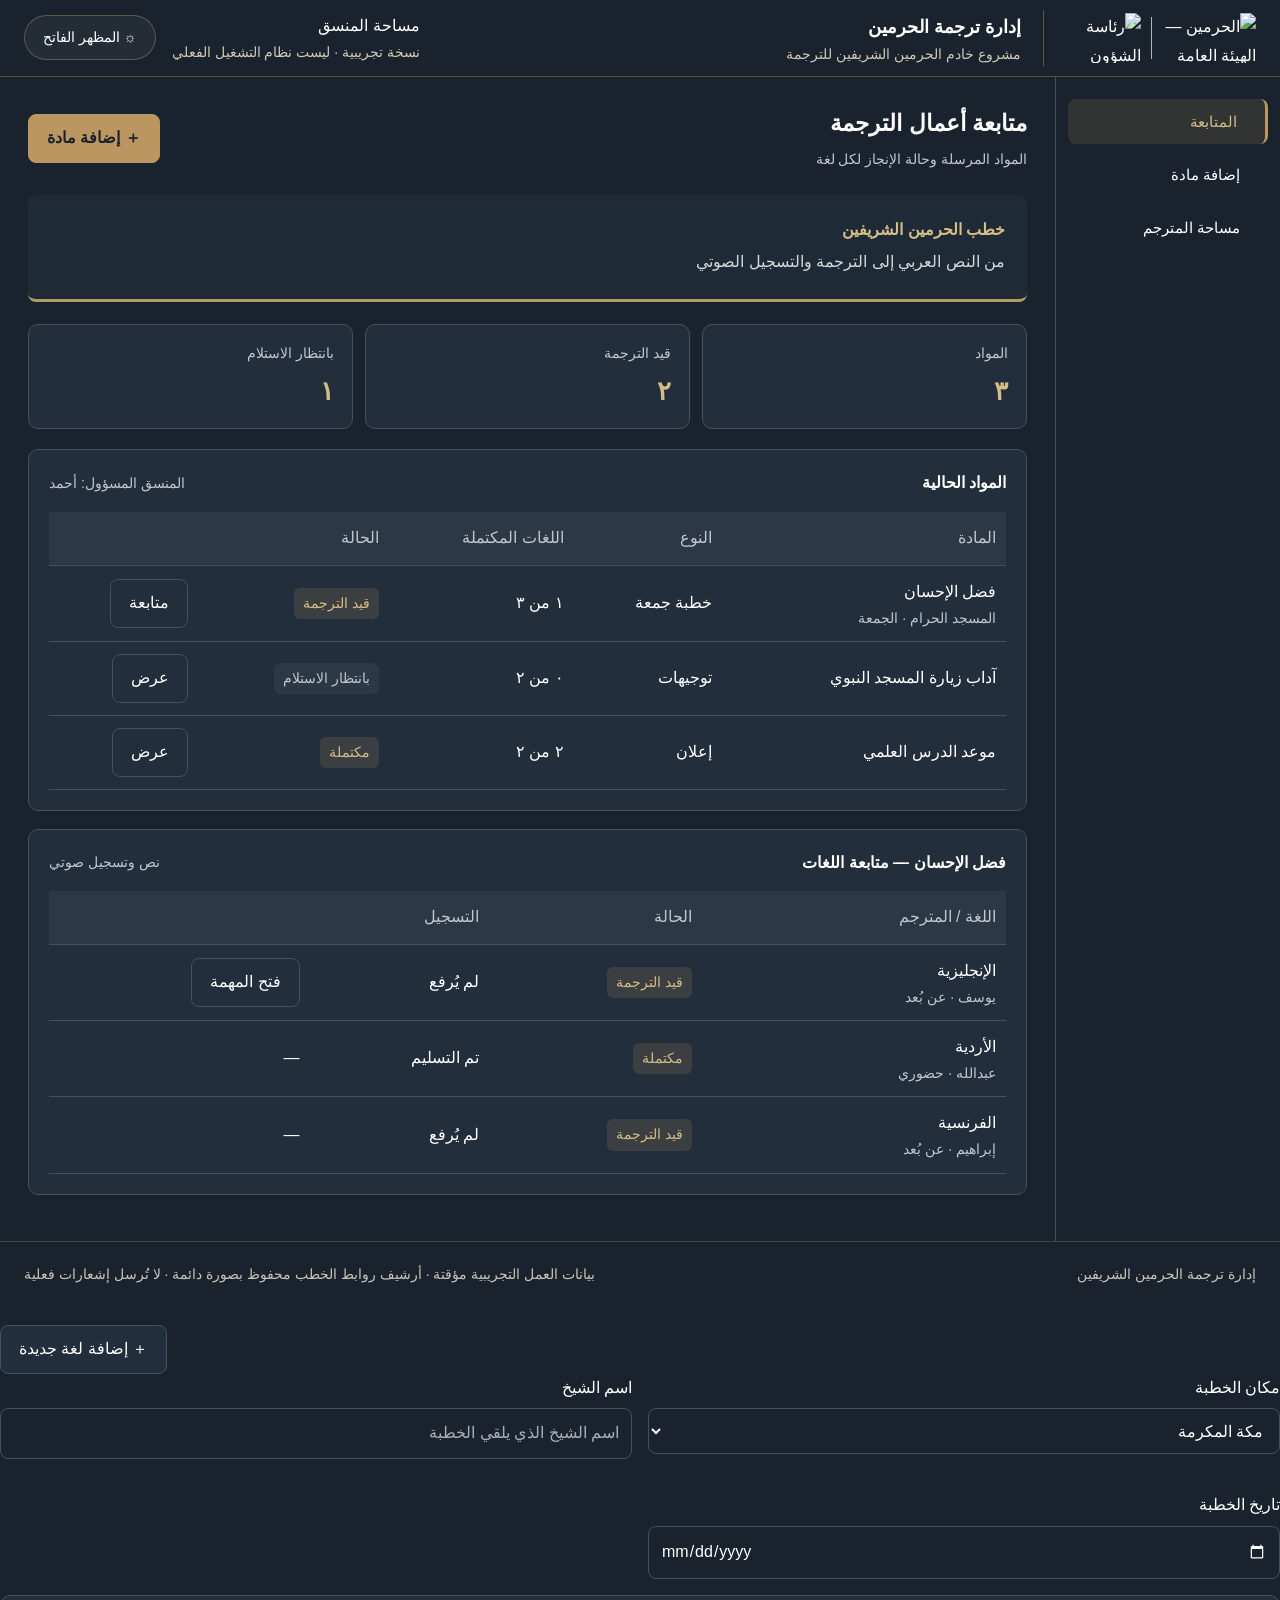
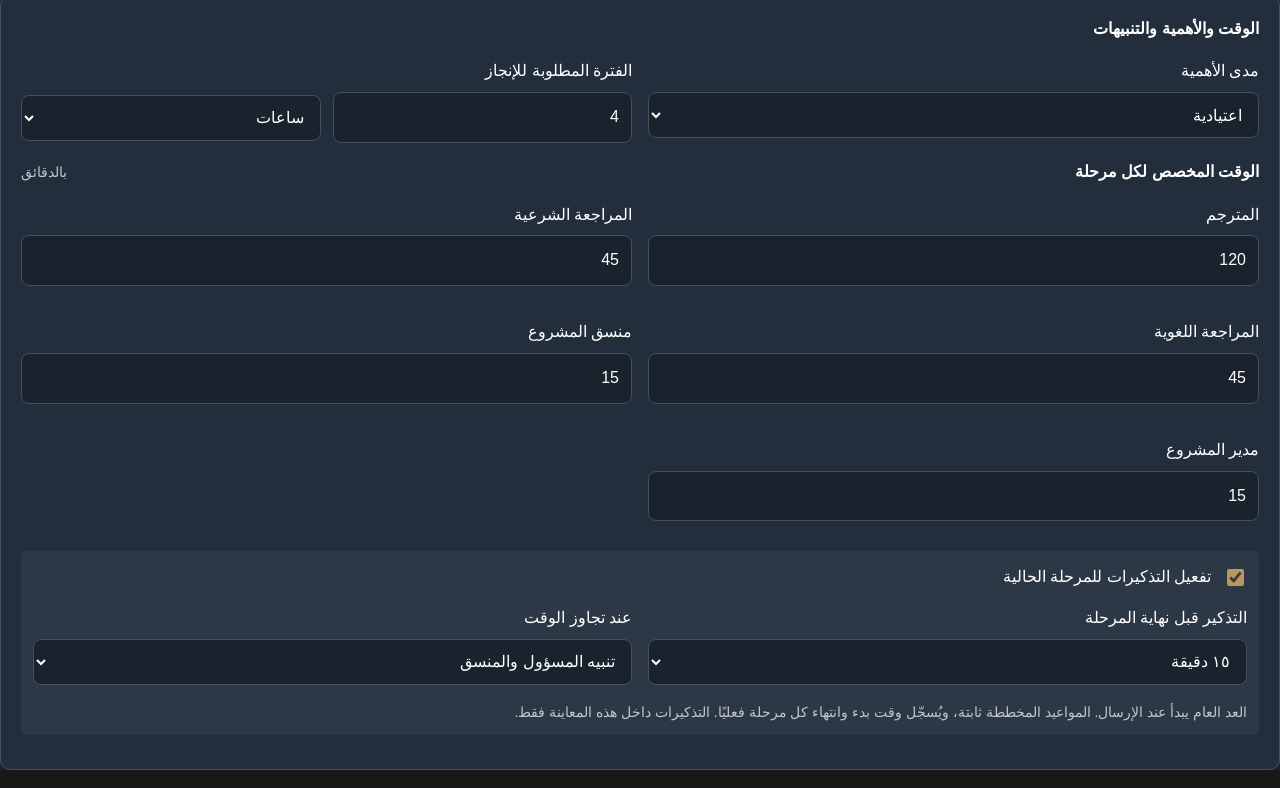
==== commit b0c5eeda: "Update index.html" ====
--- a/index.html
+++ b/index.html
@@ -1179,6 +1179,16 @@
   return result;
 }
 
+function chosenWorkflow(steps,enabledKeys){return steps.filter(step=>step.key==='translation'||enabledKeys.has(step.key)).map(step=>({...step}));}
+function advanceWorkflowTask(task,record,now){
+  const current=record.workflow[task.stage];if(!current)return null;
+  task.finishes[task.stage]=now;if(current.key==='director')task.approvedAt=now;
+  if(current.name.includes('نشر'))task.publishedAt=now;
+  task.stage++;const next=record.workflow[task.stage];
+  if(next)task.starts[task.stage]=now;else task.completedAt=now;
+  return {current,next,completed:!next};
+}
+
 // Trial UI. Credentials below simulate account routing; they are not production authentication.
 const cfg = {
   version: 1,
@@ -1206,7 +1216,7 @@
 function action(label,fn,primary=false){const b=el('button',primary?'primary':'',label);b.type='button';b.onclick=fn;return b;}
 function field(label,control){control.setAttribute('aria-label',label);const l=el('label','field');l.append(el('span','',label),control);return l;}
 function ownerRecord(task){return timedRecords.find(r=>r.tasks.includes(task));}
-function taskStatus(task,record){const r=record||ownerRecord(task);return task.stage===0&&!task.acceptedAt?'بانتظار استلام المترجم':task.stage>=r.workflow.length?(task.publishedAt?'منشورة':'معتمدة نهائيًا'):r.workflow[task.stage].name;}
+function taskStatus(task,record){const r=record||ownerRecord(task);return task.stage===0&&!task.acceptedAt?'بانتظار استلام المترجم':task.stage>=r.workflow.length?(task.publishedAt?'منشورة':task.approvedAt?'معتمدة نهائيًا':'مكتملة وفق المسار المختار'):r.workflow[task.stage].name;}
 function canAdmin(){return sessionAccount&&['admin','manager'].includes(sessionAccount.type);}
 function canAct(t,r){return sessionAccount&&t.stage<r.workflow.length&&t.assignees[r.workflow[t.stage].key]===sessionAccount.member;}
 function canSee(t){return sessionAccount&&(canAdmin()||Object.values(t.assignees).includes(sessionAccount.member));}
@@ -1233,23 +1243,39 @@
 const workflowPage=addPage('workflow','إعداد سير العمل');workflowPage.append(el('h2','','إعداد سير العمل'),el('p','muted','يُسند المنسق جميع المهام مرة واحدة. كل شخص يبدأ بعد إتمام المرحلة السابقة، حتى إذا تكرر الشخص في أكثر من مرحلة.'));
 const configList=el('div','panel');const configForm=el('div','panel');const stepName=el('input');stepName.placeholder='مثال: النشر أو فحص الجودة';const stepPosition=el('select');
 configForm.append(el('h3','','إضافة مرحلة'),field('اسم المرحلة',stepName),field('موضع المرحلة',stepPosition),action('إضافة إلى المسار',()=>{const name=stepName.value.trim();if(!name)return;if(cfg.steps.some(s=>s.name===name)){notify('اسم المرحلة موجود بالفعل.');return;}const after=Number(stepPosition.value);cfg.steps.splice(after+1,0,{key:'custom_'+Date.now(),name,minutes:15});cfg.version++;stepName.value='';renderConfig();refresh();notify('حُدث مسار المواد الجديدة فقط.');},true));
-workflowPage.append(configList,configForm,el('p','feature-note','الترجمة واستلام المنسق واعتماد المدير مراحل أساسية. يمكنك حذف المراجعات أو إضافة مراحل قبل الاعتماد أو بعده. التغييرات تسري على المواد الجديدة فقط.'));
-function renderConfig(){configList.replaceChildren();cfg.steps.forEach((s,i)=>{const row=el('div','step-config');row.append(el('span','badge',String(i+1)),el('strong','',s.name));const minutes=el('input');minutes.type='number';minutes.min='1';minutes.value=s.minutes;minutes.setAttribute('aria-label','مدة '+s.name+' بالدقائق');minutes.onchange=()=>{s.minutes=Math.max(1,Number(minutes.value)||1);cfg.version++;syncBudgets();};row.append(minutes);if(!['translation','coordinator','director'].includes(s.key))row.append(action('حذف المرحلة',()=>{cfg.steps.splice(i,1);cfg.version++;renderConfig();refresh();}));else row.append(el('span','sub','أساسية'));configList.append(row);});stepPosition.replaceChildren();cfg.steps.forEach((s,i)=>stepPosition.add(new Option('بعد '+s.name,String(i))));stepPosition.value=String(cfg.steps.length-1);syncBudgets();}
-function syncBudgets(){q('#hp-stage-budgets').replaceChildren();cfg.steps.forEach((s,i)=>{const input=el('input');input.type='number';input.min='1';input.step='1';input.required=true;input.value=s.minutes;input.dataset.budget=String(i);q('#hp-stage-budgets').append(field(s.name,input));});suggestTimeAllocation();flowLabel.lastChild.textContent='المسار: '+cfg.steps.map(s=>s.name).join(' ← ');flowHint.textContent='يمكن إسناد مراحل متعددة للشخص نفسه، مع إتمام كل مرحلة على حدة.';}
+workflowPage.append(configList,configForm,el('p','feature-note','هذا قالب المسار الكامل. عند إنشاء كل مادة يمكنك اختيار مترجم فقط أو تفعيل المراحل المطلوبة. الترجمة هي المرحلة الوحيدة المطلوبة دائمًا، والتغييرات تسري على المواد الجديدة فقط.'));
+function renderConfig(){configList.replaceChildren();cfg.steps.forEach((s,i)=>{const row=el('div','step-config');row.append(el('span','badge',String(i+1)),el('strong','',s.name));const minutes=el('input');minutes.type='number';minutes.min='1';minutes.value=s.minutes;minutes.setAttribute('aria-label','مدة '+s.name+' بالدقائق');minutes.onchange=()=>{s.minutes=Math.max(1,Number(minutes.value)||1);cfg.version++;syncBudgets();};row.append(minutes);if(!['translation','coordinator','director'].includes(s.key))row.append(action('حذف المرحلة',()=>{cfg.steps.splice(i,1);cfg.version++;renderConfig();refresh();}));else row.append(el('span','sub',s.key==='translation'?'أساسية':'اختيارية لكل مادة'));configList.append(row);});stepPosition.replaceChildren();cfg.steps.forEach((s,i)=>stepPosition.add(new Option('بعد '+s.name,String(i))));stepPosition.value=String(cfg.steps.length-1);syncBudgets();}
+let materialWorkflowMode='full';let enabledMaterialSteps=new Set(cfg.steps.map(s=>s.key));
+function materialWorkflow(){return chosenWorkflow(cfg.steps,enabledMaterialSteps);}
+const materialPathPanel=el('div','material-path-panel');const materialPathPreset=el('select');
+[['full','المسار الكامل'],['translation','مترجم فقط'],['custom','اختيار مراحل محددة']].forEach(([value,label])=>materialPathPreset.add(new Option(label,value)));
+const materialPathOptions=el('div','material-path-options');const materialPathSummary=el('p','sub');materialPathSummary.setAttribute('role','status');
+materialPathPanel.append(el('h3','','سير العمل لهذه المادة'),field('اختيار مسار الأدوار',materialPathPreset),materialPathOptions,materialPathSummary);
+q('#hp-timing-panel').before(materialPathPanel);flowCheck.hidden=true;
+function renderMaterialPath(){
+ if(materialWorkflowMode==='full')enabledMaterialSteps=new Set(cfg.steps.map(s=>s.key));
+ if(materialWorkflowMode==='translation')enabledMaterialSteps=new Set(['translation']);
+ materialPathPreset.value=materialWorkflowMode;materialPathOptions.replaceChildren();
+ cfg.steps.forEach((s,i)=>{const check=el('input');check.type='checkbox';check.checked=enabledMaterialSteps.has(s.key);check.disabled=s.key==='translation';check.setAttribute('aria-label','تفعيل '+s.name+' لهذه المادة');const label=el('label','row');label.append(check,document.createTextNode((i+1)+'. '+s.name+(s.key==='translation'?' (أساسية)':'')));check.onchange=()=>{materialWorkflowMode='custom';if(check.checked)enabledMaterialSteps.add(s.key);else enabledMaterialSteps.delete(s.key);renderMaterialPath();syncBudgets();refresh();};materialPathOptions.append(label);});
+ const steps=materialWorkflow();materialPathSummary.textContent='إنشاء وإسناد من المنسق ← '+steps.map(s=>s.name).join(' ← ')+(steps.length===1?' ← اكتمال الترجمة':'');
+}
+materialPathPreset.onchange=()=>{materialWorkflowMode=materialPathPreset.value;renderMaterialPath();syncBudgets();refresh();};
+function syncBudgets(){renderMaterialPath();q('#hp-stage-budgets').replaceChildren();materialWorkflow().forEach((s,i)=>{const input=el('input');input.type='number';input.min='1';input.step='1';input.required=true;input.value=s.minutes;input.dataset.budget=String(i);q('#hp-stage-budgets').append(field(s.name,input));});suggestTimeAllocation();flowLabel.lastChild.textContent='المسار المختار: '+materialWorkflow().map(s=>s.name).join(' ← ');flowHint.textContent='يلزم إسناد المراحل المختارة فقط. يمكن إسناد مراحل متعددة للشخص نفسه، مع إتمام كل مرحلة على حدة.';}
 const allocationNote=el('p','feature-note');allocationNote.setAttribute('role','status');
 const restoreAllocation=action('إعادة التوزيع التلقائي',()=>suggestTimeAllocation());
 q('#hp-stage-budgets').before(allocationNote,restoreAllocation);
 function timeDuration(minutes){const h=Math.floor(minutes/60),m=minutes%60;return [h?h+' ساعة':'',m?m+' دقيقة':''].filter(Boolean).join(' و ')||'0 دقيقة';}
 const originalBudgetInfo=budgetInfo;budgetInfo=function(){originalBudgetInfo();root.querySelectorAll('[data-budget]').forEach(input=>{let note=input.parentElement.querySelector('[data-duration]');if(!note){note=el('small','sub');note.dataset.duration='';input.after(note);}note.textContent=timeDuration(Number(input.value)||0);});};
-function suggestTimeAllocation(){const total=timingInputs().total;const values=allocateStageMinutes(total,cfg.steps);if(!values){allocationNote.textContent='أدخل مدة تكفي لدقيقة واحدة على الأقل لكل مرحلة.';return;}root.querySelectorAll('[data-budget]').forEach((input,i)=>input.value=values[i]);allocationNote.textContent='توزيع مقترح بحسب مهام المسار. راجع المدد وعدّلها؛ تُعتمد عند الإسناد والإرسال. المراحل متتابعة، واللغات تعمل بالتوازي.';budgetInfo();}
+function suggestTimeAllocation(){const total=timingInputs().total;const values=allocateStageMinutes(total,materialWorkflow());if(!values){allocationNote.textContent='أدخل مدة تكفي لدقيقة واحدة على الأقل لكل مرحلة.';return;}root.querySelectorAll('[data-budget]').forEach((input,i)=>input.value=values[i]);allocationNote.textContent='توزيع مقترح بحسب مهام المسار. راجع المدد وعدّلها؛ تُعتمد عند الإسناد والإرسال. المراحل متتابعة، واللغات تعمل بالتوازي.';budgetInfo();}
 q('#hp-total-time').addEventListener('input',suggestTimeAllocation);q('#hp-time-unit').addEventListener('change',suggestTimeAllocation);
 q('#hp-stage-budgets').addEventListener('input',()=>{allocationNote.textContent='توزيع معدّل يدويًا — ستُعتمد المدد الظاهرة عند الإسناد والإرسال.';budgetInfo();});
 assignment.classList.add('compact-language-assignments');
-const oldRefresh=refresh;refresh=function(){const selections=new Map([...assignment.querySelectorAll('.choice')].map(row=>[row.dataset.lang,Object.fromEntries([...row.querySelectorAll('select')].map(s=>[s.dataset.stageKey||s.dataset.reviewRole||'translation',s.value]))]));oldRefresh();assignment.querySelectorAll('.choice').forEach(row=>{row.querySelector('.assignfields').remove();const group=el('div','assignfields dynamic-assignees');const checkbox=row.querySelector('input');cfg.steps.forEach(s=>{const select=el('select');select.dataset.stageKey=s.key;select.setAttribute('aria-label',s.name+' — '+row.dataset.lang);let eligible=members.filter(m=>m.langs.includes(row.dataset.lang));if(s.key==='coordinator')eligible=members.filter(m=>m.role==='منسق');if(s.key==='director')eligible=members.filter(m=>m.role==='مدير المشروع');if(!['translation','sharia','linguistic','coordinator','director'].includes(s.key))eligible=members.filter(m=>m.langs.includes(row.dataset.lang)||m.role==='منسق');select.add(new Option('اختر المسؤول',''));eligible.forEach(m=>select.add(new Option(m.name+' · '+m.role,m.name)));select.value=selections.get(row.dataset.lang)?.[s.key]||'';select.required=checkbox.checked;group.append(field(s.name,select));});checkbox.onchange=()=>group.querySelectorAll('select').forEach(s=>s.required=checkbox.checked);row.append(group);});};
+const assignmentDraftSelections=new Map();
+const oldRefresh=refresh;refresh=function(){assignment.querySelectorAll('.choice').forEach(row=>{const saved=assignmentDraftSelections.get(row.dataset.lang)||{};row.querySelectorAll('select').forEach(s=>saved[s.dataset.stageKey||s.dataset.reviewRole||'translation']=s.value);assignmentDraftSelections.set(row.dataset.lang,saved);});const selections=assignmentDraftSelections;oldRefresh();assignment.querySelectorAll('.choice').forEach(row=>{row.querySelector('.assignfields').remove();const group=el('div','assignfields dynamic-assignees');const checkbox=row.querySelector('input');materialWorkflow().forEach(s=>{const select=el('select');select.dataset.stageKey=s.key;select.setAttribute('aria-label',s.name+' — '+row.dataset.lang);let eligible=members.filter(m=>m.langs.includes(row.dataset.lang));if(s.key==='coordinator')eligible=members.filter(m=>m.role==='منسق');if(s.key==='director')eligible=members.filter(m=>m.role==='مدير المشروع');if(!['translation','sharia','linguistic','coordinator','director'].includes(s.key))eligible=members.filter(m=>m.langs.includes(row.dataset.lang)||m.role==='منسق');select.add(new Option('اختر المسؤول',''));eligible.forEach(m=>select.add(new Option(m.name+' · '+m.role,m.name)));select.value=selections.get(row.dataset.lang)?.[s.key]||'';select.required=checkbox.checked;group.append(field(s.name,select));});checkbox.onchange=()=>group.querySelectorAll('select').forEach(s=>s.required=checkbox.checked);row.append(group);});};
 
 // All new tasks use the selected snapshot, never the mutable template.
-q('#hp-form').onsubmit=e=>{e.preventDefault();if(!canAdmin()){notify('إنشاء المواد متاح للمسؤولين.');return;}if(sourceType.value==='pdf'&&!uploadedPDF){notify('انتظر اكتمال تحميل PDF.');return;}if(sourceType.value==='text'&&!arabicEditor.value.trim()){notify('أدخل النص العربي.');return;}const timing=timingInputs();if(!Number.isFinite(timing.total)||timing.total<=0||timing.budgets.some(n=>!Number.isFinite(n)||n<=0)||timing.budgets.reduce((a,b)=>a+b,0)>timing.total){notify('راجع مدد المراحل والمدة الكلية.');return;}const rows=[...assignment.querySelectorAll('.choice')].filter(row=>row.querySelector('input').checked);if(!rows.length||rows.some(row=>[...row.querySelectorAll('select')].some(s=>!s.value))){notify('حدد اللغات وأسند جميع المراحل.');return;}const now=Date.now();let sum=0;const deadlines=timing.budgets.map(n=>now+(sum+=n)*60000);const r={id:'material_'+(++taskSerial),title:q('#hp-title').value,kind:q('#hp-type').value==='خطب'?q('#hp-subtype').value:q('#hp-type').value,city:q('#hp-type').value==='خطب'?q('#hp-city').value:'',sheikh:q('#hp-sheikh').value,date:q('#hp-sermon-date').value,author:q('#hp-author').value,audience:q('#hp-audience').value,description:q('#hp-description').value,purpose:q('#hp-purpose').value,extra:q('#hp-extra').value,source:sourceType.value==='pdf'?'الأصل مرفق بصيغة PDF':arabicEditor.innerHTML,pdf:sourceType.value==='pdf'?uploadedPDF:null,priority:q('#hp-priority').value,needsAudio:q('#hp-output').selectedIndex===0,sent:now,end:now+timing.total*60000,budgets:timing.budgets,workflow:cfg.steps.map(s=>({...s})),workflowVersion:cfg.version,reminders:q('#hp-reminders').checked,before:Number(q('#hp-remind-before').value),escalation:q('#hp-escalation').value,alerts:[],alerted:new Set(),tasks:[]};
-rows.forEach(row=>{const assigned=Object.fromEntries([...row.querySelectorAll('select')].map(s=>[s.dataset.stageKey,s.value]));const task={id:r.id+'_'+row.dataset.lang,lang:row.dataset.lang,dir:row.querySelector('input').dataset.direction,translator:assigned.translation,sharia:assigned.sharia||'',linguistic:assigned.linguistic||'',assignees:assigned,email:members.find(m=>m.name===assigned.translation)?.email||'translator@example.com',stage:0,acceptedAt:null,starts:r.workflow.map(()=>null),finishes:r.workflow.map(()=>null),deadlines:[...deadlines],translation:'',audio:null,pageTranslations:{},history:[{at:now,action:'إسناد جميع المراحل وإرسال إلى المترجم',actor:sessionAccount.member}],quality:null};r.tasks.push(task);});timedRecords.push(r);refreshStats();const tr=el('tr');[r.title,r.kind,'٠ من '+r.tasks.length,'قيد الترجمة'].forEach(v=>cell(tr,v));cell(tr,'').append(action('الإسناد والتوقيت',()=>showAssignments(r)));r.tableRow=tr;q('#hp-materials').prepend(tr);q('#hp-count').textContent=timedRecords.length;q('#hp-detail').hidden=true;page('dashboard');showAssignments(r);notify('أُسندت جميع المراحل. بدأت الترجمة فقط، ثم تنتقل المهمة بالتسلسل.');};
+q('#hp-form').onsubmit=e=>{e.preventDefault();if(!canAdmin()){notify('إنشاء المواد متاح للمسؤولين.');return;}if(sourceType.value==='pdf'&&!uploadedPDF){notify('انتظر اكتمال تحميل PDF.');return;}if(sourceType.value==='text'&&!arabicEditor.value.trim()){notify('أدخل النص العربي.');return;}const timing=timingInputs();if(!Number.isFinite(timing.total)||timing.total<=0||timing.budgets.some(n=>!Number.isFinite(n)||n<=0)||timing.budgets.reduce((a,b)=>a+b,0)>timing.total){notify('راجع مدد المراحل والمدة الكلية.');return;}const rows=[...assignment.querySelectorAll('.choice')].filter(row=>row.querySelector('input').checked);if(!rows.length||rows.some(row=>[...row.querySelectorAll('select')].some(s=>!s.value))){notify('حدد اللغات وأسند المراحل المختارة.');return;}const now=Date.now();let sum=0;const deadlines=timing.budgets.map(n=>now+(sum+=n)*60000);const r={id:'material_'+(++taskSerial),title:q('#hp-title').value,kind:q('#hp-type').value==='خطب'?q('#hp-subtype').value:q('#hp-type').value,city:q('#hp-type').value==='خطب'?q('#hp-city').value:'',sheikh:q('#hp-sheikh').value,date:q('#hp-sermon-date').value,author:q('#hp-author').value,audience:q('#hp-audience').value,description:q('#hp-description').value,purpose:q('#hp-purpose').value,extra:q('#hp-extra').value,source:sourceType.value==='pdf'?'الأصل مرفق بصيغة PDF':arabicEditor.innerHTML,pdf:sourceType.value==='pdf'?uploadedPDF:null,priority:q('#hp-priority').value,needsAudio:q('#hp-output').selectedIndex===0,sent:now,end:now+timing.total*60000,budgets:timing.budgets,workflow:materialWorkflow(),workflowVersion:cfg.version,reminders:q('#hp-reminders').checked,before:Number(q('#hp-remind-before').value),escalation:q('#hp-escalation').value,alerts:[],alerted:new Set(),tasks:[]};
+rows.forEach(row=>{const assigned=Object.fromEntries([...row.querySelectorAll('select')].map(s=>[s.dataset.stageKey,s.value]));const task={id:r.id+'_'+row.dataset.lang,lang:row.dataset.lang,dir:row.querySelector('input').dataset.direction,translator:assigned.translation,sharia:assigned.sharia||'',linguistic:assigned.linguistic||'',assignees:assigned,email:members.find(m=>m.name===assigned.translation)?.email||'translator@example.com',stage:0,acceptedAt:null,starts:r.workflow.map(()=>null),finishes:r.workflow.map(()=>null),deadlines:[...deadlines],translation:'',audio:null,pageTranslations:{},history:[{at:now,action:'إسناد المراحل المختارة وإرسال إلى المترجم',actor:sessionAccount.member}],quality:null};r.tasks.push(task);});timedRecords.push(r);refreshStats();const tr=el('tr');[r.title,r.kind,'٠ من '+r.tasks.length,'قيد الترجمة'].forEach(v=>cell(tr,v));cell(tr,'').append(action('الإسناد والتوقيت',()=>showAssignments(r)));r.tableRow=tr;q('#hp-materials').prepend(tr);q('#hp-count').textContent=timedRecords.length;q('#hp-detail').hidden=true;page('dashboard');showAssignments(r);notify('أُسندت المراحل المختارة. تنتظر المهمة استلام المترجم ثم تسير بحسب المسار المحدد.');};
 const completedPanel=el('div','feature-note');const deliveryText=el('span');const deliveryAudio=el('span');const confirmText=el('input');confirmText.type='checkbox';const confirmAudio=el('input');confirmAudio.type='checkbox';const textCheck=el('label','row');textCheck.append(confirmText,document.createTextNode('تحققت من اكتمال الترجمة'));const audioCheck=el('label','row');audioCheck.append(confirmAudio,document.createTextNode('تحققت من التسجيل الصوتي ومطابقته للنص'));completedPanel.append(el('h3','','فحص التسليم لدى المنسق'),deliveryText,el('br'),deliveryAudio,textCheck,audioCheck);progress.insertBefore(completedPanel,reviewActions);
 const historyBox=el('div','panel');historyBox.append(el('h3','','سجل الإجراءات'));const historyList=el('div');historyBox.append(historyList);progress.after(historyBox);
 function noteHistory(t,action,detail=''){t.history.push({at:Date.now(),action,detail,actor:sessionAccount.member});}
@@ -1257,10 +1283,10 @@
 function updateRow(r){refreshStats();const done=r.tasks.filter(t=>t.stage>=r.workflow.length).length;r.tableRow.children[2].textContent=done+' من '+r.tasks.length;r.tableRow.children[3].textContent=done===r.tasks.length?'مكتملة':'قيد الإجراءات';}
 function syncArchive(t,r,version=false){let item=archive.find(a=>a.task===t);if(!item){item={record:r,task:t,delivered:Date.now(),updated:Date.now(),versions:[]};archive.push(item);}item.updated=Date.now();if(version)item.versions.push({at:Date.now(),text:t.translation,audio:t.audio});refreshArchive();}
 function openTask(r,t){savePDFPage();activeTimed=t;stage=t.stage;submittedText=t.translation||'';selectedRecord=r;translationEditor.innerHTML=t.translation||'';translationEditor.dir=t.dir;q('[data-view="translator"] .heading h2').textContent=r.title;q('[data-view="translator"] .heading .gold').textContent=r.kind+(r.city?' · '+r.city:'');q('[data-view="translator"] .heading p').textContent='العربية ← '+t.lang;originalSourceBox.innerHTML=r.source;q('#hp-file').value='';q('#hp-player').hidden=!t.audio;if(t.audio)q('#hp-player').src=t.audio;reviewNote.value='';confirmText.checked=false;confirmAudio.checked=false;page('translator');activatePDF(r,t);renderStage();}
-renderStage=function(){if(!activeTimed){progressTitle.textContent='اختر مهمة من «مهامي»';q('#hp-submit').hidden=true;reviewActions.hidden=true;completedPanel.hidden=true;return;}const t=activeTimed,r=ownerRecord(t),current=r.workflow[t.stage];stage=t.stage;const allowed=canAct(t,r);const isTranslation=current?.key==='translation';const isCoordinator=current?.key==='coordinator';progressTitle.textContent='مسار '+t.lang+' — '+r.title;progressSteps.replaceChildren();r.workflow.forEach((s,i)=>progressSteps.append(el('span','badge'+(i>stage?' waiting':''),(i<stage?'✓ ':i===stage?'● ':'')+s.name)));stageMessage.textContent=current?'المهمة لدى '+t.assignees[current.key]+' — '+current.name+' · '+remaining(t.deadlines[stage]-Date.now()):taskStatus(t,r);if(current&&!allowed)stageMessage.textContent+=' · حسابك الحالي للعرض فقط';q('#hp-person').textContent=sessionAccount.label+' — '+sessionAccount.member;q('#hp-task-state').textContent=taskStatus(t,r);translationEditor.contentEditable=String(isTranslation&&allowed);translationEditor.previousElementSibling.querySelectorAll('button,select,input').forEach(e=>e.disabled=!(isTranslation&&allowed));q('#hp-file').disabled=!(isTranslation&&allowed);q('#hp-submit').hidden=!(isTranslation&&allowed);q('#hp-submit').textContent='إتمام الترجمة وإرسال إلى '+(r.workflow[1]?.name||'المرحلة التالية');q('#hp-draft').hidden=!(isTranslation&&allowed);fillTranslation.hidden=!(isTranslation&&allowed&&r.title.startsWith('تجربة دورة الترجمة'));reviewText.hidden=isTranslation;reviewText.innerHTML=t.translation;reviewLabel.hidden=!current||isTranslation||!allowed;reviewActions.hidden=!current||isTranslation||!allowed;completeButton.textContent=current?.key==='director'?'اعتماد مدير المشروع':stage===r.workflow.length-1?'إتمام '+current?.name:'إتمام المرحلة والإرسال إلى '+r.workflow[stage+1]?.name;completedPanel.hidden=!isCoordinator;deliveryText.textContent='الترجمة: '+(t.translation?'مرفقة':'غير مرفقة');deliveryAudio.textContent='التسجيل الصوتي: '+(t.audio?'مرفق':r.needsAudio?'مطلوب ولم يُرفق':'غير مطلوب لهذه المادة');confirmText.disabled=!allowed;confirmAudio.disabled=!allowed;audioCheck.hidden=!r.needsAudio;historyList.replaceChildren();t.history.forEach(h=>historyList.append(el('p','fine',timeLabel(h.at)+' · '+h.actor+' · '+h.action+(h.detail?' — '+h.detail:''))));};
+renderStage=function(){if(!activeTimed){progressTitle.textContent='اختر مهمة من «مهامي»';q('#hp-submit').hidden=true;reviewActions.hidden=true;completedPanel.hidden=true;return;}const t=activeTimed,r=ownerRecord(t),current=r.workflow[t.stage];stage=t.stage;const allowed=canAct(t,r);const isTranslation=current?.key==='translation';const isCoordinator=current?.key==='coordinator';progressTitle.textContent='مسار '+t.lang+' — '+r.title;progressSteps.replaceChildren();r.workflow.forEach((s,i)=>progressSteps.append(el('span','badge'+(i>stage?' waiting':''),(i<stage?'✓ ':i===stage?'● ':'')+s.name)));stageMessage.textContent=current?'المهمة لدى '+t.assignees[current.key]+' — '+current.name+' · '+remaining(t.deadlines[stage]-Date.now()):taskStatus(t,r);if(current&&!allowed)stageMessage.textContent+=' · حسابك الحالي للعرض فقط';q('#hp-person').textContent=sessionAccount.label+' — '+sessionAccount.member;q('#hp-task-state').textContent=taskStatus(t,r);translationEditor.contentEditable=String(isTranslation&&allowed);translationEditor.previousElementSibling.querySelectorAll('button,select,input').forEach(e=>e.disabled=!(isTranslation&&allowed));q('#hp-file').disabled=!(isTranslation&&allowed);q('#hp-submit').hidden=!(isTranslation&&allowed);q('#hp-submit').textContent=r.workflow[1]?'إتمام الترجمة وإرسال إلى '+r.workflow[1].name:'إتمام الترجمة وتسليم العمل';q('#hp-draft').hidden=!(isTranslation&&allowed);fillTranslation.hidden=!(isTranslation&&allowed&&r.title.startsWith('تجربة دورة الترجمة'));reviewText.hidden=isTranslation;reviewText.innerHTML=t.translation;reviewLabel.hidden=!current||isTranslation||!allowed;reviewActions.hidden=!current||isTranslation||!allowed;completeButton.textContent=current?.key==='director'?'اعتماد مدير المشروع':stage===r.workflow.length-1?'إتمام '+current?.name:'إتمام المرحلة والإرسال إلى '+r.workflow[stage+1]?.name;completedPanel.hidden=!isCoordinator;deliveryText.textContent='الترجمة: '+(t.translation?'مرفقة':'غير مرفقة');deliveryAudio.textContent='التسجيل الصوتي: '+(t.audio?'مرفق':r.needsAudio?'مطلوب ولم يُرفق':'غير مطلوب لهذه المادة');confirmText.disabled=!allowed;confirmAudio.disabled=!allowed;audioCheck.hidden=!r.needsAudio;historyList.replaceChildren();t.history.forEach(h=>historyList.append(el('p','fine',timeLabel(h.at)+' · '+h.actor+' · '+h.action+(h.detail?' — '+h.detail:''))));};
 q('#hp-draft').onclick=()=>{if(!activeTimed)return;savePDFPage();if(!viewingPDF)activeTimed.translation=translationEditor.innerHTML;notify('حُفظت المسودة داخل جلسة التجربة.');};
-q('#hp-submit').onclick=()=>{const t=activeTimed;if(!t)return;const r=ownerRecord(t);if(t.stage!==0||!canAct(t,r))return;if(viewingPDF){savePDFPage();const sections=el('div');for(let i=1;i<=viewingPDF.pages;i++){const content=el('div');content.innerHTML=t.pageTranslations[i]||'';if(!content.textContent.trim()){notify('أكمل ترجمة الصفحة '+i+'.');return;}sections.append(el('h3','','الصفحة '+i),content);}t.translation=sections.innerHTML;}else{if(!translationEditor.value.trim()){notify('أدخل الترجمة.');return;}t.translation=translationEditor.innerHTML;}if(q('#hp-file').files.length)t.audio=URL.createObjectURL(q('#hp-file').files[0]);if(r.needsAudio&&!t.audio){notify('أرفق التسجيل الصوتي قبل التسليم.');return;}t.finishes[0]=Date.now();t.stage=1;t.starts[1]=Date.now();submittedText=t.translation;noteHistory(t,'إتمام الترجمة والإرسال إلى '+r.workflow[1].name);syncArchive(t,r,true);renderStage();paintTime();renderMyTasks();notify('اكتملت الترجمة. بدأت '+r.workflow[1].name+' لدى '+t.assignees[r.workflow[1].key]+'.');};
-completeButton.onclick=()=>{const t=activeTimed;if(!t)return;const r=ownerRecord(t),current=r.workflow[t.stage];if(!current||t.stage===0||!canAct(t,r))return;if(current.key==='coordinator'&&(!t.translation||(r.needsAudio&&!t.audio)||!confirmText.checked||(r.needsAudio&&!confirmAudio.checked))){notify('تحقق من النص والتسجيل وأكمل قائمة الاستلام قبل الإحالة للمدير.');return;}const index=t.stage;noteHistory(t,'إتمام '+current.name,reviewNote.value.trim());t.finishes[index]=Date.now();if(current.key==='director')t.approvedAt=Date.now();if(current.name.includes('نشر'))t.publishedAt=Date.now();t.stage++;if(t.stage<r.workflow.length)t.starts[t.stage]=Date.now();reviewNote.value='';syncArchive(t,r);updateRow(r);renderStage();paintTime();renderMyTasks();notify(t.stage<r.workflow.length?'انتقلت المهمة إلى '+r.workflow[t.stage].name+'.':'اكتمل المسار.');};
+q('#hp-submit').onclick=()=>{const t=activeTimed;if(!t)return;const r=ownerRecord(t);if(t.stage!==0||!canAct(t,r))return;if(viewingPDF){savePDFPage();const sections=el('div');for(let i=1;i<=viewingPDF.pages;i++){const content=el('div');content.innerHTML=t.pageTranslations[i]||'';if(!content.textContent.trim()){notify('أكمل ترجمة الصفحة '+i+'.');return;}sections.append(el('h3','','الصفحة '+i),content);}t.translation=sections.innerHTML;}else{if(!translationEditor.value.trim()){notify('أدخل الترجمة.');return;}t.translation=translationEditor.innerHTML;}if(q('#hp-file').files.length)t.audio=URL.createObjectURL(q('#hp-file').files[0]);if(r.needsAudio&&!t.audio){notify('أرفق التسجيل الصوتي قبل التسليم.');return;}const result=advanceWorkflowTask(t,r,Date.now());submittedText=t.translation;noteHistory(t,result.next?'إتمام الترجمة والإرسال إلى '+result.next.name:'إتمام الترجمة واكتمال المسار المختار');syncArchive(t,r,true);updateRow(r);renderStage();paintTime();renderMyTasks();notify(result.next?'اكتملت الترجمة. بدأت '+result.next.name+' لدى '+t.assignees[result.next.key]+'.':'اكتملت الترجمة وحُفظت في أرشيف العمل وفق المسار المختار.');};
+completeButton.onclick=()=>{const t=activeTimed;if(!t)return;const r=ownerRecord(t),current=r.workflow[t.stage];if(!current||t.stage===0||!canAct(t,r))return;if(current.key==='coordinator'&&(!t.translation||(r.needsAudio&&!t.audio)||!confirmText.checked||(r.needsAudio&&!confirmAudio.checked))){notify('تحقق من النص والتسجيل وأكمل قائمة الاستلام قبل إتمام المرحلة.');return;}const index=t.stage;noteHistory(t,'إتمام '+current.name,reviewNote.value.trim());advanceWorkflowTask(t,r,Date.now());reviewNote.value='';syncArchive(t,r);updateRow(r);renderStage();paintTime();renderMyTasks();notify(t.stage<r.workflow.length?'انتقلت المهمة إلى '+r.workflow[t.stage].name+'.':'اكتمل المسار.');};
 returnButton.onclick=()=>{const t=activeTimed;if(!t)return;const r=ownerRecord(t);if(!canAct(t,r)||t.stage===0)return;if(!reviewNote.value.trim()){notify('اكتب سبب الإعادة.');return;}const from=r.workflow[t.stage].name;noteHistory(t,'إعادة من '+from,reviewNote.value.trim());t.stage--;for(let i=t.stage;i<r.workflow.length;i++){t.finishes[i]=null;if(i>t.stage)t.starts[i]=null;}t.starts[t.stage]=Date.now();if(t.stage<=r.workflow.findIndex(s=>s.key==='director'))t.approvedAt=null;t.publishedAt=null;reviewNote.value='';confirmText.checked=false;confirmAudio.checked=false;syncArchive(t,r);updateRow(r);renderStage();paintTime();renderMyTasks();notify('أُعيدت المهمة للمرحلة السابقة دون تغيير الموعد النهائي.');};
 showAssignments=function(r){selectedRecord=r;summaryTitle.textContent='إسنادات '+r.title+' — إصدار المسار '+r.workflowVersion;summaryBody.replaceChildren();summaryHeadRow.replaceChildren();['اللغة','المسؤولون بالترتيب','المرحلة الحالية',''].forEach(v=>summaryHeadRow.append(el('th','',v)));r.tasks.filter(canSee).forEach(t=>{const row=el('tr');cell(row,t.lang);cell(row,r.workflow.map(s=>s.name+': '+t.assignees[s.key]).join(' ← '));cell(row,taskStatus(t,r));cell(row,'').append(action('فتح المهمة',()=>openTask(r,t)));summaryBody.append(row);});assignmentSummary.hidden=false;paintTime();};
 paintTime=function(){if(!selectedRecord)return;const r=selectedRecord;timePanel.hidden=false;timeHeading.textContent='الجدول الزمني — '+r.title;timeMeta.textContent=r.priority+' · الإرسال: '+timeLabel(r.sent)+' · الموعد النهائي: '+timeLabel(r.end);countdown.textContent=r.tasks.every(t=>t.stage>=r.workflow.length)?'اكتمل المسار':remaining(r.end-Date.now());timeline.replaceChildren();const head=el('tr');['اللغة / المرحلة','المسؤول','الموعد المخطط','البدء','الانتهاء','الحالة'].forEach(v=>head.append(el('th','',v)));timeline.append(head);r.tasks.filter(canSee).forEach(t=>r.workflow.forEach((s,i)=>{const row=el('tr');[t.lang+' · '+s.name,t.assignees[s.key],timeLabel(t.deadlines[i]),timeLabel(t.starts[i]),timeLabel(t.finishes[i]),t.finishes[i]?'مكتملة':i===t.stage?remaining(t.deadlines[i]-Date.now()):'بانتظار السابقة'].forEach(v=>cell(row,v));timeline.append(row);}));reminderLog.replaceChildren();r.alerts.slice(-4).forEach(a=>reminderLog.append(el('p','fine',a)));};
@@ -1279,9 +1305,9 @@
 qualityForm.onsubmit=e=>{e.preventDefault();if(!canAdmin())return;const a=archive.find(a=>a.task.id===qualityTarget.value);if(!a)return;const scores=scoreControls.filter(s=>!s.disabled).map(s=>Number(s.value));if(scores.some(n=>n<1||n>5))return;a.task.quality={at:Date.now(),by:sessionAccount.member,score:(scores.reduce((a,b)=>a+b,0)/scores.length).toFixed(1),scores,decision:qualityDecision.value,notes:qualityNotes.value,version:a.versions.length};noteHistory(a.task,'تقييم الجودة',qualityDecision.value);renderQuality();notify('حُفظ التقييم مستقلًا عن قرار الاعتماد.');};
 
 refreshArchive=function(){const selected=archiveLanguage.value;archiveLanguage.replaceChildren(new Option('جميع اللغات',''));[...new Set(archive.map(a=>a.task.lang))].forEach(l=>archiveLanguage.add(new Option(l,l)));archiveLanguage.value=selected;const term=normalize(archiveSearch.value);const matches=archive.filter(a=>canSee(a.task)&&(archiveCategory.selectedIndex===0||classify(a.record)===archiveCategory.value)&&(!archiveLanguage.value||a.task.lang===archiveLanguage.value)&&(!archiveApproval.value||(archiveApproval.value==='approved'?!!a.task.approvedAt:!a.task.approvedAt))&&(!term||normalize([a.record.title,a.record.sheikh,a.record.author,a.task.translator,a.record.description].join(' ')).includes(term)));archiveRows.replaceChildren();archiveCount.textContent=matches.length+' ترجمة';archiveEmpty.hidden=!!matches.length;archiveTable.hidden=!matches.length;matches.slice().reverse().forEach(a=>{const row=el('tr');[a.record.title+' — '+classify(a.record),a.task.lang,timeLabel(a.delivered),taskStatus(a.task,a.record)].forEach(v=>cell(row,v));cell(row,'').append(action('فتح السجل',()=>archiveDetail(a)));archiveRows.append(row);});if(openedArchive&&canSee(openedArchive.task))archiveDetail(openedArchive);};
-archiveDetail=function(a){openedArchive=a;archiveDetails.hidden=false;archiveDetails.replaceChildren(el('h3','',a.record.title));const meta=el('div','grid');[['التصنيف',classify(a.record)],['اللغة',a.task.lang],['الحالة',taskStatus(a.task,a.record)],['الشيخ',a.record.sheikh||'—'],['تاريخ الخطبة',a.record.date||'—'],['المترجم',a.task.translator],['إصدار الترجمة',a.versions.length],['اعتماد المدير',timeLabel(a.task.approvedAt)]].forEach(([k,v])=>meta.append(el('p','',k+': '+v)));archiveDetails.append(meta);const content=el('div','source');content.dir=a.task.dir;content.innerHTML=a.versions.at(-1)?.text||a.task.translation;archiveDetails.append(el('h3','','الترجمة المسلمة'),content);if(a.task.audio){const audio=el('audio');audio.controls=true;audio.src=a.task.audio;archiveDetails.append(audio);}archiveDetails.append(action('فتح المهمة وسجل الإجراءات',()=>openTask(a.record,a.task)));};
-
-prepareDemo.onclick=()=>{sourceType.value='text';sourceType.onchange();q('#hp-type').value='خطب';q('#hp-subtype').value='خطبة جمعة';materialFields();populateSheikhs();sheikhSelect.selectedIndex=1;q('#hp-title').value='تجربة دورة الترجمة — نص تجريبي';q('#hp-sermon-date').value=new Date().toLocaleDateString('en-CA',{timeZone:'Asia/Riyadh'});arabicEditor.textContent='هذا نص تجريبي لاختبار إسناد الترجمة والمراجعات والاستلام والاعتماد، وليس خطبة منشورة أو منسوبة للشيخ المختار.';q('#hp-output').selectedIndex=1;q('#hp-total-time').value=cfg.steps.length;q('#hp-time-unit').value='1';root.querySelectorAll('[data-budget]').forEach(i=>i.value='1');q('#hp-remind-before').value='1';budgetInfo();assignment.querySelectorAll('.choice').forEach(row=>{const chosen=row.dataset.lang==='الإنجليزية';row.querySelector('input').checked=chosen;row.querySelectorAll('select').forEach(s=>{const key=s.dataset.stageKey;s.value=chosen?key==='coordinator'?'أحمد':key==='director'?'مدير المشروع':key.startsWith('custom')?'مسؤول النشر':'يوسف أحمد':'';});row.querySelector('input').onchange();});notify('جُهزت تجربة تسند الترجمة والمراجعتين إلى يوسف أحمد. أرسل ثم بدّل إلى حساب translator لإتمام كل مرحلة منفصلة.');};
+archiveDetail=function(a){openedArchive=a;archiveDetails.hidden=false;archiveDetails.replaceChildren(el('h3','',a.record.title));const meta=el('div','grid');[['التصنيف',classify(a.record)],['اللغة',a.task.lang],['الحالة',taskStatus(a.task,a.record)],['الشيخ',a.record.sheikh||'—'],['تاريخ الخطبة',a.record.date||'—'],['المترجم',a.task.translator],['إصدار الترجمة',a.versions.length],['اعتماد المدير',a.record.workflow.some(s=>s.key==='director')?timeLabel(a.task.approvedAt):'غير مطلوب لهذا المسار']].forEach(([k,v])=>meta.append(el('p','',k+': '+v)));archiveDetails.append(meta);const content=el('div','source');content.dir=a.task.dir;content.innerHTML=a.versions.at(-1)?.text||a.task.translation;archiveDetails.append(el('h3','','الترجمة المسلمة'),content);if(a.task.audio){const audio=el('audio');audio.controls=true;audio.src=a.task.audio;archiveDetails.append(audio);}archiveDetails.append(action('فتح المهمة وسجل الإجراءات',()=>openTask(a.record,a.task)));};
+
+prepareDemo.onclick=()=>{sourceType.value='text';sourceType.onchange();q('#hp-type').value='خطب';q('#hp-subtype').value='خطبة جمعة';materialFields();populateSheikhs();sheikhSelect.selectedIndex=1;q('#hp-title').value='تجربة دورة الترجمة — نص تجريبي';q('#hp-sermon-date').value=new Date().toLocaleDateString('en-CA',{timeZone:'Asia/Riyadh'});arabicEditor.textContent='هذا نص تجريبي لاختبار إسناد الترجمة والمراجعات والاستلام والاعتماد، وليس خطبة منشورة أو منسوبة للشيخ المختار.';q('#hp-output').selectedIndex=1;q('#hp-total-time').value=materialWorkflow().length;q('#hp-time-unit').value='1';root.querySelectorAll('[data-budget]').forEach(i=>i.value='1');q('#hp-remind-before').value='1';budgetInfo();assignment.querySelectorAll('.choice').forEach(row=>{const chosen=row.dataset.lang==='الإنجليزية';row.querySelector('input').checked=chosen;row.querySelectorAll('select').forEach(s=>{const key=s.dataset.stageKey;s.value=chosen?key==='coordinator'?'أحمد':key==='director'?'مدير المشروع':key.startsWith('custom')?'مسؤول النشر':'يوسف أحمد':'';});row.querySelector('input').onchange();});notify('جُهزت التجربة وفق المسار المختار. أرسل ثم بدّل إلى حساب translator لاستلام المهمة وإتمام المراحل المسندة إليه.');};
 // Navigation callbacks all pass through the current permission-aware page function.
 root.querySelectorAll('aside [data-page="translator"]').forEach(b=>{b.textContent='مساحة المهمة';b.onclick=()=>page('mytasks');});
 q('#hp-detail').hidden=true;q('#hp-materials').replaceChildren();q('#hp-count').textContent='0';const allStats=root.querySelectorAll('.stats .stat strong');allStats[1].textContent='0';allStats[2].textContent='0';
@@ -1345,12 +1371,12 @@
 registerForm.onsubmit=e=>{e.preventDefault();const m={name:regFields.name.value.trim(),email:regFields.email.value.trim(),whatsapp:regFields.whatsapp.value.replace(/[\s()-]/g,''),langs:regLanguagePicker.values(),role:'مترجم',...readPersonal(regPersonal)};const u=regFields.username.value.trim();const errors=memberErrors(m);if(!u||accounts.some(a=>a.username===u)||requests.some(r=>r.status==='بانتظار المراجعة'&&(r.username===u||r.member.email===m.email)))errors.push('طلب أو حساب مكرر');if(errors.length){regStatus.textContent=errors.join(' · ');return;}requests.push({member:m,username:u,status:'بانتظار المراجعة'});renderRequests();registerForm.reset();regLanguagePicker.reset();regStatus.textContent='وصل طلب التسجيل إلى المسؤول. الحساب لا يعمل قبل الموافقة، وكل البيانات مؤقتة في هذه التجربة.';};
 renderRequests();
 
-const approvedFinal=a=>!!a.task.approvedAt&&a.task.stage>=a.record.workflow.length;
+const approvedFinal=a=>a.task.stage>=a.record.workflow.length&&(!a.record.workflow.some(s=>s.key==='director')||!!a.task.approvedAt);
 function safeText(v){const s=el('span','',String(v||''));return s.innerHTML;}
 function exportHTML(a){const doc=el('div');doc.innerHTML=a.task.translation;doc.querySelectorAll('*').forEach(n=>{if(!['P','DIV','SPAN','B','STRONG','I','EM','U','S','BR','H1','H2','H3','UL','OL','LI','BLOCKQUOTE'].includes(n.tagName)){n.replaceWith(document.createTextNode(n.textContent));return;}[...n.attributes].forEach(at=>{if(!['style','dir'].includes(at.name))n.removeAttribute(at.name);});});return '<!doctype html><html lang="ar"><meta charset="utf-8"><title>'+safeText(a.record.title)+'</title><style>body{font-family:Arial;line-height:1.9;margin:35px}h1{font-size:24px}@media print{button{display:none}@page{size:A4;margin:20mm}}</style><body><header dir="rtl"><h1>'+safeText(a.record.title)+'</h1><p>'+safeText(a.record.kind+' · '+a.record.city+' · '+a.task.lang)+'</p><p>'+safeText(a.record.sheikh+' · '+a.record.date)+'</p></header><main dir="'+(a.task.dir==='rtl'?'rtl':'ltr')+'">'+doc.innerHTML+'</main></body></html>';}
 function saveWord(a){const link=el('a');link.href=URL.createObjectURL(new Blob(['\uFEFF',exportHTML(a)],{type:'application/msword'}));link.download=a.record.title+'-'+a.task.lang+'.doc';link.click();setTimeout(()=>URL.revokeObjectURL(link.href),1000);}
 function printPDF(a){const win=window.open('','_blank');if(!win){notify('اسمح بفتح نافذة الطباعة لحفظ PDF.');return;}win.document.write(exportHTML(a));win.document.close();win.focus();win.print();}
-const distributionPage=addPage('distribution','المشاركة والبث');distributionPage.append(el('h2','','المشاركة والأرشفة والبث'),el('p','feature-note','تتاح المشاركة والأرشفة للمسؤول بعد إكمال جميع الموافقات والمراحل. رابط المكتبة تجريبي محلي لهذه الجلسة، ولا ينشر البيانات عالميًا.'));
+const distributionPage=addPage('distribution','المشاركة والبث');distributionPage.append(el('h2','','المشاركة والأرشفة والبث'),el('p','feature-note','تتاح المشاركة والأرشفة للمسؤول بعد إكمال جميع المراحل والموافقات المختارة للمادة. رابط المكتبة تجريبي محلي لهذه الجلسة، ولا ينشر البيانات عالميًا.'));
 const distributionList=el('div');distributionPage.append(distributionList);
 const basePageWithTeam=page;page=function(id){if(id==='distribution'&&!canAdmin())id='mytasks';basePageWithTeam(id);const nav=q('aside [data-page="distribution"]');nav.hidden=!canAdmin();if(id==='distribution')renderDistribution();if(id==='rooms')renderRooms();};
 const catalogue=el('section','panel');catalogue.hidden=true;const catalogueRows=el('div');catalogue.append(el('h2','','خطب الحرمين الشريفين'),el('p','feature-note','مكتبة المستفيدين — معاينة ضمن النسخة الخاصة. تظهر فقط المواد التي أكملت الموافقات واختار المسؤول أرشفتها ونشرها. البيانات لا تبقى بعد تحديث الصفحة.'));const catalogueSearch=el('input');catalogueSearch.placeholder='ابحث بعنوان الخطبة أو الشيخ';const catalogueLang=el('select');const catalogueCity=el('select');['جميع المواقع','مكة المكرمة','المدينة المنورة'].forEach(s=>catalogueCity.add(new Option(s,s)));catalogue.append(field('البحث في الخطب',catalogueSearch),field('لغة الترجمة',catalogueLang),field('المكان',catalogueCity),catalogueRows,action('العودة',()=>{catalogue.hidden=true;if(sessionAccount){q('.shell').hidden=false;}else login.hidden=false;history.replaceState(null,'',location.pathname);}));q('.shell').after(catalogue);
@@ -1361,8 +1387,8 @@
 function shareControls(a){const group=el('div','row');group.append(action('تنزيل Word (.doc)',()=>saveWord(a)),action('طباعة / حفظ PDF',()=>printPDF(a)));if(a.task.libraryPublished){group.append(action('نسخ رابط الخطبة',async()=>{try{await navigator.clipboard.writeText(itemLink(a));notify('نُسخ رابط المعاينة. لا يمكن استعادة المادة بعد تحديث الصفحة في النسخة التجريبية.');}catch{notify(itemLink(a));}}));const email=el('a','','مشاركة بالبريد');email.href='mailto:?subject='+encodeURIComponent(a.record.title)+'&body='+encodeURIComponent(a.record.title+' — '+a.task.lang+'\n'+itemLink(a)+'\nرابط معاينة تجريبي؛ أرفق ملف Word أو PDF الذي نزلته.');const wa=el('a','','مشاركة عبر واتس آب');wa.href='https://wa.me/?text='+encodeURIComponent(a.record.title+' — '+a.task.lang+' '+itemLink(a)+' (معاينة تجريبية)');wa.target='_blank';wa.rel='noopener noreferrer';group.append(email,wa);}else group.append(el('span','sub','أرشِف وانشر في المكتبة لتفعيل مشاركة الرابط. يمكنك إرفاق الملفات المنزلة في بريدك.'));return group;}
 function renderCatalogue(){const current=catalogueLang.value;catalogueLang.replaceChildren(new Option('جميع اللغات',''));languages.forEach(l=>catalogueLang.add(new Option(l.name,l.name)));catalogueLang.value=current;catalogueRows.replaceChildren();const results=archive.filter(a=>approvedFinal(a)&&a.task.libraryPublished&&a.record.kind.startsWith('خطبة')&&(!catalogueLang.value||a.task.lang===catalogueLang.value)&&(catalogueCity.selectedIndex===0||a.record.city===catalogueCity.value)&&(!catalogueSearch.value||normalize(a.record.title+' '+a.record.sheikh).includes(normalize(catalogueSearch.value))));if(!results.length)catalogueRows.append(el('p','muted','لا توجد خطب منشورة تطابق البحث في هذه الجلسة.'));results.forEach(a=>{const box=el('article','panel');box.id='sermon-'+a.task.id;box.append(el('h3','',a.record.title),el('p','sub',a.record.kind+' · '+a.record.city+' · '+a.record.sheikh+' · '+a.record.date+' · '+a.task.lang));const text=el('div','source');text.dir=a.task.dir;text.innerHTML=a.task.translation;box.append(text,shareControls(a));if(a.task.broadcast?.youtube){box.append(action('مشاهدة ترجمة الخطبة داخل المنصة',()=>{if(box.querySelector('iframe'))return;const u=new URL(a.task.broadcast.youtube);const id=u.hostname==='youtu.be'?u.pathname.slice(1):u.searchParams.get('v')||u.pathname.split('/').pop();if(!/^[a-zA-Z0-9_-]{11}$/.test(id)){notify('رابط الفيديو غير صالح للعرض المضمن.');return;}const frame=el('iframe','broadcast-player');frame.title=a.record.title+' — '+a.task.lang;frame.src='https://www.youtube-nocookie.com/embed/'+id+'?rel=0&playsinline=1&iv_load_policy=3';frame.referrerPolicy='strict-origin-when-cross-origin';frame.allow='encrypted-media; picture-in-picture';frame.allowFullscreen=true;const close=action('إغلاق الفيديو',()=>{frame.remove();close.remove();});box.append(close,frame);},true));}catalogueRows.append(box);});}
 [catalogueSearch,catalogueLang,catalogueCity].forEach(c=>c.oninput=renderCatalogue);
-function renderDistribution(){distributionList.replaceChildren();const ready=archive.filter(approvedFinal);if(!ready.length)distributionList.append(el('p','muted','لا توجد مواد مكتملة الموافقات بعد. أكمل المسار ثم عد إلى هذه الصفحة.'));ready.forEach(a=>{const box=el('div','panel');box.append(el('h3','',a.record.title+' — '+a.task.lang),el('p','sub',classify(a.record)+' · اعتماد المدير: '+timeLabel(a.task.approvedAt)),shareControls(a));box.append(action(a.task.libraryPublished?'مؤرشفة ومنشورة في معاينة المكتبة':'أرشفة ونشر للمستفيدين',()=>{if(!canAdmin()||!approvedFinal(a))return;a.task.libraryPublished=true;a.task.libraryArchivedAt=Date.now();noteHistory(a.task,'أرشفة ونشر في معاينة مكتبة المستفيدين');renderDistribution();renderCatalogue();notify('أُرشفت المادة في مكتبة التجربة. لا يوجد نشر عالمي فعلي في هذه النسخة.');}));const form=el('form');const details=a.task.broadcast||{};const room=el('input');room.value=details.room||'';room.placeholder='مثال: غرفة الإنجليزية — مكة';const schedule=el('input');schedule.type='datetime-local';schedule.value=details.schedule||'';const link=el('input');link.type='url';link.value=details.youtube||'';link.placeholder='https://www.youtube.com/watch?v=...';const status=el('select');['مجدول','البث جارٍ','انتهى البث'].forEach(v=>status.add(new Option(v,v)));status.value=details.status||'مجدول';const button=el('button','primary','حفظ بيانات الغرفة والفيديو');button.type='submit';form.append(el('h3','','تنسيق الترجمة المتزامنة والبث'),el('p','sub','المترجم: '+a.task.translator+' · تجهيز النص المعتمد ثم الانتقال للغرفة الصوتية. هذه شاشة تنسيق؛ لا تنشئ اتصالًا صوتيًا أو بثًا في يوتيوب.'),field('الغرفة الصوتية',room),field('موعد البث',schedule),field('رابط بث / فيديو يوتيوب',link),field('حالة البث',status),button);form.onsubmit=e=>{e.preventDefault();if(!canAdmin()||!approvedFinal(a))return;const video=youtubeLink(link.value);if(video===null){notify('أدخل رابط HTTPS صحيحًا من يوتيوب.');return;}a.task.broadcast={room:room.value,schedule:schedule.value,youtube:video,status:status.value};noteHistory(a.task,'تحديث تنسيق البث',status.value);notify('حُفظت بيانات الغرفة ورابط الفيديو في التجربة.');renderDistribution();};box.append(form);distributionList.append(box);});}
-const roomsPage=addPage('rooms','الغرف والبث');roomsPage.append(el('h2','','الغرف الصوتية والبث المتزامن'),el('p','feature-note','بعد الاعتماد يراجع المترجم نصه المعتمد وبيانات الغرفة وموعد البث. تشغيل الصوت وإرساله إلى يوتيوب يحتاج ربط منظومة البث.'));const roomsList=el('div');roomsPage.append(roomsList);function renderRooms(){roomsList.replaceChildren();const ready=archive.filter(a=>approvedFinal(a)&&canSee(a.task));if(!ready.length)roomsList.append(el('p','muted','لا توجد مهام معتمدة جاهزة للبث لحسابك.'));ready.forEach(a=>{const b=a.task.broadcast||{};const box=el('div','panel');box.append(el('h3','',a.record.title+' — '+a.task.lang),el('p','',a.task.translator+' · '+(b.room||'لم تحدد الغرفة')+' · '+(b.schedule||'لم يحدد الموعد')+' · '+(b.status||'بانتظار التنسيق')),action('فتح النص المعتمد',()=>openTask(a.record,a.task)));if(b.youtube){const link=el('a','','فتح قناة البث / الفيديو');link.href=b.youtube;link.target='_blank';link.rel='noopener noreferrer';box.append(link);}roomsList.append(box);});}
+function renderDistribution(){distributionList.replaceChildren();const ready=archive.filter(approvedFinal);if(!ready.length)distributionList.append(el('p','muted','لا توجد مواد مكتملة المسار المختار بعد. أكمل المهام ثم عد إلى هذه الصفحة.'));ready.forEach(a=>{const box=el('div','panel');box.append(el('h3','',a.record.title+' — '+a.task.lang),el('p','sub',classify(a.record)+' · '+(a.record.workflow.some(s=>s.key==='director')?'اعتماد المدير: '+timeLabel(a.task.approvedAt):'اكتمل المسار المختار — اعتماد المدير غير مطلوب لهذه المادة')),shareControls(a));box.append(action(a.task.libraryPublished?'مؤرشفة ومنشورة في معاينة المكتبة':'أرشفة ونشر للمستفيدين',()=>{if(!canAdmin()||!approvedFinal(a))return;a.task.libraryPublished=true;a.task.libraryArchivedAt=Date.now();noteHistory(a.task,'أرشفة ونشر في معاينة مكتبة المستفيدين');renderDistribution();renderCatalogue();notify('أُرشفت المادة في مكتبة التجربة. لا يوجد نشر عالمي فعلي في هذه النسخة.');}));const form=el('form');const details=a.task.broadcast||{};const room=el('input');room.value=details.room||'';room.placeholder='مثال: غرفة الإنجليزية — مكة';const schedule=el('input');schedule.type='datetime-local';schedule.value=details.schedule||'';const link=el('input');link.type='url';link.value=details.youtube||'';link.placeholder='https://www.youtube.com/watch?v=...';const status=el('select');['مجدول','البث جارٍ','انتهى البث'].forEach(v=>status.add(new Option(v,v)));status.value=details.status||'مجدول';const button=el('button','primary','حفظ بيانات الغرفة والفيديو');button.type='submit';form.append(el('h3','','تنسيق الترجمة المتزامنة والبث'),el('p','sub','المترجم: '+a.task.translator+' · تجهيز النص المكتمل وفق المسار المختار ثم الانتقال للغرفة الصوتية. هذه شاشة تنسيق؛ لا تنشئ اتصالًا صوتيًا أو بثًا في يوتيوب.'),field('الغرفة الصوتية',room),field('موعد البث',schedule),field('رابط بث / فيديو يوتيوب',link),field('حالة البث',status),button);form.onsubmit=e=>{e.preventDefault();if(!canAdmin()||!approvedFinal(a))return;const video=youtubeLink(link.value);if(video===null){notify('أدخل رابط HTTPS صحيحًا من يوتيوب.');return;}a.task.broadcast={room:room.value,schedule:schedule.value,youtube:video,status:status.value};noteHistory(a.task,'تحديث تنسيق البث',status.value);notify('حُفظت بيانات الغرفة ورابط الفيديو في التجربة.');renderDistribution();};box.append(form);distributionList.append(box);});}
+const roomsPage=addPage('rooms','الغرف والبث');roomsPage.append(el('h2','','الغرف الصوتية والبث المتزامن'),el('p','feature-note','بعد اكتمال المسار المختار يراجع المترجم النص وبيانات الغرفة وموعد البث. تشغيل الصوت وإرساله إلى يوتيوب يحتاج ربط منظومة البث.'));const roomsList=el('div');roomsPage.append(roomsList);function renderRooms(){roomsList.replaceChildren();const ready=archive.filter(a=>approvedFinal(a)&&canSee(a.task));if(!ready.length)roomsList.append(el('p','muted','لا توجد مهام مكتملة وجاهزة للبث لحسابك.'));ready.forEach(a=>{const b=a.task.broadcast||{};const box=el('div','panel');box.append(el('h3','',a.record.title+' — '+a.task.lang),el('p','',a.task.translator+' · '+(b.room||'لم تحدد الغرفة')+' · '+(b.schedule||'لم يحدد الموعد')+' · '+(b.status||'بانتظار التنسيق')),action('فتح النص المكتمل',()=>openTask(a.record,a.task)));if(b.youtube){const link=el('a','','فتح قناة البث / الفيديو');link.href=b.youtube;link.target='_blank';link.rel='noopener noreferrer';box.append(link);}roomsList.append(box);});}
 const detailBeforeShare=archiveDetail;archiveDetail=function(a){detailBeforeShare(a);if(canAdmin()&&approvedFinal(a)){archiveDetails.append(shareControls(a),action('الأرشفة وبيانات البث',()=>page('distribution')));}};
 window.addEventListener('hashchange',()=>{if(location.hash.startsWith('#sermon='))openCatalogue();});
 
@@ -1384,7 +1410,7 @@
 const catalogueBeforePortals=openCatalogue;openCatalogue=function(){portals.hidden=true;workspaceBanner.hidden=true;accountTools.hidden=true;catalogueBeforePortals();q('#hp-person').textContent='شاشة المستفيدين';};
 catalogue.classList.add('public-library');catalogue.querySelector('h2').classList.add('public-intro');catalogue.querySelector('p').textContent='اعثر على الخطبة بلغتك. لا تظهر هنا سوى المواد التي اكتملت موافقاتها ونشرها المسؤول. هذه معاينة خاصة وليست مكتبة عامة منشورة بعد.';
 const publicBack=[...catalogue.querySelectorAll('button')].find(b=>b.textContent==='العودة');publicBack.textContent='العودة إلى الشاشة الرئيسية';publicBack.onclick=()=>{catalogue.hidden=true;accountTools.hidden=!sessionAccount;if(sessionAccount)page(canAdmin()?'dashboard':'mytasks');else{history.replaceState(null,'',location.pathname);showLogin();}};
-showLogin=function(){defaultLogin();workspaceBanner.hidden=true;catalogue.hidden=true;registration.hidden=true;const hash=location.hash||'#public';if(hash==='#public'||hash.startsWith('#sermon=')){portals.hidden=true;openCatalogue();return;}if(hash==='#admin'||hash==='#translator'){openLogin(hash.slice(1));return;}login.hidden=true;portals.hidden=false;q('#hp-person').textContent='الشاشات الرئيسية';};
+istory.replaceState(null,'',location.pathname);};const hash=location.hash||'';
 loginBack.onclick=()=>{sessionAccount=null;history.replaceState(null,'',location.pathname);showLogin();};
 
 // Keep embedded recommendations and outbound links out of the interaction flow.
@@ -1728,6 +1754,11 @@
 :root #haramain-preview .compact-language-assignments select{font-size:14px;min-height:38px;padding:6px 8px;width:100%;max-width:100%}
 @media(max-width:1100px){:root #haramain-preview .compact-language-assignments{grid-template-columns:repeat(2,minmax(0,1fr))}}
 @media(max-width:700px){:root #haramain-preview .compact-language-assignments{grid-template-columns:1fr}}
+
+:root #haramain-preview .material-path-panel{border:1px solid var(--identity-border);border-top:3px solid var(--identity-gold,#bc9661);border-radius:10px;padding:20px;margin:20px 0;background:var(--identity-panel,#1f2a37)}
+:root #haramain-preview .material-path-panel h3{margin-bottom:14px}
+:root #haramain-preview .material-path-options{display:flex;flex-wrap:wrap;gap:12px;margin:12px 0 16px}
+:root #haramain-preview .material-path-options label{padding:8px 12px;border:1px solid var(--identity-border);border-radius:8px;margin:0;cursor:pointer}
 </style><script>(() => {
   const root = document.querySelector('#haramain-preview');
   const top = root.querySelector('.top');
